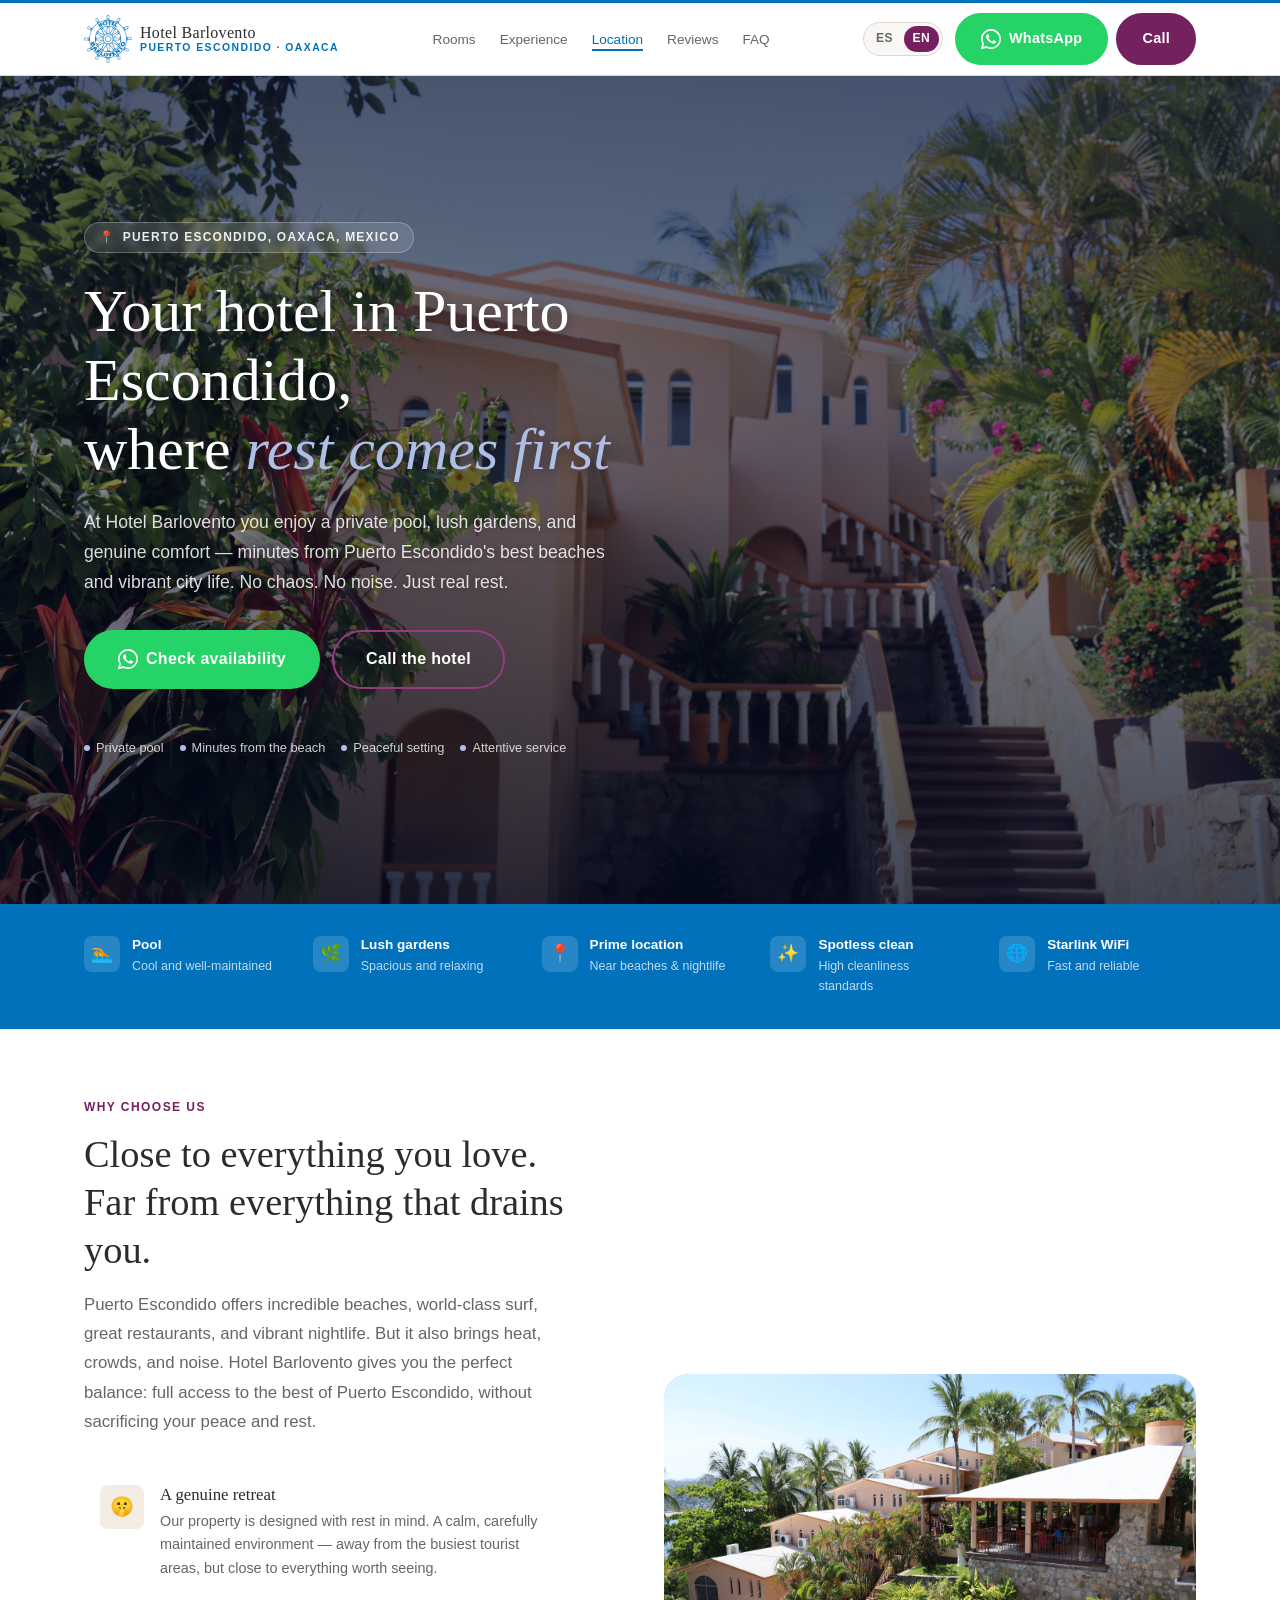
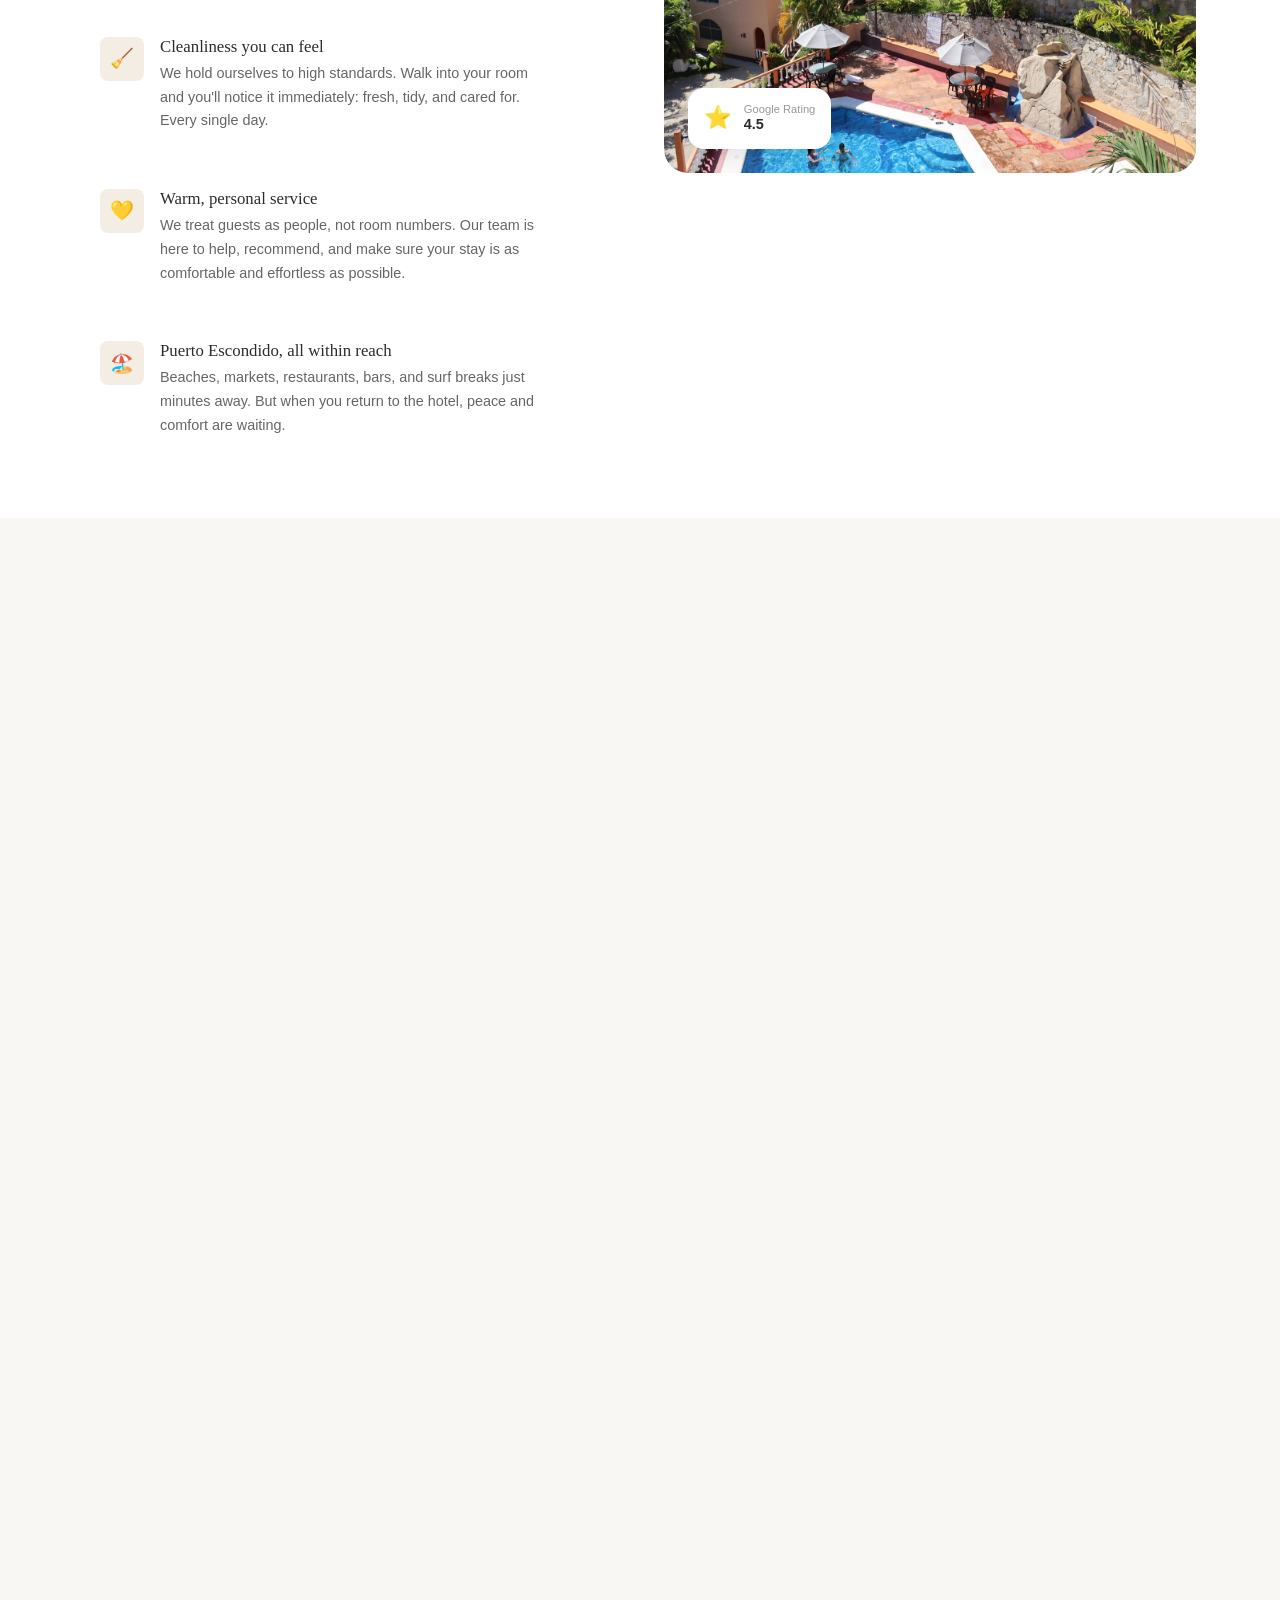
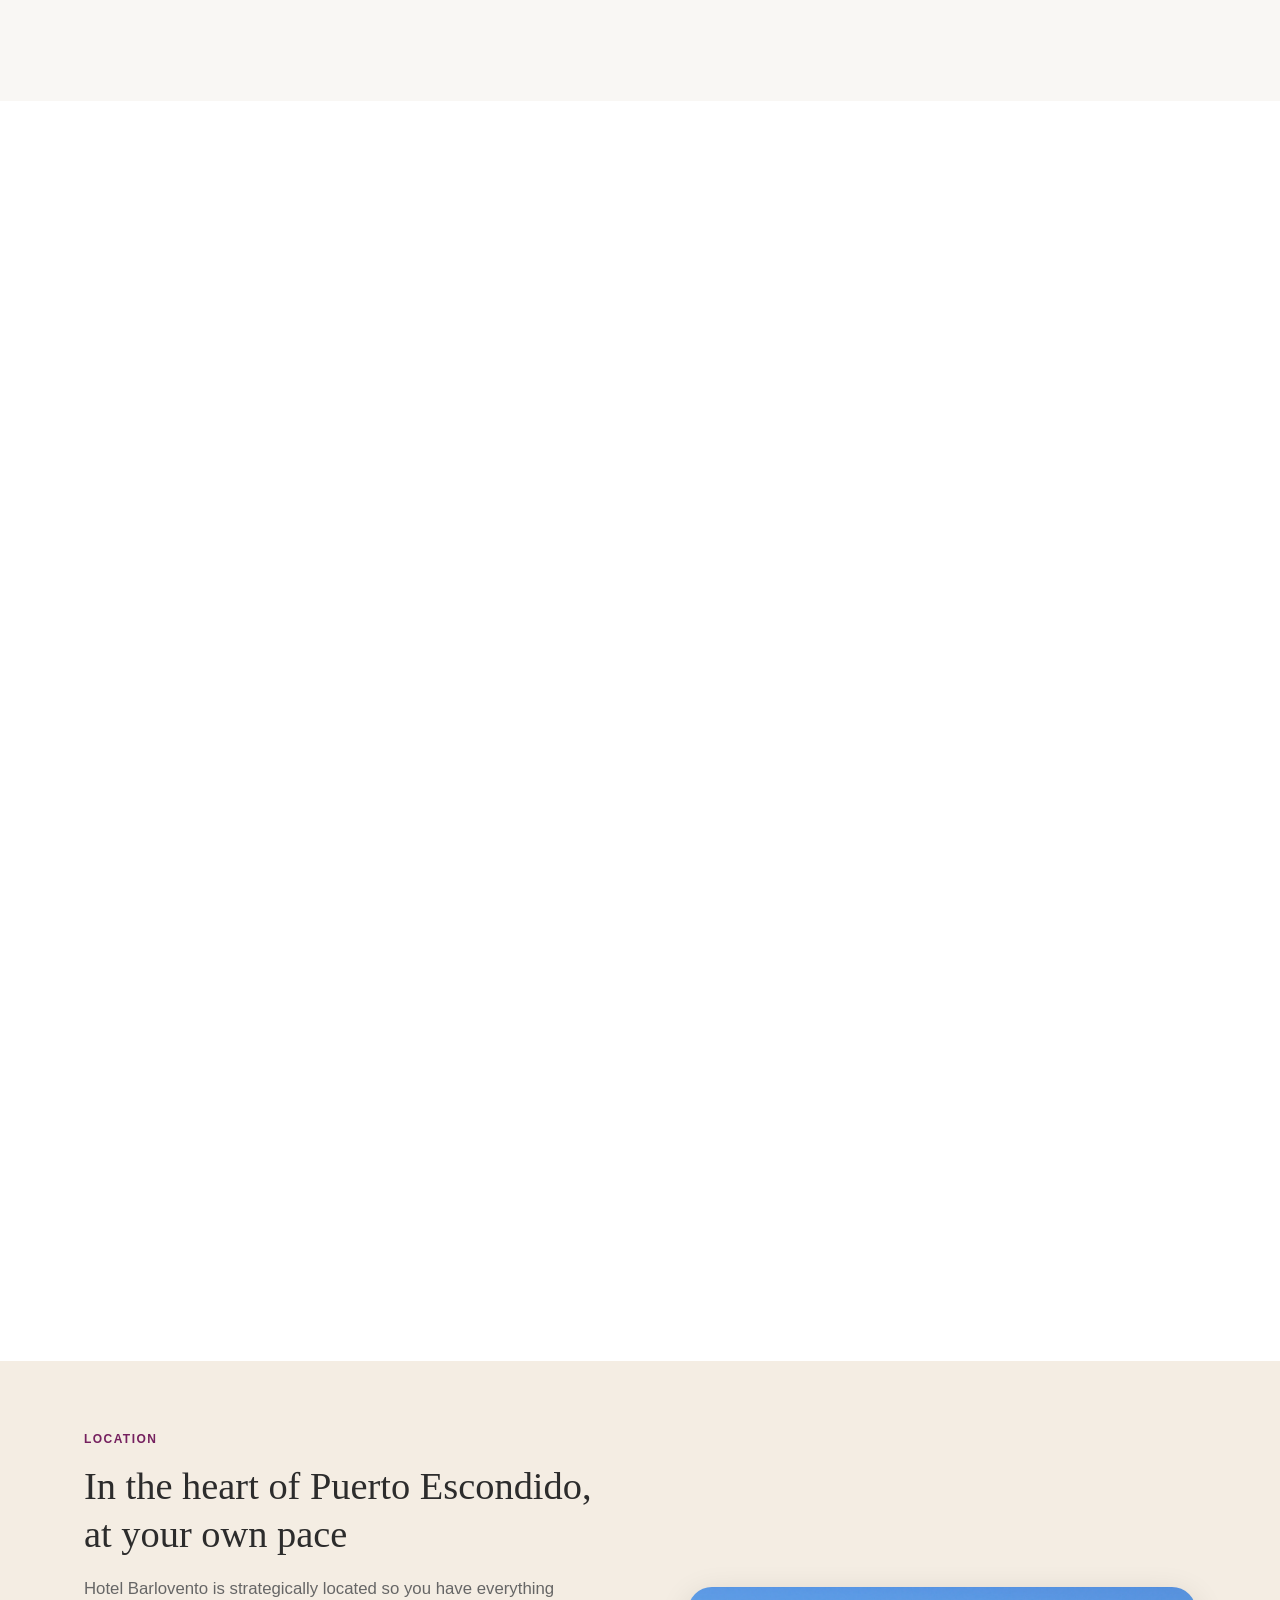
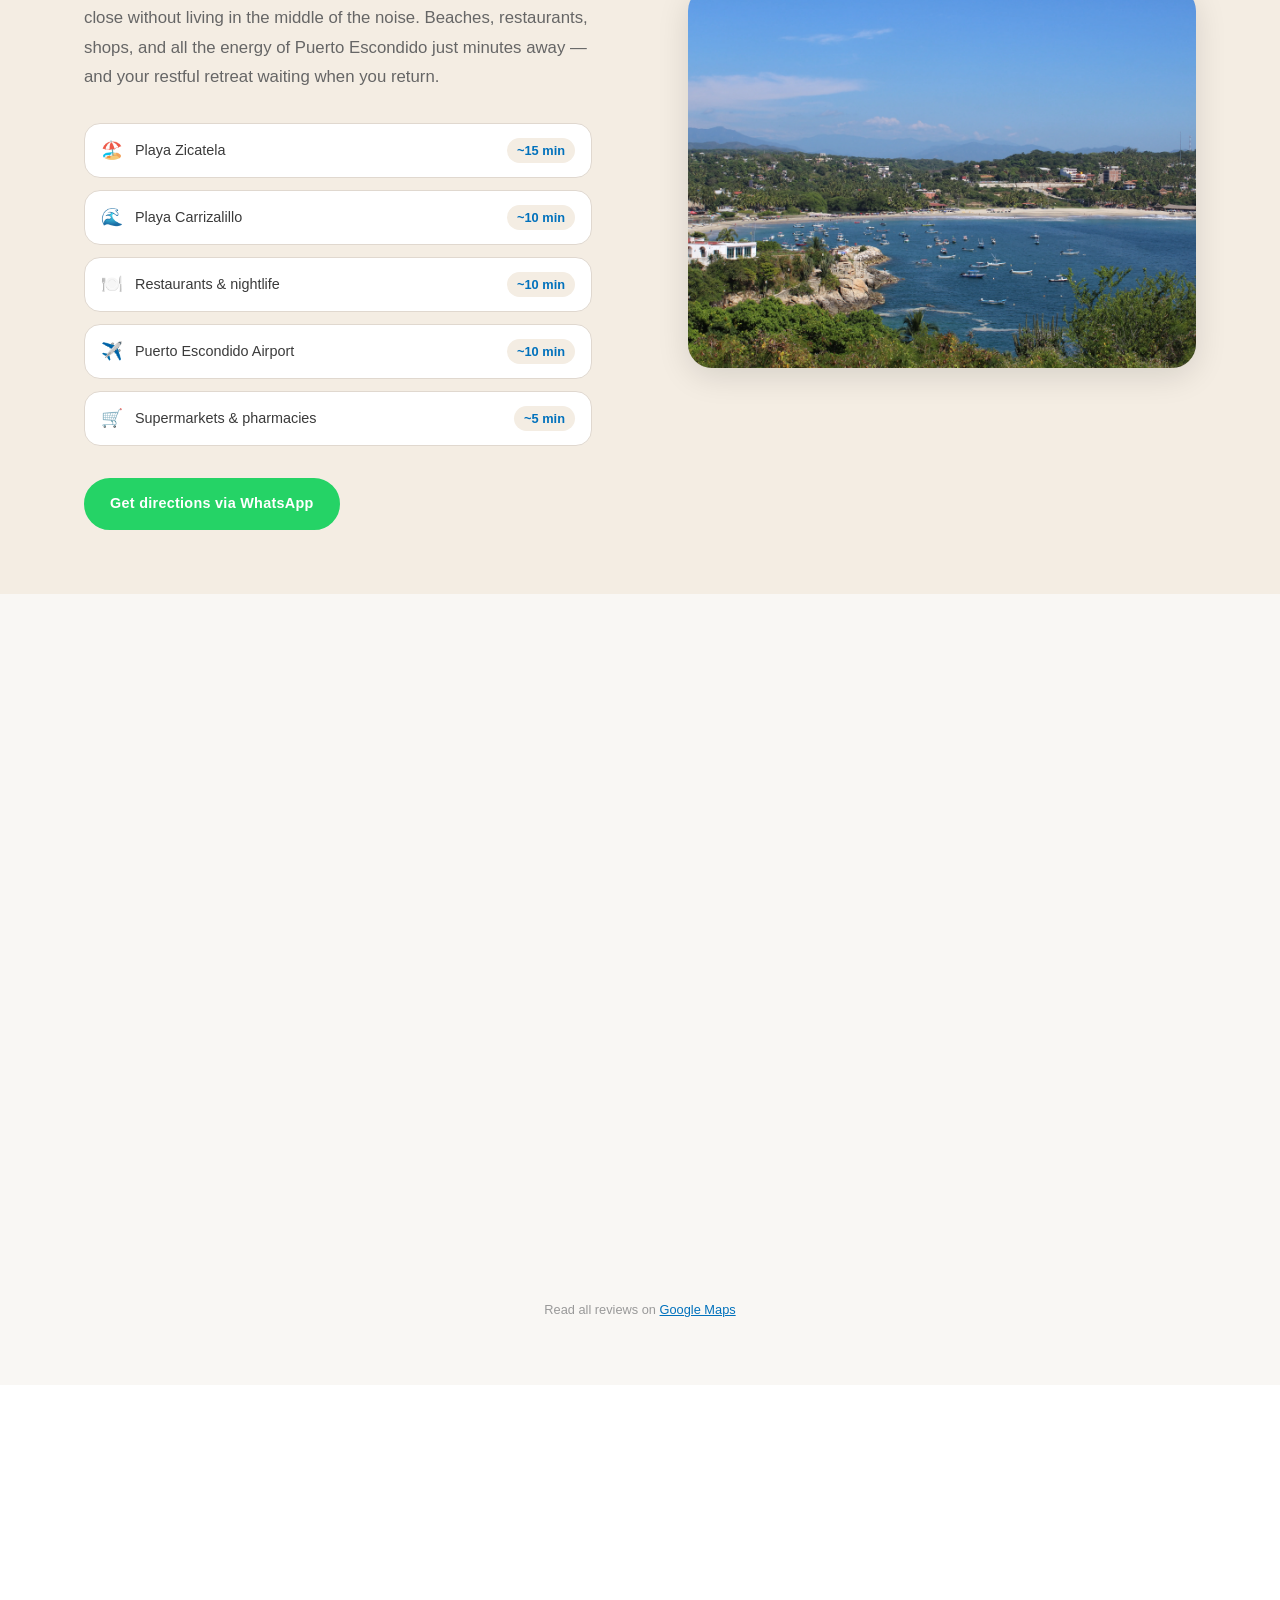
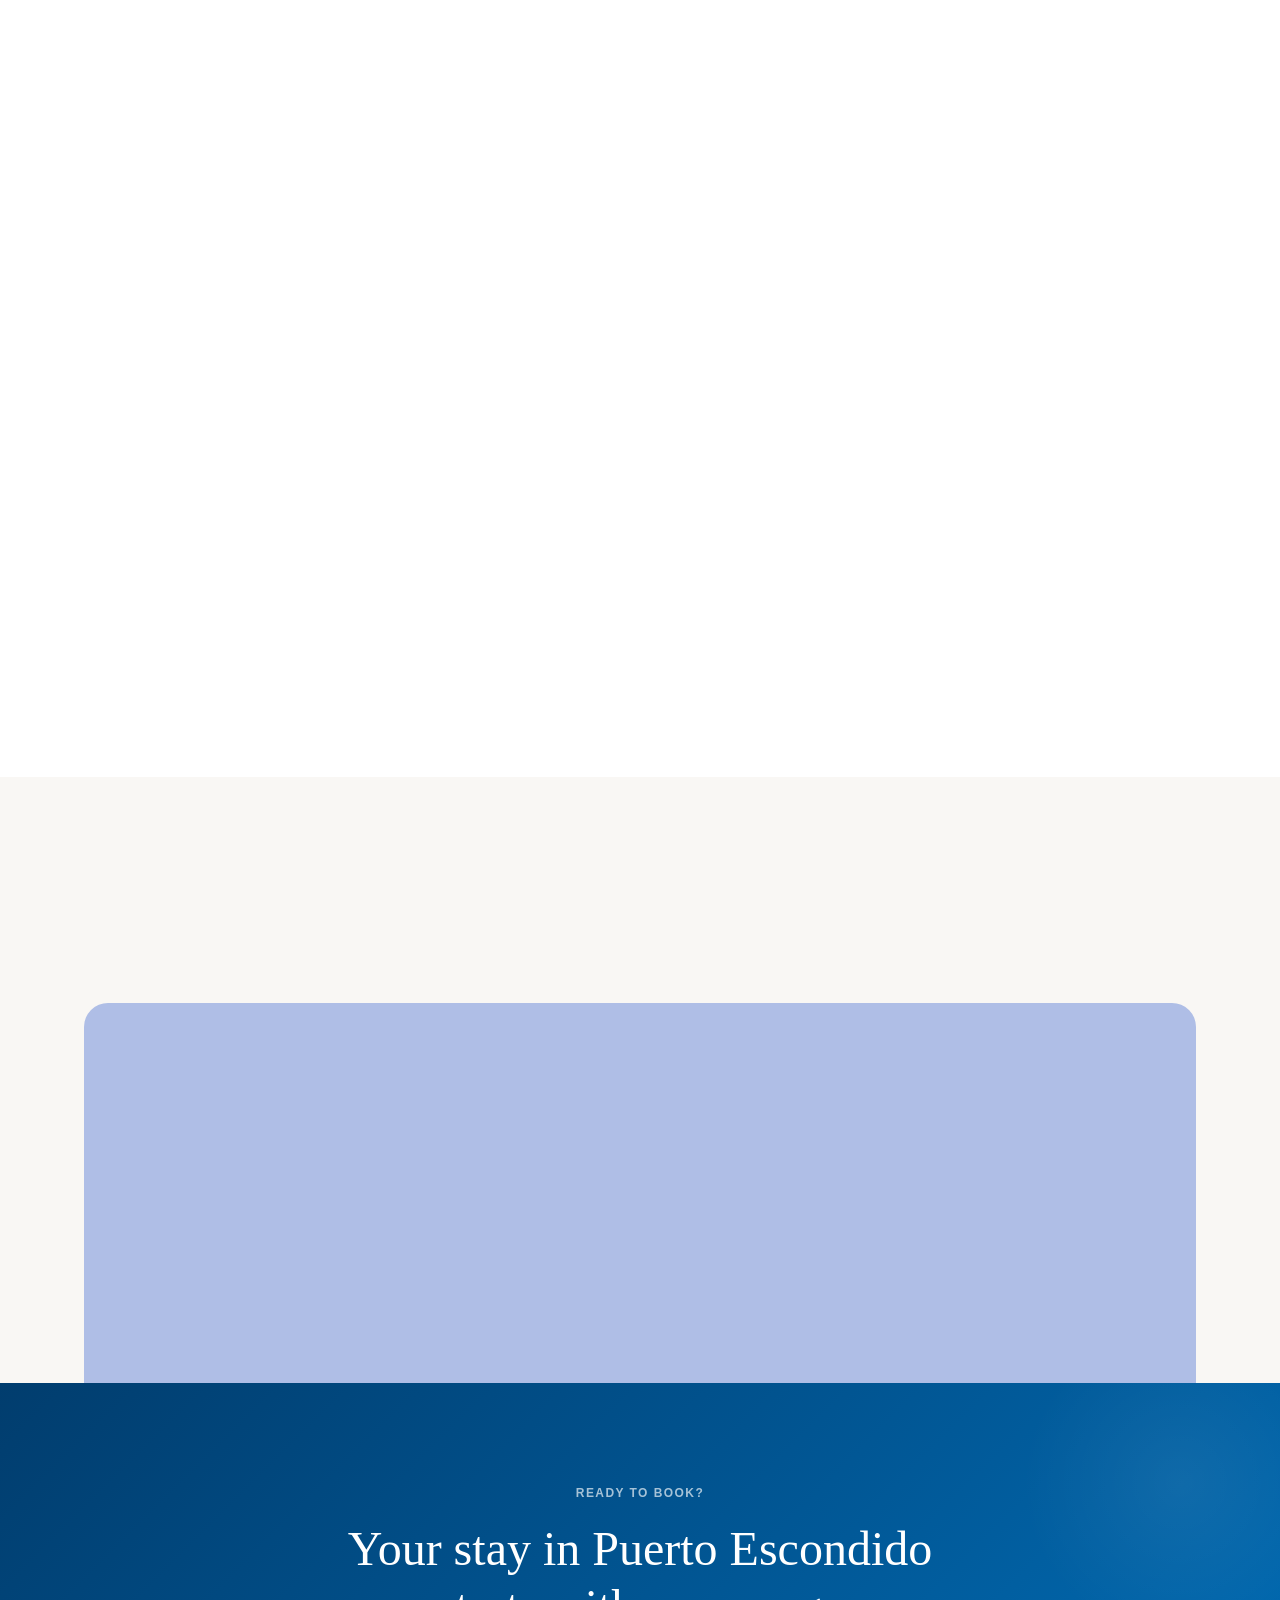
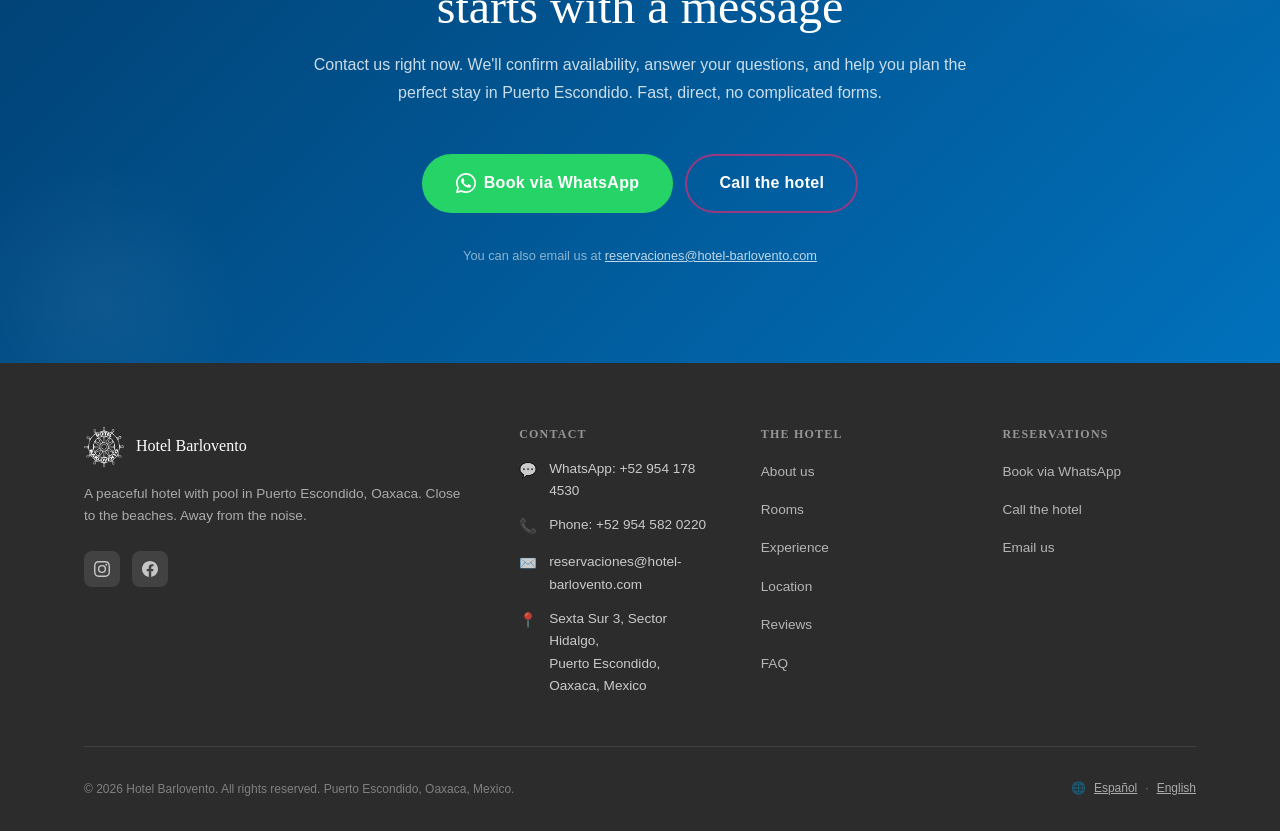
==== index-en.html @ a5491789 "correction on index" ====
<!DOCTYPE html>
<html lang="en">
<head>
  <meta charset="UTF-8" />
  <meta name="viewport" content="width=device-width, initial-scale=1.0" />

  <!--
    =========================================================
    SEO — ENGLISH VERSION
    REPLACE: Update description and keywords as needed
    =========================================================
  -->
  <title>Hotel Barlovento Puerto Escondido | Peaceful Hotel with Pool in Oaxaca, Mexico</title>
  <meta name="description"
    content="Hotel Barlovento in Puerto Escondido, Oaxaca. A quiet, comfortable hotel with pool and lush gardens — close to the beach, away from the chaos. Book via WhatsApp." />

  <!-- Canonical -->
  <link rel="canonical" href="https://www.hotel-barlovento.com/index-en.html" />
  <!-- REPLACE: update canonical URL with real domain -->

  <!-- Open Graph -->
  <meta property="og:type" content="website" />
  <meta property="og:locale" content="en_US" />
  <meta property="og:title" content="Hotel Barlovento Puerto Escondido | Peaceful Hotel with Pool" />
  <meta property="og:description"
    content="Enjoy Puerto Escondido from a peaceful, comfortable hotel with pool and gardens. Close to the beach and city life, without the noise." />
  <meta property="og:url" content="https://www.hotel-barlovento.com/index-en.html" />
  <!-- REPLACE: og:image with real hotel photo URL -->
  <meta property="og:image" content="https://www.hotel-barlovento.com/images/IMG_6527.webp" /> 

  <!-- Twitter Card -->
  <meta name="twitter:card" content="summary_large_image" />
  <meta name="twitter:title" content="Hotel Barlovento Puerto Escondido" />
  <meta name="twitter:description"
    content="Peaceful hotel with pool in Puerto Escondido, Oaxaca. Close to the beach, without the chaos." />

  <!-- Alternate language -->
  <link rel="alternate" hreflang="en" href="https://www.hotel-barlovento.com/index-en.html" />
  <link rel="alternate" hreflang="es" href="https://www.hotel-barlovento.com/index.html" />

  <!-- Favicon — REPLACE -->
  <link rel="icon" type="image/png" href="images/LOGO_Azul.png" /> 

  <!-- Stylesheet -->
  <link rel="stylesheet" href="css/styles.css" />

  <!--
    =========================================================
    SCHEMA MARKUP — LodgingBusiness / Hotel
    REPLACE: fill in with real hotel data
    =========================================================
  -->
  <script type="application/ld+json">
  {
    "@context": "https://schema.org",
    "@type": ["Hotel", "LodgingBusiness"],
    "name": "Hotel Barlovento",
    "description": "A peaceful hotel with pool and gardens in Puerto Escondido, Oaxaca. Ideal for couples, families, and travelers who want genuine rest close to the beach.",
    "url": "https://www.hotel-barlovento.com/index-en.html",
    "telephone": "+52-REPLACE-PHONE",
    "address": {
      "@type": "PostalAddress",
      "streetAddress": "Sexta Sur 3, Sector Hidalgo",
      "addressLocality": "Puerto Escondido",
      "addressRegion": "Oaxaca",
      "addressCountry": "MX"
    },
    "geo": {
      "@type": "GeoCoordinates",
      "latitude": "VW5J",
      "longitude": "6W"
    },
    "amenityFeature": [
      { "@type": "LocationFeatureSpecification", "name": "Swimming Pool", "value": true },
      { "@type": "LocationFeatureSpecification", "name": "Gardens", "value": true },
      { "@type": "LocationFeatureSpecification", "name": "Parking", "value": true },
      { "@type": "LocationFeatureSpecification", "name": "Starlink WiFi", "value": true }
    ],
    "priceRange": "$$",
    "image": "https://cdn.prod.website-files.com/681a2b2db5d5230b1bfd3bb2/6824e8f28557c09b451c763d_IMG_8824.webp",
    "sameAs": [
      "https://maps.app.goo.gl/QgcjeiB75r9VHrbLA",
      "Rhttps://www.facebook.com/hotelbarloventomx",
      "https://www.instagram.com/hotel.barlovento/"
    ]
  }
  </script>
</head>

<body>

  <!-- ============================================================
       HEADER
  ============================================================ -->
  <header class="site-header" role="banner">
    <div class="container header-inner">

      <!-- Logo — REPLACE: img src with real logo -->
      <a href="#home" class="site-logo" aria-label="Hotel Barlovento — home">
        <img class="site-logo__img" src="images/LOGO_Azul.png"/>
        <div class="site-logo__text">
          <span class="site-logo__name">Hotel Barlovento</span>
          <span class="site-logo__sub">Puerto Escondido · Oaxaca</span>
        </div>
      </a>

      <!-- Desktop navigation -->
      <nav class="main-nav" role="navigation" aria-label="Main navigation">
        <ul class="main-nav__list" role="list">
          <li><a class="main-nav__link" href="#rooms">Rooms</a></li>
          <li><a class="main-nav__link" href="#experience">Experience</a></li>
          <li><a class="main-nav__link" href="#location">Location</a></li>
          <li><a class="main-nav__link" href="#reviews">Reviews</a></li>
          <li><a class="main-nav__link" href="#faq">FAQ</a></li>
        </ul>
      </nav>

      <!-- Header right: lang switcher + CTA (desktop) + mobile toggle -->
      <div class="header-actions">

        <!-- Language switcher -->
        <div class="lang-switch" role="navigation" aria-label="Language switcher">
          <a class="lang-switch__btn" href="index-es.html" aria-label="Español">ES</a>
          <button class="lang-switch__btn active" aria-current="true" aria-label="English">EN</button>
        </div>

        <!-- Desktop CTA buttons -->
        <!-- REPLACE: WhatsApp number and phone -->
        <div class="header-cta">
          <a
            href="https://wa.me/529541784530?text=Hi%2C%20I%27d%20like%20to%20check%20availability%20at%20Hotel%20Barlovento"
            class="btn btn--whatsapp"
            target="_blank"
            rel="noopener noreferrer"
            aria-label="Contact via WhatsApp"
          >
            <svg class="btn__icon" viewBox="0 0 24 24" fill="currentColor" aria-hidden="true">
              <path d="M17.472 14.382c-.297-.149-1.758-.867-2.03-.967-.273-.099-.471-.148-.67.15-.197.297-.767.966-.94 1.164-.173.199-.347.223-.644.075-.297-.15-1.255-.463-2.39-1.475-.883-.788-1.48-1.761-1.653-2.059-.173-.297-.018-.458.13-.606.134-.133.298-.347.446-.52.149-.174.198-.298.298-.497.099-.198.05-.371-.025-.52-.075-.149-.669-1.612-.916-2.207-.242-.579-.487-.5-.669-.51-.173-.008-.371-.01-.57-.01-.198 0-.52.074-.792.372-.272.297-1.04 1.016-1.04 2.479 0 1.462 1.065 2.875 1.213 3.074.149.198 2.096 3.2 5.077 4.487.709.306 1.262.489 1.694.625.712.227 1.36.195 1.871.118.571-.085 1.758-.719 2.006-1.413.248-.694.248-1.289.173-1.413-.074-.124-.272-.198-.57-.347z"/>
              <path d="M12 0C5.373 0 0 5.373 0 12c0 2.123.554 4.117 1.526 5.845L.057 23.286a.75.75 0 00.906.906l5.441-1.469A11.942 11.942 0 0012 24c6.627 0 12-5.373 12-12S18.627 0 12 0zm0 22c-1.891 0-3.666-.494-5.204-1.358l-.373-.215-3.872 1.046 1.046-3.872-.215-.373A9.943 9.943 0 012 12C2 6.477 6.477 2 12 2s10 4.477 10 10-4.477 10-10 10z"/>
            </svg>
            WhatsApp
          </a>
          <!-- REPLACE: tel:+52XXXXXXXXXX with real number -->
          <a
            href="tel:+529545820220"
            class="btn btn--phone"
            aria-label="Call the hotel"
          >
            Call
          </a>
        </div>

        <!-- Mobile menu toggle -->
        <button
          class="menu-toggle"
          aria-label="Open navigation menu"
          aria-expanded="false"
          aria-controls="mobile-menu"
        >
          <span class="menu-toggle__bar"></span>
          <span class="menu-toggle__bar"></span>
          <span class="menu-toggle__bar"></span>
        </button>

      </div>
    </div>

    <!-- Mobile menu drawer -->
    <nav
      id="mobile-menu"
      class="mobile-menu"
      role="navigation"
      aria-label="Mobile menu"
    >
      <ul class="mobile-menu__nav" role="list">
        <li><a class="mobile-menu__link" href="#rooms">Rooms</a></li>
        <li><a class="mobile-menu__link" href="#experience">Experience</a></li>
        <li><a class="mobile-menu__link" href="#location">Location</a></li>
        <li><a class="mobile-menu__link" href="#reviews">Reviews</a></li>
        <li><a class="mobile-menu__link" href="#faq">FAQ</a></li>
        <li><a class="mobile-menu__link" href="#contact">Contact</a></li>
      </ul>
      <div class="mobile-menu__cta">
        <!-- REPLACE: real WhatsApp number -->
        <a
          href="https://wa.me/529541784530?text=Hi%2C%20I%27d%20like%20to%20book%20at%20Hotel%20Barlovento"
          class="btn btn--whatsapp btn--lg"
          target="_blank"
          rel="noopener noreferrer"
        >
          <svg class="btn__icon" viewBox="0 0 24 24" fill="currentColor" aria-hidden="true">
            <path d="M17.472 14.382c-.297-.149-1.758-.867-2.03-.967-.273-.099-.471-.148-.67.15-.197.297-.767.966-.94 1.164-.173.199-.347.223-.644.075-.297-.15-1.255-.463-2.39-1.475-.883-.788-1.48-1.761-1.653-2.059-.173-.297-.018-.458.13-.606.134-.133.298-.347.446-.52.149-.174.198-.298.298-.497.099-.198.05-.371-.025-.52-.075-.149-.669-1.612-.916-2.207-.242-.579-.487-.5-.669-.51-.173-.008-.371-.01-.57-.01-.198 0-.52.074-.792.372-.272.297-1.04 1.016-1.04 2.479 0 1.462 1.065 2.875 1.213 3.074.149.198 2.096 3.2 5.077 4.487.709.306 1.262.489 1.694.625.712.227 1.36.195 1.871.118.571-.085 1.758-.719 2.006-1.413.248-.694.248-1.289.173-1.413-.074-.124-.272-.198-.57-.347z"/>
            <path d="M12 0C5.373 0 0 5.373 0 12c0 2.123.554 4.117 1.526 5.845L.057 23.286a.75.75 0 00.906.906l5.441-1.469A11.942 11.942 0 0012 24c6.627 0 12-5.373 12-12S18.627 0 12 0zm0 22c-1.891 0-3.666-.494-5.204-1.358l-.373-.215-3.872 1.046 1.046-3.872-.215-.373A9.943 9.943 0 012 12C2 6.477 6.477 2 12 2s10 4.477 10 10-4.477 10-10 10z"/>
          </svg>
          Book via WhatsApp
        </a>
        <!-- REPLACE: real phone -->
        <a href="tel:+529545820220" class="btn btn--phone btn--lg">
          Call the hotel
        </a>
      </div>
    </nav>
  </header>


  <!-- ============================================================
       HERO
       REPLACE: Hero image — hotel pool photo
       Remove display:none from .hero__img and set src
  ============================================================ -->
  <section id="home" class="hero" aria-label="Welcome to Hotel Barlovento">

    <!-- Background gradient (visible without photo) -->
    <div class="hero__bg" aria-hidden="true"></div>

    <!-- REPLACE: when photo is ready, use this img and remove hero__bg -->
  <img
      class="hero__img"
      src="images/IMG_6971.webp"
      alt="Hotel Barlovento's pool surrounded by tropical gardens in Puerto Escondido"
      loading="eager"
      fetchpriority="high"
    /> 
    

    <!-- Contrast overlay -->
    <div class="hero__overlay" aria-hidden="true"></div>

   

    <div class="container hero__content">
      <div class="hero__inner">

        <!-- Eyebrow -->
        <div class="hero__eyebrow">
          <span>📍</span>
          Puerto Escondido, Oaxaca, Mexico
        </div>

        <!-- Main headline — H1 with primary keyword -->
        <h1 class="hero__title">
          Your hotel in Puerto Escondido,<br>
          where <em>rest comes first</em>
        </h1>

        <!-- Subtitle / value proposition -->
        <p class="hero__subtitle">
          At Hotel Barlovento you enjoy a private pool, lush gardens, and genuine comfort —
          minutes from Puerto Escondido's best beaches and vibrant city life.
          No chaos. No noise. Just real rest.
        </p>

        <!-- Primary CTAs -->
        <div class="hero__cta">
          <div class="cta-group">
            <!-- REPLACE: real WhatsApp number -->
            <a
              href="https://wa.me/529541784530?text=Hi%2C%20I%27d%20like%20to%20check%20availability%20at%20Hotel%20Barlovento"
              class="btn btn--whatsapp btn--lg"
              target="_blank"
              rel="noopener noreferrer"
              aria-label="Check availability via WhatsApp"
            >
              <svg class="btn__icon" viewBox="0 0 24 24" fill="currentColor" aria-hidden="true">
                <path d="M17.472 14.382c-.297-.149-1.758-.867-2.03-.967-.273-.099-.471-.148-.67.15-.197.297-.767.966-.94 1.164-.173.199-.347.223-.644.075-.297-.15-1.255-.463-2.39-1.475-.883-.788-1.48-1.761-1.653-2.059-.173-.297-.018-.458.13-.606.134-.133.298-.347.446-.52.149-.174.198-.298.298-.497.099-.198.05-.371-.025-.52-.075-.149-.669-1.612-.916-2.207-.242-.579-.487-.5-.669-.51-.173-.008-.371-.01-.57-.01-.198 0-.52.074-.792.372-.272.297-1.04 1.016-1.04 2.479 0 1.462 1.065 2.875 1.213 3.074.149.198 2.096 3.2 5.077 4.487.709.306 1.262.489 1.694.625.712.227 1.36.195 1.871.118.571-.085 1.758-.719 2.006-1.413.248-.694.248-1.289.173-1.413-.074-.124-.272-.198-.57-.347z"/>
                <path d="M12 0C5.373 0 0 5.373 0 12c0 2.123.554 4.117 1.526 5.845L.057 23.286a.75.75 0 00.906.906l5.441-1.469A11.942 11.942 0 0012 24c6.627 0 12-5.373 12-12S18.627 0 12 0zm0 22c-1.891 0-3.666-.494-5.204-1.358l-.373-.215-3.872 1.046 1.046-3.872-.215-.373A9.943 9.943 0 012 12C2 6.477 6.477 2 12 2s10 4.477 10 10-4.477 10-10 10z"/>
              </svg>
              Check availability
            </a>
            <!-- REPLACE: real phone -->
            <a
              href="tel:+529545820220"
              class="btn btn--outline-white btn--lg"
              aria-label="Call the hotel"
            >
              Call the hotel
            </a>
          </div>
        </div>

        <!-- Trust signals below CTAs -->
        <div class="hero__trust" aria-label="Key highlights">
          <div class="hero__trust-item">
            <span class="hero__trust-dot" aria-hidden="true"></span>
            Private pool
          </div>
          <div class="hero__trust-item">
            <span class="hero__trust-dot" aria-hidden="true"></span>
            Minutes from the beach
          </div>
          <div class="hero__trust-item">
            <span class="hero__trust-dot" aria-hidden="true"></span>
            Peaceful setting
          </div>
          <div class="hero__trust-item">
            <span class="hero__trust-dot" aria-hidden="true"></span>
            Attentive service
          </div>
        </div>

      </div>
    </div>
  </section>


  <!-- ============================================================
       TRUST STRIP — 5 quick benefits
  ============================================================ -->
  <section class="trust-strip" aria-label="What makes us different">
    <div class="container">
      <ul class="trust-strip__list stagger" role="list">

        <li class="trust-item">
          <div class="trust-item__icon" aria-hidden="true">🏊</div>
          <div class="trust-item__text">
            <span class="trust-item__title">Pool</span>
            <span class="trust-item__desc">Cool and well-maintained</span>
          </div>
        </li>

        <li class="trust-item">
          <div class="trust-item__icon" aria-hidden="true">🌿</div>
          <div class="trust-item__text">
            <span class="trust-item__title">Lush gardens</span>
            <span class="trust-item__desc">Spacious and relaxing</span>
          </div>
        </li>

        <li class="trust-item">
          <div class="trust-item__icon" aria-hidden="true">📍</div>
          <div class="trust-item__text">
            <span class="trust-item__title">Prime location</span>
            <span class="trust-item__desc">Near beaches &amp; nightlife</span>
          </div>
        </li>

        <li class="trust-item">
          <div class="trust-item__icon" aria-hidden="true">✨</div>
          <div class="trust-item__text">
            <span class="trust-item__title">Spotless clean</span>
            <span class="trust-item__desc">High cleanliness standards</span>
          </div>
        </li>

        <li class="trust-item">
          <div class="trust-item__icon" aria-hidden="true">🌐</div>
          <div class="trust-item__text">
            <span class="trust-item__title">Starlink WiFi</span>
            <span class="trust-item__desc">Fast and reliable</span>
          </div>
        </li>

      </ul>
    </div>
  </section>


  <!-- ============================================================
       WHY STAY HERE
  ============================================================ -->
  <section id="about" class="section why-section">
    <div class="container">
      <div class="why-grid">

        <!-- Content column -->
        <div class="why-content reveal">
          <span class="section-label">Why choose us</span>
          <h2 class="section-title">
            Close to everything you love.<br>
            Far from everything that drains you.
          </h2>
          <p class="section-intro">
            Puerto Escondido offers incredible beaches, world-class surf, great restaurants, and vibrant nightlife.
            But it also brings heat, crowds, and noise. Hotel Barlovento gives you the perfect balance:
            full access to the best of Puerto Escondido, without sacrificing your peace and rest.
          </p>

          <ul class="why-list" role="list">

            <li class="why-item">
              <div class="why-item__icon" aria-hidden="true">🤫</div>
              <div class="why-item__body">
                <h3 class="why-item__title">A genuine retreat</h3>
                <p class="why-item__text">
                  Our property is designed with rest in mind. A calm, carefully maintained environment —
                  away from the busiest tourist areas, but close to everything worth seeing.
                </p>
              </div>
            </li>

            <li class="why-item">
              <div class="why-item__icon" aria-hidden="true">🧹</div>
              <div class="why-item__body">
                <h3 class="why-item__title">Cleanliness you can feel</h3>
                <p class="why-item__text">
                  We hold ourselves to high standards. Walk into your room and you'll notice it immediately:
                  fresh, tidy, and cared for. Every single day.
                </p>
              </div>
            </li>

            <li class="why-item">
              <div class="why-item__icon" aria-hidden="true">💛</div>
              <div class="why-item__body">
                <h3 class="why-item__title">Warm, personal service</h3>
                <p class="why-item__text">
                  We treat guests as people, not room numbers. Our team is here to help, recommend,
                  and make sure your stay is as comfortable and effortless as possible.
                </p>
              </div>
            </li>

            <li class="why-item">
              <div class="why-item__icon" aria-hidden="true">🏖️</div>
              <div class="why-item__body">
                <h3 class="why-item__title">Puerto Escondido, all within reach</h3>
                <p class="why-item__text">
                  Beaches, markets, restaurants, bars, and surf breaks just minutes away.
                  But when you return to the hotel, peace and comfort are waiting.
                </p>
              </div>
            </li>

          </ul>
        </div>

        <!-- Image column -->
        <!-- REPLACE: garden / pool photo -->
        <div class="why-image reveal reveal--delay-2">
          <div
            class="why-image__main"
            role="img"
            aria-label="Hotel Barlovento gardens and pool"
          >
          <img
            class="why-image__main"
            src="images/IMG_7037.webp"
            alt="Hotel Barlovento gardens and pool"
          />
          </div>
          <div class="why-image__badge">
            <div class="why-image__badge-icon">⭐</div>
            <div class="why-image__badge-text">
              <span class="why-image__badge-label">Google Rating</span>
              <!-- REPLACE with real rating -->
              <span class="why-image__badge-value">4.5</span>
            </div>
          </div>
        </div>

      </div>
    </div>
  </section> 


  <!-- ============================================================
       ROOMS
       REPLACE: images for each room in the room-card__image areas
  ============================================================ -->
  <section id="rooms" class="section rooms-section">
    <div class="container">

      <div class="section-header section-header--center reveal">
        <span class="section-label">Accommodations</span>
        <h2 class="section-title">Rooms designed for real rest</h2>
        <p class="section-intro">
          Every room is prepared with care so you feel comfortable from the moment you walk in.
          Cleanliness, comfort, and tranquility are our priorities.
        </p>
      </div>

      <div class="rooms-grid stagger">

        <!-- Standard Room -->
        <article class="room-card">
          <!-- REPLACE: standard room photo -->
          <div
            class="room-card__image"
            role="img"
            aria-label="Standard Room at Hotel Barlovento"
          >
            <span class="room-card__tag">Standard</span>
            <img src="images/IMG_8899.webp" alt="Standard Room with double bed and private bathroom at Hotel Barlovento Puerto Escondido" loading="lazy" /> 
          </div>
          <div class="room-card__body">
            <h3 class="room-card__title">Standard Room</h3>
            <p class="room-card__desc">
              Comfortable and functional, with everything you need for a restful stay.
              Double bed, private bathroom, air conditioning, and access to all hotel areas.
            </p>
            <ul class="room-card__features" role="list" aria-label="Room features">
              <li class="room-card__feature">🛏️ Double bed</li>
              <li class="room-card__feature">🚿 Private bathroom</li>
              <li class="room-card__feature">❄️ Air conditioning</li>
              <li class="room-card__feature">📺 TV</li>
              <li class="room-card__feature">🌐 Starlink WiFi</li>
            </ul>
            <div class="room-card__cta">
              <p class="room-card__ideal">
                Ideal for <strong>couples or solo travelers</strong>
              </p>
              <!-- REPLACE: real WhatsApp number -->
              <a
                href="https://wa.me/529541784530?text=Hi%2C%20I%27m%20interested%20in%20the%20Standard%20Room"
                class="btn btn--whatsapp"
                target="_blank"
                rel="noopener noreferrer"
                aria-label="Inquire about Standard Room via WhatsApp"
              >
                Inquire
              </a>
            </div>
          </div>
        </article>

        <!-- Double Room -->
        <article class="room-card">
          <!-- REPLACE: double room photo -->
          <div
            class="room-card__image"
            role="img"
            aria-label="Double Room at Hotel Barlovento"
          >
            <span class="room-card__tag">Double</span>
            <img src="images/IMG_6893.webp" alt="Double Room with two beds at Hotel Barlovento Puerto Escondido" loading="lazy" />
          </div>
          <div class="room-card__body">
            <h3 class="room-card__title">Double Room</h3>
            <p class="room-card__desc">
              Two beds in a comfortable, well-arranged space. Perfect for friends, siblings,
              or anyone who simply prefers a bit more personal space during their stay.
            </p>
            <ul class="room-card__features" role="list" aria-label="Room features">
              <li class="room-card__feature">🛏️🛏️ Two beds</li>
              <li class="room-card__feature">🚿 Private bathroom</li>
              <li class="room-card__feature">❄️ Air conditioning</li>
              <li class="room-card__feature">📺 TV</li>
              <li class="room-card__feature">🌐 Starlink WiFi</li>
            </ul>
            <div class="room-card__cta">
              <p class="room-card__ideal">
                Ideal for <strong>friends or travel companions</strong>
              </p>
              <!-- REPLACE: real WhatsApp number -->
              <a
                href="https://wa.me/529541784530?text=Hi%2C%20I%27m%20interested%20in%20the%20Double%20Room"
                class="btn btn--whatsapp"
                target="_blank"
                rel="noopener noreferrer"
                aria-label="Inquire about Double Room via WhatsApp"
              >
                Inquire
              </a>
            </div>
          </div>
        </article>

        <!-- Family Room -->
        <article class="room-card">
          <!-- REPLACE: family room photo -->
          <div
            class="room-card__image"
            role="img"
            aria-label="Family Room at Hotel Barlovento"
          >
            <span class="room-card__tag">Family</span>
            <img src="images/IMG_6937.webp" alt="Spacious Family Room at Hotel Barlovento Puerto Escondido" loading="lazy" /> 
          </div>
          <div class="room-card__body">
            <h3 class="room-card__title">Family Room</h3>
            <p class="room-card__desc">
              More space so the whole family can enjoy without feeling cramped. Additional beds,
              a spacious private bathroom, and everything needed so kids and adults all sleep well.
            </p>
            <ul class="room-card__features" role="list" aria-label="Room features">
              <li class="room-card__feature">🛏️ Additional beds</li>
              <li class="room-card__feature">🚿 Spacious bathroom</li>
              <li class="room-card__feature">❄️ Air conditioning</li>
              <li class="room-card__feature">📺 TV</li>
              <li class="room-card__feature">🌐 Starlink WiFi</li>
              <li class="room-card__feature">🧒 Family-friendly</li>
            </ul>
            <div class="room-card__cta">
              <p class="room-card__ideal">
                Ideal for <strong>families and small groups</strong>
              </p>
              <!-- REPLACE: real WhatsApp number -->
              <a
                href="https://wa.me/529541784530?text=Hi%2C%20I%27m%20interested%20in%20the%20Family%20Room"
                class="btn btn--whatsapp"
                target="_blank"
                rel="noopener noreferrer"
                aria-label="Inquire about Family Room via WhatsApp"
              >
                Inquire
              </a>
            </div>
          </div>
        </article>

      </div>

      <!-- Rooms bottom CTA -->
      <div class="rooms-cta reveal">
        <p class="rooms-cta__text">
          Not sure which room is right for you? Send us a message and we'll help you choose.
        </p>
        <div class="cta-group" style="justify-content: center;">
          <!-- REPLACE: real WhatsApp number -->
          <a
            href="https://wa.me/529541784530?text=Hi%2C%20I%20need%20help%20choosing%20the%20right%20room"
            class="btn btn--whatsapp"
            target="_blank"
            rel="noopener noreferrer"
          >
            Ask us on WhatsApp
          </a>
          <!-- REPLACE: real phone -->
          <a href="tel:+529545820220" class="btn btn--outline">
            Call the hotel
          </a>
        </div>
      </div>

    </div>
  </section>


  <!-- ============================================================
       AMENITIES — Hotel experience
       REPLACE: wide pool panoramic photo
  ============================================================ -->
  <section id="experience" class="section amenities-section">
    <div class="container">

      <div class="section-header reveal">
        <span class="section-label">The Barlovento experience</span>
        <h2 class="section-title">Every detail designed for your comfort</h2>
        <p class="section-intro">
          More than a place to sleep — Hotel Barlovento is a space where you enjoy every moment of your stay.
        </p>
      </div>

      <!-- Amenities hero image — REPLACE with wide pool photo -->
      <div
        class="amenities-hero reveal"
        role="img"
        aria-label="Hotel Barlovento pool in Puerto Escondido"
      >
        <img src="images/IMG_6539.webp" alt="Hotel Barlovento pool with tropical gardens in Puerto Escondido, Oaxaca" loading="lazy" /> 
        <span class="amenities-hero__label">📷 REPLACE: wide pool panoramic photo</span>
      </div>

      <!-- Amenities grid -->
      <div class="amenities-grid stagger">

        <div class="amenity-card">
          <div class="amenity-card__icon" aria-hidden="true">🏊</div>
          <h3 class="amenity-card__title">Swimming Pool</h3>
          <p class="amenity-card__text">
            Clean and refreshing. The perfect spot to unwind under the Puerto Escondido sun.
          </p>
        </div>

        <div class="amenity-card">
          <div class="amenity-card__icon" aria-hidden="true">🌿</div>
          <h3 class="amenity-card__title">Gardens</h3>
          <p class="amenity-card__text">
            Spacious tropical gardens where you can breathe fresh air and enjoy true calm.
          </p>
        </div>

        <div class="amenity-card">
          <div class="amenity-card__icon" aria-hidden="true">🌐</div>
          <h3 class="amenity-card__title">Starlink WiFi</h3>
          <p class="amenity-card__text">
            Fast, reliable internet for those who need to work or stay connected while traveling.
          </p>
        </div>

        <div class="amenity-card">
          <div class="amenity-card__icon" aria-hidden="true">🚗</div>
          <h3 class="amenity-card__title">Parking</h3>
          <p class="amenity-card__text">
            Parking available for guests. Your vehicle safe and ready throughout your stay.
          </p>
        </div>

        <div class="amenity-card">
          <div class="amenity-card__icon" aria-hidden="true">❄️</div>
          <h3 class="amenity-card__title">Air Conditioning</h3>
          <p class="amenity-card__text">
            All rooms are air-conditioned to keep you comfortable in the tropical heat.
          </p>
        </div>

        <div class="amenity-card">
          <div class="amenity-card__icon" aria-hidden="true">✨</div>
          <h3 class="amenity-card__title">Daily Housekeeping</h3>
          <p class="amenity-card__text">
            Daily cleaning service so your space is always fresh and tidy.
          </p>
        </div>

        <div class="amenity-card">
          <div class="amenity-card__icon" aria-hidden="true">💛</div>
          <h3 class="amenity-card__title">Personal Attention</h3>
          <p class="amenity-card__text">
            Our team is always available to assist, advise, and make your stay smoother.
          </p>
        </div>

        <div class="amenity-card">
          <div class="amenity-card__icon" aria-hidden="true">🔒</div>
          <h3 class="amenity-card__title">Safe Environment</h3>
          <p class="amenity-card__text">
            A private, calm setting where you and your family can feel completely secure.
          </p>
        </div>

      </div>

    </div>
  </section>


  <!-- ============================================================
       LOCATION
  ============================================================ -->
  <section id="location" class="section location-section">
    <div class="container">
      <div class="location-grid">

        <!-- Location content -->
        <div class="location-content reveal">
          <span class="section-label">Location</span>
          <h2 class="section-title">
            In the heart of Puerto Escondido,<br>
            at your own pace
          </h2>
          <p class="section-intro">
            Hotel Barlovento is strategically located so you have everything close without living in the middle of the noise.
            Beaches, restaurants, shops, and all the energy of Puerto Escondido just minutes away —
            and your restful retreat waiting when you return.
          </p>

          <!-- Key distances — REPLACE with real times -->
          <div class="location-distances" role="list" aria-label="Distances to key points of interest">

            <div class="location-distance" role="listitem">
              <span class="location-distance__place">
                <span aria-hidden="true">🏖️</span>
                Playa Zicatela
              </span>
              <span class="location-distance__time">~15 min</span>
            </div>

            <div class="location-distance" role="listitem">
              <span class="location-distance__place">
                <span aria-hidden="true">🌊</span>
                Playa Carrizalillo
              </span>
              <span class="location-distance__time">~10 min</span>
            </div>

            <div class="location-distance" role="listitem">
              <span class="location-distance__place">
                <span aria-hidden="true">🍽️</span>
                Restaurants &amp; nightlife
              </span>
              <span class="location-distance__time">~10 min</span>
            </div>

            <div class="location-distance" role="listitem">
              <span class="location-distance__place">
                <span aria-hidden="true">✈️</span>
                Puerto Escondido Airport
              </span>
              <span class="location-distance__time">~10 min</span>
            </div>

            <div class="location-distance" role="listitem">
              <span class="location-distance__place">
                <span aria-hidden="true">🛒</span>
                Supermarkets &amp; pharmacies
              </span>
              <span class="location-distance__time">~5 min</span>
            </div>

          </div>

          <div class="cta-group">
            <!-- REPLACE: real WhatsApp number -->
            <a
              href="https://wa.me/529541784530?text=Hi%2C%20could%20you%20tell%20me%20how%20to%20get%20to%20the%20hotel%3F"
              class="btn btn--whatsapp"
              target="_blank"
              rel="noopener noreferrer"
            >
              Get directions via WhatsApp
            </a>
          </div>
        </div>

        <!-- Location image — REPLACE with area / aerial photo -->
        <div
          class="location-visual reveal reveal--delay-2"
          role="img"
          aria-label="Surroundings of Hotel Barlovento in Puerto Escondido, Oaxaca"
        >
          
         <!-- <img src="images/IMG_0888.webp" alt="View of the surroundings of Hotel Barlovento in Puerto Escondido, Oaxaca" loading="lazy" /> -->
        </div>

      </div>
    </div>
  </section>


  <!-- ============================================================
       REVIEWS
       REPLACE: with real Google Maps reviews
  ============================================================ -->
  <section id="reviews" class="section reviews-section">
    <div class="container">

      <div class="section-header reveal">
        <span class="section-label">What our guests say</span>
        <h2 class="section-title">Real experiences. Honest opinions.</h2>

        <!-- REPLACE: real rating and count from Google -->
        <div class="reviews-meta">
          <div class="reviews-meta__score" aria-label="Rating">4.8</div>
          <div class="reviews-meta__info">
            <div class="stars" aria-label="5 stars">
              <span aria-hidden="true">★★★★★</span>
            </div>
            <!-- REPLACE: real review count -->
            <span class="reviews-meta__count">Based on verified reviews</span>
          </div>
          <span class="reviews-meta__source">Google Maps</span>
        </div>
        <!-- NOTE: replace score, stars and count with real Google Maps data -->
      </div>

      <!-- REPLACE: with real reviews from Google Maps -->
      <div class="reviews-grid stagger">

        <!-- Review 1 — REPLACE with real review -->
        <article class="review-card">
          <div class="review-card__stars" aria-label="5 stars">★★★★★</div>
          <blockquote class="review-card__text">
            What a wonderful experience this hotel was! My review is from a while ago, but I found a photo and remembered it. The beds were some of the most comfortable I've ever found; I liked them so much that I bought a matching mattress. The pool was very nice, and the place was beautiful.
          </blockquote>
          <div class="review-card__author">
            <div class="review-card__avatar" aria-hidden="true">A</div>
            <div>
              <!-- REPLACE: real guest name -->
              <p class="review-card__name">Avi Za</p>
              <!-- REPLACE: real date -->
              <p class="review-card__date">8 months ago</p>
            </div>
          </div>
        </article>

        <!-- Review 2 — REPLACE with real review -->
        <article class="review-card">
          <div class="review-card__stars" aria-label="5 stars">★★★★★</div>
          <blockquote class="review-card__text">
            I would recommend it. Price: 2,000 per room for two people. Clean, very pleasant atmosphere, and a place with lots of gardens. A clean, medium-sized pool and wading pool.
          </blockquote>
          <div class="review-card__author">
            <div class="review-card__avatar" aria-hidden="true">A</div>
            <div>
              <p class="review-card__name">América de Breñalvírez</p>
              <p class="review-card__date">1 month ago</p>
            </div>
          </div>
        </article>

        <!-- Review 3 — REPLACE with real review -->
        <article class="review-card">
          <div class="review-card__stars" aria-label="5 stars">★★★★★</div>
          <blockquote class="review-card__text">
            Excellent hotel, great value for money! Comfortable and spacious rooms, with everything you need for a pleasant stay. Delicious breakfasts, flavorful food, and generous portions. The staff was very attentive and always resolved any issues. The location is good; we were a 20-minute walk from Carrizalillo Beach (which didn't feel so long since there are several restaurants to visit along the way).
          </blockquote>
          <div class="review-card__author">
            <div class="review-card__avatar" aria-hidden="true">K</div>
            <div>
              <p class="review-card__name">Karina Espinosa</p>
              <p class="review-card__date">11 months ago</p>
            </div>
          </div>
        </article>

      </div>

      <!-- REPLACE: link to real Google Maps profile -->
      <p class="reviews-note">
        Read all reviews on
        <a href="https://maps.app.goo.gl/FHH6P1wBrnjwgXVx8" target="_blank" rel="noopener noreferrer">
          Google Maps
        </a>
      </p>

    </div>
  </section>


  <!-- ============================================================
       FAQ
  ============================================================ -->
  <section id="faq" class="section faq-section">
    <div class="container">

      <div class="section-header section-header--center reveal">
        <span class="section-label">Frequently asked questions</span>
        <h2 class="section-title">Everything you need to know</h2>
        <p class="section-intro">
          We answer the most common questions so your booking is easy and hassle-free.
        </p>
      </div>

      <div class="faq-list reveal" role="list">

        <div class="faq-item" role="listitem">
          <button class="faq-item__trigger" aria-expanded="false">
            <span class="faq-item__question">How do I make a reservation?</span>
            <span class="faq-item__icon" aria-hidden="true">+</span>
          </button>
          <div class="faq-item__body" role="region">
            <p class="faq-item__answer">
              The easiest and fastest way is via WhatsApp or phone call.
              Send us your check-in and check-out dates, the number of guests, and the room type you prefer 
              and we'll confirm availability and walk you through the process.
            </p>
          </div>
        </div>

        <div class="faq-item" role="listitem">
          <button class="faq-item__trigger" aria-expanded="false">
            <span class="faq-item__question">How do I check availability for my dates?</span>
            <span class="faq-item__icon" aria-hidden="true">+</span>
          </button>
          <div class="faq-item__body" role="region">
            <p class="faq-item__answer">
              Simply contact us via WhatsApp or by phone with the dates you're interested in.
              We check availability in real time and get back to you quickly.
            </p>
          </div>
        </div>

        <div class="faq-item" role="listitem">
          <button class="faq-item__trigger" aria-expanded="false">
            <span class="faq-item__question">Is a deposit required to confirm a reservation?</span>
            <span class="faq-item__icon" aria-hidden="true">+</span>
          </button>
          <div class="faq-item__body" role="region">
            <!-- REPLACE: real deposit policy -->
            <p class="faq-item__answer">
              A 50% deposit is required to confirm your reservation.
              Contact us to learn about the available payment options.
            </p>
          </div>
        </div>

        <div class="faq-item" role="listitem">
          <button class="faq-item__trigger" aria-expanded="false">
            <span class="faq-item__question">Does the hotel serve breakfast or have a restaurant?</span>
            <span class="faq-item__icon" aria-hidden="true">+</span>
          </button>
          <div class="faq-item__body" role="region">
            <!-- REPLACE: real food policy -->
            <p class="faq-item__answer">
              Yes, we have a restaurant with excellent dining options inside the hotel.
            </p>
          </div>
        </div>

        <div class="faq-item" role="listitem">
          <button class="faq-item__trigger" aria-expanded="false">
            <span class="faq-item__question">Are pets allowed?</span>
            <span class="faq-item__icon" aria-hidden="true">+</span>
          </button>
          <div class="faq-item__body" role="region">
            <!-- REPLACE: real pet policy -->
            <p class="faq-item__answer">
              Unfortunately we do not allow pets in the hotel to ensure guest comfort.
            </p>
          </div>
        </div>

        <div class="faq-item" role="listitem">
          <button class="faq-item__trigger" aria-expanded="false">
            <span class="faq-item__question">Is the WiFi good enough for remote work?</span>
            <span class="faq-item__icon" aria-hidden="true">+</span>
          </button>
          <div class="faq-item__body" role="region">
            <p class="faq-item__answer">
              Yes. We use Starlink internet, which provides fast, stable connectivity,
              reliable enough for video calls and remote work.
              Significantly better than the standard WiFi available at most hotels in the area.
            </p>
          </div>
        </div>

        <div class="faq-item" role="listitem">
          <button class="faq-item__trigger" aria-expanded="false">
            <span class="faq-item__question">Which room do you recommend for my group?</span>
            <span class="faq-item__icon" aria-hidden="true">+</span>
          </button>
          <div class="faq-item__body" role="region">
            <p class="faq-item__answer">
              Send us a message and we'll be happy to help.
              Tell us how many guests are traveling and what your needs are, and we'll guide you.
              The Standard Room is great for couples or solo travelers; the Double for friends or companions;
              and the Family Room for families or small groups.
            </p>
          </div>
        </div>

        <div class="faq-item" role="listitem">
          <button class="faq-item__trigger" aria-expanded="false">
            <span class="faq-item__question">Is parking available?</span>
            <span class="faq-item__icon" aria-hidden="true">+</span>
          </button>
          <div class="faq-item__body" role="region">
            <!-- REPLACE: confirm availability and any costs -->
            <p class="faq-item__answer">
              Yes, parking is available and free of cost for all our guests.
            </p>
          </div>
        </div>

      </div>

    </div>
  </section>


  <!-- ============================================================
       MAP
       REPLACE: iframe with real Google Maps embed
  ============================================================ -->
  <section id="map" class="section map-section">
    <div class="container">

      <div class="map-header reveal">
        <span class="section-label">How to find us</span>
        <h2 class="section-title">Hotel Barlovento, Puerto Escondido</h2>
        <!-- REPLACE: real hotel address -->
        <p class="section-intro">
          REPLACE: Street, number, neighborhood — Puerto Escondido, Oaxaca, Mexico
        </p>
      </div>

      <div class="map-embed">
        <iframe src="https://www.google.com/maps/embed?pb=!1m14!1m8!1m3!1d3837.973206723616!2d-97.06762691877475!3d15.858005476334126!3m2!1i1024!2i768!4f13.1!3m3!1m2!1s0x85b8f78badad7bc1%3A0x17a9ea96a6d81dec!2sHotel%20Barlovento!5e0!3m2!1ses-419!2smx!4v1773415697711!5m2!1ses-419!2smx" width="600" height="450" style="border:0;" allowfullscreen="" loading="lazy" referrerpolicy="no-referrer-when-downgrade"></iframe>
      </div>

    </div>
  </section>


  <!-- ============================================================
       FINAL CTA
  ============================================================ -->
  <section id="book" class="final-cta" aria-labelledby="cta-title-en">
    <div class="container">
      <div class="final-cta__inner">

        <span class="final-cta__label">Ready to book?</span>

        <h2 class="final-cta__title" id="cta-title-en">
          Your stay in Puerto Escondido<br>
          starts with a message
        </h2>

        <p class="final-cta__subtitle">
          Contact us right now. We'll confirm availability, answer your questions,
          and help you plan the perfect stay in Puerto Escondido.
          Fast, direct, no complicated forms.
        </p>

        <div class="cta-group">
          <!-- REPLACE: real WhatsApp number -->
          <a
            href="https://wa.me/529541784530?text=Hi%2C%20I%27d%20like%20to%20book%20at%20Hotel%20Barlovento.%20Do%20you%20have%20availability%3F"
            class="btn btn--whatsapp btn--lg"
            target="_blank"
            rel="noopener noreferrer"
            aria-label="Book via WhatsApp"
          >
            <svg class="btn__icon" viewBox="0 0 24 24" fill="currentColor" aria-hidden="true">
              <path d="M17.472 14.382c-.297-.149-1.758-.867-2.03-.967-.273-.099-.471-.148-.67.15-.197.297-.767.966-.94 1.164-.173.199-.347.223-.644.075-.297-.15-1.255-.463-2.39-1.475-.883-.788-1.48-1.761-1.653-2.059-.173-.297-.018-.458.13-.606.134-.133.298-.347.446-.52.149-.174.198-.298.298-.497.099-.198.05-.371-.025-.52-.075-.149-.669-1.612-.916-2.207-.242-.579-.487-.5-.669-.51-.173-.008-.371-.01-.57-.01-.198 0-.52.074-.792.372-.272.297-1.04 1.016-1.04 2.479 0 1.462 1.065 2.875 1.213 3.074.149.198 2.096 3.2 5.077 4.487.709.306 1.262.489 1.694.625.712.227 1.36.195 1.871.118.571-.085 1.758-.719 2.006-1.413.248-.694.248-1.289.173-1.413-.074-.124-.272-.198-.57-.347z"/>
              <path d="M12 0C5.373 0 0 5.373 0 12c0 2.123.554 4.117 1.526 5.845L.057 23.286a.75.75 0 00.906.906l5.441-1.469A11.942 11.942 0 0012 24c6.627 0 12-5.373 12-12S18.627 0 12 0zm0 22c-1.891 0-3.666-.494-5.204-1.358l-.373-.215-3.872 1.046 1.046-3.872-.215-.373A9.943 9.943 0 012 12C2 6.477 6.477 2 12 2s10 4.477 10 10-4.477 10-10 10z"/>
            </svg>
            Book via WhatsApp
          </a>
          <!-- REPLACE: real phone -->
          <a
            href="tel:+529545820220"
            class="btn btn--outline-white btn--lg"
            aria-label="Call the hotel to book"
          >
            Call the hotel
          </a>
        </div>

        <!-- REPLACE: real email -->
        <p class="final-cta__note">
          You can also email us at
          <a href="mailto:reservaciones@hotel-barlovento.com">reservaciones@hotel-barlovento.com</a>
        </p>

      </div>
    </div>
  </section>


  <!-- ============================================================
       FOOTER
  ============================================================ -->
  <footer id="contact" class="site-footer" role="contentinfo">
    <div class="container">
      <div class="footer-grid">

        <!-- Brand and description -->
        <div class="footer-brand">
          <div class="footer-logo" aria-hidden="true">
            <!-- REPLACE: light version logo -->
            <img class="footer-logo__img" src="images/LOGO_Blanco.png"/>
            <span class="footer-logo__name">Hotel Barlovento</span>
          </div>
          <p class="footer-tagline">
            A peaceful hotel with pool in Puerto Escondido, Oaxaca.
            Close to the beaches. Away from the noise.
          </p>
          <!-- REPLACE: real social media URLs -->
          <div class="footer-social" aria-label="Social media">
            <a class="footer-social__link" href="https://www.instagram.com/hotel.barlovento" target="_blank" rel="noopener noreferrer" aria-label="Instagram">
              <svg width="16" height="16" viewBox="0 0 24 24" fill="currentColor" aria-hidden="true"><path d="M12 2.163c3.204 0 3.584.012 4.85.07 3.252.148 4.771 1.691 4.919 4.919.058 1.265.069 1.645.069 4.849 0 3.205-.012 3.584-.069 4.849-.149 3.225-1.664 4.771-4.919 4.919-1.266.058-1.644.07-4.85.07-3.204 0-3.584-.012-4.849-.07-3.26-.149-4.771-1.699-4.919-4.92-.058-1.265-.07-1.644-.07-4.849 0-3.204.013-3.583.07-4.849.149-3.227 1.664-4.771 4.919-4.919 1.266-.057 1.645-.069 4.849-.069zM12 0C8.741 0 8.333.014 7.053.072 2.695.272.273 2.69.073 7.052.014 8.333 0 8.741 0 12c0 3.259.014 3.668.072 4.948.2 4.358 2.618 6.78 6.98 6.98C8.333 23.986 8.741 24 12 24c3.259 0 3.668-.014 4.948-.072 4.354-.2 6.782-2.618 6.979-6.98.059-1.28.073-1.689.073-4.948 0-3.259-.014-3.667-.072-4.947-.196-4.354-2.617-6.78-6.979-6.98C15.668.014 15.259 0 12 0zm0 5.838a6.162 6.162 0 100 12.324 6.162 6.162 0 000-12.324zM12 16a4 4 0 110-8 4 4 0 010 8zm6.406-11.845a1.44 1.44 0 100 2.881 1.44 1.44 0 000-2.881z"/></svg>
            </a>
            <a class="footer-social__link" href="https://www.facebook.com/share/1G1a6fwPRD/?mibextid=wwXIfr" target="_blank" rel="noopener noreferrer" aria-label="Facebook">
              <svg width="16" height="16" viewBox="0 0 24 24" fill="currentColor" aria-hidden="true"><path d="M24 12.073c0-6.627-5.373-12-12-12s-12 5.373-12 12c0 5.99 4.388 10.954 10.125 11.854v-8.385H7.078v-3.47h3.047V9.43c0-3.007 1.792-4.669 4.533-4.669 1.312 0 2.686.235 2.686.235v2.953H15.83c-1.491 0-1.956.925-1.956 1.874v2.25h3.328l-.532 3.47h-2.796v8.385C19.612 23.027 24 18.062 24 12.073z"/></svg>
            </a>
          </div>
        </div>

        <!-- Contact -->
        <div class="footer-col">
          <h3 class="footer-col__title">Contact</h3>
          <ul class="footer-contact-list" role="list">
            <!-- REPLACE: real WhatsApp number -->
            <li>
              <a
                class="footer-contact-item"
                href="https://wa.me/529541784530"
                target="_blank"
                rel="noopener noreferrer"
                aria-label="Contact via WhatsApp"
              >
                <span class="footer-contact-item__icon" aria-hidden="true">💬</span>
                WhatsApp: +52 954 178 4530
              </a>
            </li>
            <!-- REPLACE: real phone -->
            <li>
              <a
                class="footer-contact-item"
                href="tel:+529545820220"
                aria-label="Call the hotel"
              >
                <span class="footer-contact-item__icon" aria-hidden="true">📞</span>
                Phone: +52 954 582 0220
              </a>
            </li>
            <!-- REPLACE: real email -->
            <li>
              <a
                class="footer-contact-item"
                href="mailto:reservaciones@hotel-barlovento.com"
                aria-label="Send email"
              >
                <span class="footer-contact-item__icon" aria-hidden="true">✉️</span>
                reservaciones@hotel-barlovento.com
              </a>
            </li>
            <!-- REPLACE: real address -->
            <li>
              <span class="footer-contact-item">
                <span class="footer-contact-item__icon" aria-hidden="true">📍</span>
                Sexta Sur 3, Sector Hidalgo,<br>Puerto Escondido, Oaxaca, Mexico
              </span>
            </li>
          </ul>
        </div>

        <!-- Navigation -->
        <div class="footer-col">
          <h3 class="footer-col__title">The hotel</h3>
          <nav aria-label="Footer navigation">
            <ul class="footer-nav-list" role="list">
              <li><a class="footer-nav-item" href="#about">About us</a></li>
              <li><a class="footer-nav-item" href="#rooms">Rooms</a></li>
              <li><a class="footer-nav-item" href="#experience">Experience</a></li>
              <li><a class="footer-nav-item" href="#location">Location</a></li>
              <li><a class="footer-nav-item" href="#reviews">Reviews</a></li>
              <li><a class="footer-nav-item" href="#faq">FAQ</a></li>
            </ul>
          </nav>
        </div>

        <!-- Reservations -->
        <div class="footer-col">
          <h3 class="footer-col__title">Reservations</h3>
          <nav aria-label="Reservations">
            <ul class="footer-nav-list" role="list">
              <li>
                <!-- REPLACE: real number -->
                <a
                  class="footer-nav-item"
                  href="https://wa.me/529541784530?text=Hi%2C%20I%27d%20like%20to%20book"
                  target="_blank"
                  rel="noopener noreferrer"
                >
                  Book via WhatsApp
                </a>
              </li>
              <!-- REPLACE: real phone -->
              <li><a class="footer-nav-item" href="tel:+529545820220">Call the hotel</a></li>
              <!-- REPLACE: real email -->
              <li><a class="footer-nav-item" href="mailto:reservaciones@hotel-barlovento.com">Email us</a></li>
            </ul>
          </nav>
        </div>

      </div>

      <!-- Footer bottom bar -->
      <div class="footer-bottom">
        <p class="footer-bottom__copy">
          &copy; <span id="footer-year-en"></span> Hotel Barlovento. All rights reserved.
          Puerto Escondido, Oaxaca, Mexico.
        </p>
        <div class="footer-bottom__lang" aria-label="Language versions">
          <span>🌐</span>
          <a href="index.html">Español</a>
          <span>·</span>
          <a href="index-en.html" aria-current="page">English</a>
        </div>
      </div>

    </div>
  </footer>

  <!-- JS -->
  <script src="js/main.js"></script>

  <!-- Inline: dynamic year in footer -->
  <script>
    const yearElEn = document.getElementById('footer-year-en');
    if (yearElEn) yearElEn.textContent = new Date().getFullYear();
  </script>

</body>
</html>
---- css/styles.css ----
/* ==========================================================================
   Hotel Barlovento — Main Stylesheet
   Mobile-first, no frameworks, clean semantic CSS

   TABLE OF CONTENTS
   1.  CSS Custom Properties (Design Tokens)
   2.  Reset & Base
   3.  Typography
   4.  Layout Utilities
   5.  Buttons & CTAs
   6.  Header & Navigation
   7.  Hero Section
   8.  Trust Strip
   9.  Why Stay Here
   10. Rooms Section
   11. Amenities Section
   12. Location Section
   13. Reviews / Social Proof
   14. FAQ Section
   15. Map Section
   16. Final CTA
   17. Footer
   18. Animations & Transitions
   19. Media Queries
   ========================================================================== */


/* ==========================================================================
   1. CSS CUSTOM PROPERTIES (Design Tokens)
   ========================================================================== */

:root {
  /* Colors */
  --color-white:       #ffffff;
  --color-off-white:   #f9f7f4;
  --color-sand:        #f4ede3;
  --color-sand-mid:    #e8d9c8;
  --color-sand-dark:   #c4a882;
  --color-sage:        #8a9e8c;
  --color-sage-light:  #afbee6;
  --color-teal:        #0171BC;
  --color-teal-dark:   #015493;
  --color-teal-light:  #3395d4;
  --color-secondary:       #75205F;
  --color-secondary-dark:  #5a1848;
  --color-secondary-light: #9a3880;
  --color-charcoal:    #2c2c2c;
  --color-text:        #3a3a3a;
  --color-text-mid:    #666666;
  --color-text-light:  #999999;
  --color-border:      #e0d8cf;
  --color-whatsapp:    #25D366;
  --color-whatsapp-hv: #1ebe59;

  /* Typography */
  --font-primary:  'Georgia', 'Times New Roman', serif;
  --font-body:     'Helvetica Neue', 'Arial', sans-serif;

  /* Spacing scale */
  --space-xs:   0.5rem;   /*  8px */
  --space-sm:   0.75rem;  /* 12px */
  --space-md:   1rem;     /* 16px */
  --space-lg:   1.5rem;   /* 24px */
  --space-xl:   2rem;     /* 32px */
  --space-2xl:  3rem;     /* 48px */
  --space-3xl:  4rem;     /* 64px */
  --space-4xl:  6rem;     /* 96px */

  /* Border radius */
  --radius-sm:  4px;
  --radius-md:  8px;
  --radius-lg:  16px;
  --radius-xl:  24px;
  --radius-full: 9999px;

  /* Shadows */
  --shadow-sm:  0 1px 4px rgba(0,0,0,0.08);
  --shadow-md:  0 4px 16px rgba(0,0,0,0.10);
  --shadow-lg:  0 8px 32px rgba(0,0,0,0.12);
  --shadow-xl:  0 16px 48px rgba(0,0,0,0.14);

  /* Transitions */
  --transition-fast:   0.15s ease;
  --transition-base:   0.25s ease;
  --transition-slow:   0.4s ease;

  /* Layout */
  --container-max:    1160px;
  --container-narrow: 760px;
  --header-height:    72px;
}


/* ==========================================================================
   2. RESET & BASE
   ========================================================================== */

*, *::before, *::after {
  box-sizing: border-box;
  margin: 0;
  padding: 0;
}

html {
  font-size: 16px;
  scroll-behavior: smooth;
  -webkit-text-size-adjust: 100%;
}

body {
  font-family: var(--font-body);
  font-size: 1rem;
  line-height: 1.65;
  color: var(--color-text);
  background-color: var(--color-white);
  -webkit-font-smoothing: antialiased;
  -moz-osx-font-smoothing: grayscale;
}

img {
  display: block;
  max-width: 100%;
  height: auto;
}

a {
  color: inherit;
  text-decoration: none;
}

ul, ol {
  list-style: none;
}

button {
  cursor: pointer;
  border: none;
  background: none;
  font: inherit;
}

/* Focus ring for accessibility */
:focus-visible {
  outline: 2px solid var(--color-teal);
  outline-offset: 3px;
  border-radius: var(--radius-sm);
}


/* ==========================================================================
   3. TYPOGRAPHY
   ========================================================================== */

h1, h2, h3, h4, h5 {
  font-family: var(--font-primary);
  font-weight: 400;
  line-height: 1.25;
  color: var(--color-charcoal);
}

h1 { font-size: clamp(2rem, 5vw, 3.25rem); }
h2 { font-size: clamp(1.6rem, 3.5vw, 2.4rem); }
h3 { font-size: clamp(1.2rem, 2.5vw, 1.6rem); }
h4 { font-size: 1.1rem; }
h5 { font-size: 1rem; }

p {
  font-size: 1rem;
  color: var(--color-text-mid);
  line-height: 1.7;
}

.lead {
  font-size: 1.1rem;
  line-height: 1.75;
  color: var(--color-text-mid);
}

.section-label {
  display: inline-block;
  font-family: var(--font-body);
  font-size: 0.75rem;
  font-weight: 600;
  letter-spacing: 0.12em;
  text-transform: uppercase;
  color: var(--color-secondary);
  margin-bottom: var(--space-sm);
}

.section-title {
  color: var(--color-charcoal);
  margin-bottom: var(--space-md);
}

.section-intro {
  font-size: 1.05rem;
  color: var(--color-text-mid);
  max-width: 600px;
  line-height: 1.75;
}


/* ==========================================================================
   4. LAYOUT UTILITIES
   ========================================================================== */

.container {
  width: 100%;
  max-width: var(--container-max);
  margin-inline: auto;
  padding-inline: var(--space-lg);
}

.container--narrow {
  max-width: var(--container-narrow);
}

.section {
  padding-block: var(--space-3xl);
}

.section--light {
  background-color: var(--color-off-white);
}

.section--sand {
  background-color: var(--color-sand);
}

.section-header {
  margin-bottom: var(--space-2xl);
}

.section-header--center {
  text-align: center;
}

.section-header--center .section-intro {
  margin-inline: auto;
}

.grid-2 {
  display: grid;
  grid-template-columns: 1fr;
  gap: var(--space-xl);
}

.grid-3 {
  display: grid;
  grid-template-columns: 1fr;
  gap: var(--space-xl);
}

.flex-center {
  display: flex;
  align-items: center;
  justify-content: center;
}

.flex-between {
  display: flex;
  align-items: center;
  justify-content: space-between;
}

/* Image placeholder blocks */
.img-placeholder {
  background-color: var(--color-sand-mid);
  background-image: linear-gradient(135deg, var(--color-sand) 25%, var(--color-sand-mid) 100%);
  display: flex;
  align-items: center;
  justify-content: center;
  text-align: center;
  padding: var(--space-md);
  border-radius: var(--radius-md);
  overflow: hidden;
  position: relative;
  color: var(--color-text-light);
  font-size: 0.8rem;
}

.img-placeholder::after {
  content: attr(data-label);
  display: block;
  font-size: 0.75rem;
  color: var(--color-sand-dark);
  font-weight: 600;
  letter-spacing: 0.05em;
}


/* ==========================================================================
   5. BUTTONS & CTAs
   ========================================================================== */

.btn {
  display: inline-flex;
  align-items: center;
  justify-content: center;
  gap: var(--space-xs);
  padding: 0.75rem 1.5rem;
  font-family: var(--font-body);
  font-size: 0.9rem;
  font-weight: 600;
  letter-spacing: 0.02em;
  border-radius: var(--radius-full);
  transition: background-color var(--transition-base),
              color var(--transition-base),
              box-shadow var(--transition-base),
              transform var(--transition-fast);
  white-space: nowrap;
  border: 2px solid transparent;
  text-decoration: none;
}

.btn:active {
  transform: scale(0.97);
}

/* WhatsApp primary button */
.btn--whatsapp {
  background-color: var(--color-whatsapp);
  color: var(--color-white);
  border-color: var(--color-whatsapp);
}

.btn--whatsapp:hover {
  background-color: var(--color-whatsapp-hv);
  border-color: var(--color-whatsapp-hv);
  box-shadow: 0 4px 16px rgba(37, 211, 102, 0.35);
}

/* Phone primary button */
.btn--phone {
  background-color: var(--color-secondary);
  color: var(--color-white);
  border-color: var(--color-secondary);
}

.btn--phone:hover {
  background-color: var(--color-secondary-dark);
  border-color: var(--color-secondary-dark);
  box-shadow: 0 4px 16px rgba(117, 32, 95, 0.35);
}

/* Outline (secondary) */
.btn--outline {
  background-color: transparent;
  color: var(--color-secondary);
  border-color: var(--color-secondary);
}

.btn--outline:hover {
  background-color: var(--color-secondary);
  color: var(--color-white);
}

/* Outline on dark backgrounds */
.btn--outline-white {
  background-color: transparent;
  color: var(--color-white);
  border-color: var(--color-secondary-light);
}

.btn--outline-white:hover {
  background-color: var(--color-secondary);
  border-color: var(--color-secondary);
  color: var(--color-white);
}

/* Large button modifier */
.btn--lg {
  padding: 0.9rem 2rem;
  font-size: 1rem;
}

/* Icon inside button */
.btn__icon {
  width: 20px;
  height: 20px;
  flex-shrink: 0;
}

/* CTA group (side-by-side buttons) */
.cta-group {
  display: flex;
  flex-wrap: wrap;
  gap: var(--space-sm);
  align-items: center;
}


/* ==========================================================================
   6. HEADER & NAVIGATION
   ========================================================================== */

.site-header {
  position: sticky;
  top: 0;
  z-index: 1000;
  height: var(--header-height);
  background-color: rgba(255, 255, 255, 0.97);
  backdrop-filter: blur(8px);
  -webkit-backdrop-filter: blur(8px);
  border-top: 3px solid var(--color-teal);
  border-bottom: 1px solid var(--color-border);
  transition: box-shadow var(--transition-base);
}

.site-header.scrolled {
  box-shadow: var(--shadow-md);
}

.header-inner {
  height: 100%;
  display: flex;
  align-items: center;
  justify-content: space-between;
  gap: var(--space-lg);
}

/* Logo */
.site-logo {
  display: flex;
  align-items: center;
  gap: var(--space-xs);
  text-decoration: none;
  flex-shrink: 0;
}

.site-logo__img {
  /* REPLACE: swap for actual logo */
  width: 48px;
  height: 48px;

  border-radius: var(--radius-md);
  display: flex;
  align-items: center;
  justify-content: center;
  color: white;
  font-size: 1.2rem;
  font-weight: bold;
  font-family: var(--font-primary);
}

.site-logo__text {
  display: none; /* hidden on mobile & tablet — revealed at desktop 1100px+ */
  flex-direction: column;
  line-height: 1.1;
}

.site-logo__name {
  font-family: var(--font-primary);
  font-size: 1rem;
  font-weight: 400;
  color: var(--color-charcoal);
  letter-spacing: 0.02em;
}

.site-logo__sub {
  font-size: 0.65rem;
  font-weight: 600;
  letter-spacing: 0.14em;
  text-transform: uppercase;
  color: var(--color-teal);
}

/* Main nav */
.main-nav {
  display: none;
}

.main-nav__list {
  display: flex;
  align-items: center;
  gap: var(--space-lg);
}

.main-nav__link {
  font-size: 0.85rem;
  font-weight: 500;
  color: var(--color-text-mid);
  text-decoration: none;
  transition: color var(--transition-fast);
  position: relative;
  padding-bottom: 2px;
}

.main-nav__link::after {
  content: '';
  position: absolute;
  bottom: -2px;
  left: 0;
  width: 0;
  height: 1.5px;
  background-color: var(--color-teal);
  transition: width var(--transition-base);
}

.main-nav__link:hover {
  color: var(--color-teal);
}

.main-nav__link:hover::after {
  width: 100%;
}

/* Header actions */
.header-actions {
  display: flex;
  align-items: center;
  gap: var(--space-sm);
  flex-shrink: 0;
}

/* Language switcher */
.lang-switch {
  display: flex;
  align-items: center;
  gap: 2px;
  background-color: var(--color-off-white);
  border-radius: var(--radius-full);
  padding: 3px;
  border: 1px solid var(--color-border);
}

.lang-switch__btn {
  font-size: 0.75rem;
  font-weight: 600;
  letter-spacing: 0.04em;
  padding: 0.2rem 0.55rem;
  border-radius: var(--radius-full);
  color: var(--color-text-mid);
  transition: background-color var(--transition-fast), color var(--transition-fast);
  cursor: pointer;
  border: none;
  background: none;
}

.lang-switch__btn.active,
.lang-switch__btn:hover {
  background-color: var(--color-secondary);
  color: var(--color-white);
}

/* Header CTA buttons (desktop only) */
.header-cta {
  display: none;
}

/* Mobile menu toggle */
.menu-toggle {
  display: flex;
  flex-direction: column;
  justify-content: center;
  align-items: center;
  width: 40px;
  height: 40px;
  gap: 5px;
  border-radius: var(--radius-sm);
  transition: background-color var(--transition-fast);
}

.menu-toggle:hover {
  background-color: var(--color-off-white);
}

.menu-toggle__bar {
  width: 22px;
  height: 2px;
  background-color: var(--color-charcoal);
  border-radius: 2px;
  transition: transform var(--transition-base), opacity var(--transition-base);
  display: block;
}

.menu-toggle.open .menu-toggle__bar:nth-child(1) {
  transform: translateY(7px) rotate(45deg);
}
.menu-toggle.open .menu-toggle__bar:nth-child(2) {
  opacity: 0;
}
.menu-toggle.open .menu-toggle__bar:nth-child(3) {
  transform: translateY(-7px) rotate(-45deg);
}

/* Mobile menu drawer */
.mobile-menu {
  position: fixed;
  top: var(--header-height);
  left: 0;
  right: 0;
  background-color: var(--color-white);
  border-bottom: 1px solid var(--color-border);
  padding: var(--space-lg);
  display: flex;
  flex-direction: column;
  gap: var(--space-lg);
  transform: translateY(-120%);
  transition: transform var(--transition-base);
  z-index: 999;
  box-shadow: var(--shadow-lg);
}

.mobile-menu.open {
  transform: translateY(0);
}

.mobile-menu__nav {
  display: flex;
  flex-direction: column;
  gap: var(--space-sm);
}

.mobile-menu__link {
  font-size: 1rem;
  font-weight: 500;
  color: var(--color-text);
  padding: var(--space-xs) 0;
  border-bottom: 1px solid var(--color-border);
  display: block;
}

.mobile-menu__link:last-child {
  border-bottom: none;
}

.mobile-menu__cta {
  display: flex;
  flex-direction: column;
  gap: var(--space-sm);
}

.mobile-menu__cta .btn {
  width: 100%;
  justify-content: center;
  padding: 0.85rem;
}


/* ==========================================================================
   7. HERO SECTION
   ========================================================================== */

.hero {
  position: relative;
  overflow: hidden;
  background-color: var(--color-charcoal);
  min-height: 92vh;
  display: flex;
  align-items: center;
}

/* REPLACE: set this as background-image: url('../images/hero-pool.jpg') */
.hero__bg {
  position: absolute;
  inset: 0;
  background-color: #013d6e;
  background-image: linear-gradient(180deg, #013d6e 0%, #0171BC 60%, #3395d4 100%);
  /* Placeholder pattern to suggest imagery */
  background-image:
    linear-gradient(180deg, rgba(0, 0, 0, 0.75) 0%, rgba(0,0,0,0.45) 50%, rgba(0,0,0,0.6) 100%),
    linear-gradient(180deg, #013d6e 0%, #0171BC 60%, #3395d4 100%);
  z-index: 0;
}

/* Actual hero image — uncomment and set src when photos available */
.hero__img {
  position: absolute;
  inset: 0;
  width: 100%;
  height: 100%;
  object-fit: cover;
  object-position: center;
  z-index: 0;
  /* display: none; -- Remove this when real photo is added */

}

/* Overlay for text legibility over photo */
.hero__overlay {
  position: absolute;
  inset: 0;
  background: linear-gradient(
    to bottom,
    rgba(1, 2, 32, 0.65) 0%,
    rgba(1, 4, 29, 0.5) 50%,
    rgba(1, 6, 27, 0.75) 100%
  );
  z-index: 1;
}

.hero__content {
  position: relative;
  z-index: 2;
  padding-block: var(--space-4xl);
  width: 100%;
}

.hero__inner {
  max-width: 680px;
}

.hero__eyebrow {
  display: inline-flex;
  align-items: center;
  gap: var(--space-xs);
  background-color: rgba(255,255,255,0.12);
  border: 1px solid rgba(255,255,255,0.25);
  color: rgba(255,255,255,0.9);
  font-size: 0.75rem;
  font-weight: 600;
  letter-spacing: 0.1em;
  text-transform: uppercase;
  padding: 0.3rem 0.85rem;
  border-radius: var(--radius-full);
  margin-bottom: var(--space-lg);
  backdrop-filter: blur(4px);
}

.hero__title {
  font-size: clamp(2.2rem, 6vw, 3.75rem);
  color: var(--color-white);
  line-height: 1.15;
  margin-bottom: var(--space-lg);
  font-weight: 400;
  text-shadow: 0 2px 12px rgba(0,0,0,0.3);
}

.hero__title em {
  font-style: italic;
  color: var(--color-sage-light);
}

.hero__subtitle {
  font-size: 1.1rem;
  color: rgba(255,255,255,0.85);
  line-height: 1.7;
  margin-bottom: var(--space-xl);
  max-width: 540px;
  text-shadow: 0 1px 6px rgba(0,0,0,0.25);
}

.hero__cta {
  margin-bottom: var(--space-2xl);
}

.hero__trust {
  display: flex;
  align-items: center;
  gap: var(--space-md);
  flex-wrap: wrap;
}

.hero__trust-item {
  display: flex;
  align-items: center;
  gap: 6px;
  color: rgba(255,255,255,0.8);
  font-size: 0.8rem;
  font-weight: 500;
}

.hero__trust-dot {
  width: 6px;
  height: 6px;
  border-radius: 50%;
  background-color: var(--color-sage-light);
  flex-shrink: 0;
}

/* Hero image placeholder label */
.hero__img-note {
  position: absolute;
  bottom: var(--space-md);
  right: var(--space-md);
  z-index: 3;
  background: rgba(0,0,0,0.5);
  color: rgba(255,255,255,0.7);
  font-size: 0.65rem;
  padding: 4px 10px;
  border-radius: var(--radius-full);
  pointer-events: none;
}


/* ==========================================================================
   8. TRUST STRIP
   ========================================================================== */

.trust-strip {
  background-color: var(--color-teal);
  padding-block: var(--space-xl);
}

.trust-strip__list {
  display: grid;
  grid-template-columns: repeat(2, 1fr);
  gap: var(--space-lg) var(--space-xl);
}

.trust-item {
  display: flex;
  align-items: flex-start;
  gap: var(--space-sm);
}

.trust-item__icon {
  width: 36px;
  height: 36px;
  background-color: rgba(255,255,255,0.15);
  border-radius: var(--radius-md);
  display: flex;
  align-items: center;
  justify-content: center;
  flex-shrink: 0;
  font-size: 1.1rem;
}

.trust-item__text {
  display: flex;
  flex-direction: column;
}

.trust-item__title {
  font-size: 0.85rem;
  font-weight: 700;
  color: var(--color-white);
  line-height: 1.3;
}

.trust-item__desc {
  font-size: 0.78rem;
  color: rgba(255,255,255,0.75);
  margin-top: 2px;
}


/* ==========================================================================
   9. WHY STAY HERE
   ========================================================================== */

.why-section {
  background-color: var(--color-white);
}

.why-grid {
  display: grid;
  grid-template-columns: 1fr;
  gap: var(--space-3xl);
  align-items: center;
}

.why-content {}

.why-list {
  display: flex;
  flex-direction: column;
  gap: var(--space-lg);
  margin-top: var(--space-xl);
}

.why-item {
  display: flex;
  gap: var(--space-md);
  align-items: flex-start;
  padding: var(--space-md);
  border-radius: var(--radius-lg);
  transition: background-color var(--transition-base);
}

.why-item:hover {
  background-color: var(--color-off-white);
}

.why-item__icon {
  width: 44px;
  height: 44px;
  background-color: var(--color-sand);
  border-radius: var(--radius-md);
  display: flex;
  align-items: center;
  justify-content: center;
  font-size: 1.2rem;
  flex-shrink: 0;
}

.why-item__body {}

.why-item__title {
  font-family: var(--font-primary);
  font-size: 1.05rem;
  font-weight: 400;
  color: var(--color-charcoal);
  margin-bottom: 4px;
}

.why-item__text {
  font-size: 0.9rem;
  color: var(--color-text-mid);
  line-height: 1.65;
}

.why-image {
  position: relative;
  border-radius: var(--radius-xl);
  overflow: hidden;
}

.why-image__main {
  width: 100%;
  aspect-ratio: 4/3;
  /* REPLACE: background-image: url('../images/garden-pool.jpg') */
  background-color: var(--color-sand-mid);
  background-image: linear-gradient(135deg, var(--color-sage-light) 0%, var(--color-sand-mid) 100%);
  display: flex;
  align-items: center;
  justify-content: center;
  font-size: 0.75rem;
  color: var(--color-text-light);
  border-radius: var(--radius-xl);
  letter-spacing: 0.04em;
}

.why-image__badge {
  position: absolute;
  bottom: var(--space-lg);
  left: var(--space-lg);
  background-color: var(--color-white);
  border-radius: var(--radius-lg);
  padding: var(--space-sm) var(--space-md);
  box-shadow: var(--shadow-lg);
  display: flex;
  align-items: center;
  gap: var(--space-sm);
}

.why-image__badge-icon {
  font-size: 1.4rem;
}

.why-image__badge-text {
  display: flex;
  flex-direction: column;
  line-height: 1.2;
}

.why-image__badge-label {
  font-size: 0.7rem;
  color: var(--color-text-light);
  font-weight: 500;
}

.why-image__badge-value {
  font-size: 0.9rem;
  font-weight: 700;
  color: var(--color-charcoal);
}


/* ==========================================================================
   10. ROOMS SECTION
   ========================================================================== */

.rooms-section {
  background-color: var(--color-off-white);
}

.rooms-grid {
  display: grid;
  grid-template-columns: 1fr;
  gap: var(--space-xl);
}

.room-card {
  background-color: var(--color-white);
  border-radius: var(--radius-xl);
  overflow: hidden;
  box-shadow: var(--shadow-sm);
  transition: box-shadow var(--transition-base), transform var(--transition-base);
  display: flex;
  flex-direction: column;
}

.room-card:hover {
  box-shadow: var(--shadow-lg);
  transform: translateY(-4px);
}

.room-card__image {
  width: 100%;
  aspect-ratio: 16/10;
  /* REPLACE: background-image: url('../images/room-[name].jpg') */
  background-color: var(--color-sand-mid);
  position: relative;
  overflow: hidden;
  display: flex;
  align-items: center;
  justify-content: center;
  font-size: 0.7rem;
  color: var(--color-text-light);
  letter-spacing: 0.04em;
}

.room-card__image img {
  width: 100%;
  height: 100%;
  object-fit: cover;
  /* display: none; — Remove when real photo added */
  
}

.room-card__tag {
  position: absolute;
  top: var(--space-md);
  left: var(--space-md);
  background-color: var(--color-white);
  color: var(--color-teal);
  font-size: 0.7rem;
  font-weight: 700;
  letter-spacing: 0.08em;
  text-transform: uppercase;
  padding: 4px 10px;
  border-radius: var(--radius-full);
}

.room-card__body {
  padding: var(--space-lg) var(--space-xl);
  flex: 1;
  display: flex;
  flex-direction: column;
}

.room-card__title {
  font-family: var(--font-primary);
  font-size: 1.3rem;
  color: var(--color-charcoal);
  margin-bottom: var(--space-xs);
}

.room-card__desc {
  font-size: 0.9rem;
  color: var(--color-text-mid);
  line-height: 1.65;
  margin-bottom: var(--space-md);
  flex: 1;
}

.room-card__features {
  display: flex;
  flex-wrap: wrap;
  gap: var(--space-xs);
  margin-bottom: var(--space-lg);
}

.room-card__feature {
  display: inline-flex;
  align-items: center;
  gap: 5px;
  font-size: 0.78rem;
  color: var(--color-text-mid);
  background-color: var(--color-off-white);
  padding: 4px 10px;
  border-radius: var(--radius-full);
}

.room-card__cta {
  display: flex;
  align-items: center;
  justify-content: space-between;
  gap: var(--space-sm);
  flex-wrap: wrap;
  padding-top: var(--space-md);
  border-top: 1px solid var(--color-border);
}

.room-card__ideal {
  font-size: 0.78rem;
  color: var(--color-text-light);
}

.room-card__ideal strong {
  color: var(--color-text-mid);
}

/* Rooms section CTA */
.rooms-cta {
  text-align: center;
  margin-top: var(--space-2xl);
  padding: var(--space-xl);
  background-color: var(--color-white);
  border-radius: var(--radius-xl);
  border: 1px solid var(--color-border);
}

.rooms-cta__text {
  font-size: 1rem;
  color: var(--color-text-mid);
  margin-bottom: var(--space-md);
}


/* ==========================================================================
   11. AMENITIES SECTION
   ========================================================================== */

.amenities-section {
  background-color: var(--color-white);
}

.amenities-hero {
  position: relative;
  border-radius: var(--radius-xl);
  overflow: hidden;
  margin-bottom: var(--space-2xl);
  width: 100%;
  aspect-ratio: 21/9;
  min-height: 220px;
  /* REPLACE: background-image: url('../images/pool-wide.jpg') */
  background-color: var(--color-teal-dark);
  background-image: linear-gradient(135deg, #015493 0%, #0171BC 60%, #3395d4 100%);
  display: flex;
  align-items: flex-end;
  justify-content: flex-start;
}

.amenities-hero__label {
  background: rgba(255,255,255,0.95);
  margin: var(--space-lg);
  padding: var(--space-sm) var(--space-md);
  border-radius: var(--radius-lg);
  font-size: 0.75rem;
  color: var(--color-text-light);
  letter-spacing: 0.04em;
}

.amenities-grid {
  display: grid;
  grid-template-columns: repeat(2, 1fr);
  gap: var(--space-md);
}

.amenity-card {
  background-color: var(--color-off-white);
  border-radius: var(--radius-lg);
  padding: var(--space-lg);
  display: flex;
  flex-direction: column;
  gap: var(--space-xs);
  transition: background-color var(--transition-base);
}

.amenity-card:hover {
  background-color: var(--color-sand);
}

.amenity-card__icon {
  font-size: 1.6rem;
  margin-bottom: var(--space-xs);
}

.amenity-card__title {
  font-size: 0.9rem;
  font-weight: 700;
  color: var(--color-charcoal);
}

.amenity-card__text {
  font-size: 0.8rem;
  color: var(--color-text-mid);
  line-height: 1.55;
}


/* ==========================================================================
   12. LOCATION SECTION
   ========================================================================== */

.location-section {
  background-color: var(--color-sand);
}

.location-grid {
  display: grid;
  grid-template-columns: 1fr;
  gap: var(--space-2xl);
  align-items: center;
}

.location-content {}

.location-distances {
  display: flex;
  flex-direction: column;
  gap: var(--space-sm);
  margin-top: var(--space-xl);
  margin-bottom: var(--space-xl);
}

.location-distance {
  display: flex;
  align-items: center;
  justify-content: space-between;
  padding: var(--space-sm) var(--space-md);
  background-color: var(--color-white);
  border-radius: var(--radius-lg);
  border: 1px solid var(--color-border);
}

.location-distance__place {
  display: flex;
  align-items: center;
  gap: var(--space-sm);
  font-size: 0.9rem;
  color: var(--color-text);
  font-weight: 500;
}

.location-distance__place span:first-child {
  font-size: 1.1rem;
}

.location-distance__time {
  font-size: 0.8rem;
  font-weight: 600;
  color: var(--color-teal);
  background-color: var(--color-sand);
  padding: 2px 10px;
  border-radius: var(--radius-full);
}

.location-visual {
  border-radius: var(--radius-xl);
  overflow: hidden;
  width: 100%;
  aspect-ratio: 4/3;
  background-image: url('../images/IMG_0888.webp');
  background-size: cover;
  background-position: center; /* Centers the image to crop edges evenly */
  background-repeat: no-repeat;
  background-color: var(--color-sage-light);
  display: flex;
  align-items: center;
  justify-content: center;
  font-size: 0.75rem;
  color: var(--color-text-light);
  letter-spacing: 0.04em;
  box-shadow: var(--shadow-lg);
}


/* ==========================================================================
   13. REVIEWS / SOCIAL PROOF
   ========================================================================== */

.reviews-section {
  background-color: var(--color-off-white);
}

.reviews-meta {
  display: flex;
  align-items: center;
  gap: var(--space-md);
  margin-bottom: var(--space-2xl);
  flex-wrap: wrap;
}

.reviews-meta__score {
  font-family: var(--font-primary);
  font-size: 3rem;
  font-weight: 400;
  color: var(--color-charcoal);
  line-height: 1;
}

.reviews-meta__info {
  display: flex;
  flex-direction: column;
  gap: 4px;
}

.stars {
  display: flex;
  gap: 2px;
  color: #f5a623;
  font-size: 1.1rem;
}

.reviews-meta__count {
  font-size: 0.8rem;
  color: var(--color-text-light);
}

.reviews-meta__source {
  font-size: 0.8rem;
  font-weight: 600;
  color: var(--color-text-mid);
  background-color: var(--color-white);
  padding: 4px 12px;
  border-radius: var(--radius-full);
  border: 1px solid var(--color-border);
}

.reviews-grid {
  display: grid;
  grid-template-columns: 1fr;
  gap: var(--space-md);
}

.review-card {
  background-color: var(--color-white);
  border-radius: var(--radius-xl);
  padding: var(--space-xl);
  box-shadow: var(--shadow-sm);
  border: 1px solid var(--color-border);
  transition: box-shadow var(--transition-base);
}

.review-card:hover {
  box-shadow: var(--shadow-md);
}

.review-card__stars {
  color: #f5a623;
  font-size: 0.9rem;
  margin-bottom: var(--space-sm);
}

.review-card__text {
  font-size: 0.9rem;
  color: var(--color-text);
  line-height: 1.7;
  margin-bottom: var(--space-md);
  font-style: italic;
}

.review-card__author {
  display: flex;
  align-items: center;
  gap: var(--space-sm);
}

.review-card__avatar {
  width: 36px;
  height: 36px;
  border-radius: 50%;
  background-color: var(--color-sand-mid);
  display: flex;
  align-items: center;
  justify-content: center;
  font-size: 0.8rem;
  font-weight: 700;
  color: var(--color-sand-dark);
  flex-shrink: 0;
}

.review-card__name {
  font-size: 0.85rem;
  font-weight: 600;
  color: var(--color-charcoal);
}

.review-card__date {
  font-size: 0.75rem;
  color: var(--color-text-light);
}

.reviews-note {
  text-align: center;
  margin-top: var(--space-xl);
  font-size: 0.8rem;
  color: var(--color-text-light);
}

.reviews-note a {
  color: var(--color-teal);
  text-decoration: underline;
}


/* ==========================================================================
   14. FAQ SECTION
   ========================================================================== */

.faq-section {
  background-color: var(--color-white);
}

.faq-list {
  max-width: 800px;
  margin-inline: auto;
  display: flex;
  flex-direction: column;
  gap: var(--space-xs);
}

.faq-item {
  border: 1px solid var(--color-border);
  border-radius: var(--radius-lg);
  overflow: hidden;
  transition: border-color var(--transition-base);
}

.faq-item.open {
  border-color: var(--color-teal-light);
}

.faq-item__trigger {
  width: 100%;
  display: flex;
  align-items: center;
  justify-content: space-between;
  gap: var(--space-md);
  padding: var(--space-lg);
  text-align: left;
  background-color: transparent;
  cursor: pointer;
  border: none;
  font-family: inherit;
  transition: background-color var(--transition-fast);
}

.faq-item__trigger:hover {
  background-color: var(--color-off-white);
}

.faq-item.open .faq-item__trigger {
  background-color: var(--color-off-white);
}

.faq-item__question {
  font-size: 0.95rem;
  font-weight: 600;
  color: var(--color-charcoal);
  flex: 1;
}

.faq-item__icon {
  width: 24px;
  height: 24px;
  background-color: var(--color-secondary);
  color: var(--color-white);
  border-radius: 50%;
  display: flex;
  align-items: center;
  justify-content: center;
  flex-shrink: 0;
  font-size: 1rem;
  font-weight: 300;
  line-height: 1;
  transition: transform var(--transition-base);
}

.faq-item.open .faq-item__icon {
  transform: rotate(45deg);
}

.faq-item__body {
  max-height: 0;
  overflow: hidden;
  transition: max-height 0.35s ease, padding var(--transition-base);
}

.faq-item.open .faq-item__body {
  max-height: 400px;
}

.faq-item__answer {
  font-size: 0.9rem;
  color: var(--color-text-mid);
  line-height: 1.75;
  padding: 0 var(--space-lg) var(--space-lg);
}


/* ==========================================================================
   15. MAP SECTION
   ========================================================================== */

.map-section {
  background-color: var(--color-off-white);
  padding-bottom: 0;
}

.map-section .container {
  padding-bottom: 0;
}

.map-header {
  padding-bottom: var(--space-xl);
}

.map-embed {
  width: 100%;
  height: 380px;
  background-color: var(--color-sage-light);
  border-radius: var(--radius-xl) var(--radius-xl) 0 0;
  overflow: hidden;
  position: relative;
  display: flex;
  align-items: center;
  justify-content: center;
}

.map-embed iframe {
  width: 100%;
  height: 100%;
  border: 0;
  display: block;
}

/* REPLACE the placeholder below with the actual iframe from Google Maps embed */
.map-placeholder {
  width: 100%;
  height: 100%;
  background-color: var(--color-sage-light);
  background-image: linear-gradient(135deg, #c5d4c6 0%, #8a9e8c 100%);
  display: flex;
  flex-direction: column;
  align-items: center;
  justify-content: center;
  gap: var(--space-sm);
  color: var(--color-text-mid);
  font-size: 0.85rem;
  text-align: center;
}

.map-placeholder__icon {
  font-size: 2.5rem;
  opacity: 0.5;
}


/* ==========================================================================
   16. FINAL CTA SECTION
   ========================================================================== */

.final-cta {
  background-color: var(--color-teal-dark);
  background-image: linear-gradient(135deg, #013d6e 0%, #0171BC 100%);
  position: relative;
  overflow: hidden;
  padding-block: var(--space-4xl);
}

.final-cta::before {
  content: '';
  position: absolute;
  top: -60px;
  right: -60px;
  width: 320px;
  height: 320px;
  background: radial-gradient(circle, rgba(255,255,255,0.06) 0%, transparent 70%);
  pointer-events: none;
}

.final-cta::after {
  content: '';
  position: absolute;
  bottom: -80px;
  left: -40px;
  width: 280px;
  height: 280px;
  background: radial-gradient(circle, rgba(255,255,255,0.05) 0%, transparent 70%);
  pointer-events: none;
}

.final-cta__inner {
  position: relative;
  z-index: 1;
  text-align: center;
  max-width: 700px;
  margin-inline: auto;
}

.final-cta__label {
  display: inline-block;
  font-size: 0.75rem;
  font-weight: 600;
  letter-spacing: 0.12em;
  text-transform: uppercase;
  color: rgba(255,255,255,0.65);
  margin-bottom: var(--space-md);
}

.final-cta__title {
  font-size: clamp(1.8rem, 4.5vw, 3rem);
  color: var(--color-white);
  margin-bottom: var(--space-md);
  line-height: 1.2;
}

.final-cta__subtitle {
  font-size: 1rem;
  color: rgba(255,255,255,0.8);
  line-height: 1.7;
  margin-bottom: var(--space-2xl);
}

.final-cta .cta-group {
  justify-content: center;
  margin-bottom: var(--space-xl);
}

.final-cta__note {
  font-size: 0.8rem;
  color: rgba(255,255,255,0.55);
}

.final-cta__note a {
  color: rgba(255,255,255,0.75);
  text-decoration: underline;
}


/* ==========================================================================
   17. FOOTER
   ========================================================================== */

.site-footer {
  background-color: var(--color-charcoal);
  color: var(--color-white);
  padding-block: var(--space-3xl) var(--space-xl);
}

.footer-grid {
  display: grid;
  grid-template-columns: 1fr;
  gap: var(--space-2xl);
  padding-bottom: var(--space-2xl);
  border-bottom: 1px solid rgba(255,255,255,0.1);
  margin-bottom: var(--space-xl);
}

.footer-brand {}

.footer-logo {
  display: flex;
  align-items: center;
  gap: var(--space-sm);
  margin-bottom: var(--space-md);
}

.footer-logo__img {
  /* REPLACE: swap for actual logo (light version) */
  width: 40px;
  height: 40px;
  
  border-radius: var(--radius-sm);
  display: flex;
  align-items: center;
  justify-content: center;
  color: white;
  font-family: var(--font-primary);
  font-size: 1rem;
  font-weight: bold;
}

.footer-logo__name {
  font-family: var(--font-primary);
  font-size: 1rem;
  color: var(--color-white);
}

.footer-tagline {
  font-size: 0.85rem;
  color: rgba(255,255,255,0.6);
  line-height: 1.65;
  margin-bottom: var(--space-lg);
}

.footer-social {
  display: flex;
  gap: var(--space-sm);
}

.footer-social__link {
  width: 36px;
  height: 36px;
  border-radius: var(--radius-md);
  background-color: rgba(255,255,255,0.1);
  display: flex;
  align-items: center;
  justify-content: center;
  font-size: 0.85rem;
  color: rgba(255,255,255,0.7);
  text-decoration: none;
  transition: background-color var(--transition-fast), color var(--transition-fast);
}

.footer-social__link:hover {
  background-color: var(--color-secondary);
  color: var(--color-white);
}

.footer-col__title {
  font-size: 0.75rem;
  font-weight: 700;
  letter-spacing: 0.1em;
  text-transform: uppercase;
  color: rgba(255,255,255,0.5);
  margin-bottom: var(--space-md);
}

.footer-contact-list {
  display: flex;
  flex-direction: column;
  gap: var(--space-sm);
}

.footer-contact-item {
  display: flex;
  align-items: flex-start;
  gap: var(--space-sm);
  font-size: 0.85rem;
  color: rgba(255,255,255,0.75);
  text-decoration: none;
  transition: color var(--transition-fast);
}

.footer-contact-item:hover {
  color: var(--color-white);
}

.footer-contact-item__icon {
  font-size: 0.9rem;
  margin-top: 1px;
  flex-shrink: 0;
}

.footer-nav-list {
  display: flex;
  flex-direction: column;
  gap: var(--space-sm);
}

.footer-nav-item {
  font-size: 0.85rem;
  color: rgba(255,255,255,0.65);
  text-decoration: none;
  transition: color var(--transition-fast);
}

.footer-nav-item:hover {
  color: var(--color-white);
}

.footer-bottom {
  display: flex;
  flex-direction: column;
  gap: var(--space-sm);
  align-items: center;
  text-align: center;
}

.footer-bottom__copy {
  font-size: 0.75rem;
  color: rgba(255,255,255,0.4);
}

.footer-bottom__lang {
  display: flex;
  align-items: center;
  gap: var(--space-xs);
  font-size: 0.75rem;
  color: rgba(255,255,255,0.4);
}

.footer-bottom__lang a {
  color: rgba(255,255,255,0.6);
  text-decoration: underline;
  transition: color var(--transition-fast);
}

.footer-bottom__lang a:hover {
  color: var(--color-white);
}


/* ==========================================================================
   18. ANIMATIONS & TRANSITIONS
   ========================================================================== */

/* Fade-in on scroll — applied via JS */
.reveal {
  opacity: 0;
  transform: translateY(24px);
  transition: opacity 0.6s ease, transform 0.6s ease;
}

.reveal.visible {
  opacity: 1;
  transform: translateY(0);
}

.reveal--delay-1 { transition-delay: 0.1s; }
.reveal--delay-2 { transition-delay: 0.2s; }
.reveal--delay-3 { transition-delay: 0.3s; }
.reveal--delay-4 { transition-delay: 0.4s; }

/* Staggered grid children */
.stagger > * {
  opacity: 0;
  transform: translateY(16px);
  transition: opacity 0.5s ease, transform 0.5s ease;
}

.stagger.visible > *:nth-child(1) { opacity: 1; transform: none; transition-delay: 0.05s; }
.stagger.visible > *:nth-child(2) { opacity: 1; transform: none; transition-delay: 0.15s; }
.stagger.visible > *:nth-child(3) { opacity: 1; transform: none; transition-delay: 0.25s; }
.stagger.visible > *:nth-child(4) { opacity: 1; transform: none; transition-delay: 0.35s; }
.stagger.visible > *:nth-child(5) { opacity: 1; transform: none; transition-delay: 0.45s; }
.stagger.visible > *:nth-child(6) { opacity: 1; transform: none; transition-delay: 0.55s; }


/* ==========================================================================
   19. MEDIA QUERIES
   ========================================================================== */

/* Small tablets and up */
@media (min-width: 600px) {
  .trust-strip__list {
    grid-template-columns: repeat(3, 1fr);
  }

  .reviews-grid {
    grid-template-columns: repeat(2, 1fr);
  }

  .rooms-grid {
    grid-template-columns: repeat(2, 1fr);
  }
}

/* Tablet and up */
@media (min-width: 768px) {
  :root {
    --header-height: 76px;
  }

  .main-nav {
    display: flex;
  }

  /* Toggle stays visible at tablet — opens mobile menu for CTA buttons */
  /* header-cta appears only at wider breakpoints below */

  .grid-2 {
    grid-template-columns: repeat(2, 1fr);
  }

  .grid-3 {
    grid-template-columns: repeat(3, 1fr);
  }

  .why-grid {
    grid-template-columns: 1fr 1fr;
  }

  .location-grid {
    grid-template-columns: 1fr 1fr;
  }

  .amenities-grid {
    grid-template-columns: repeat(3, 1fr);
  }

  .rooms-grid {
    grid-template-columns: repeat(2, 1fr);
  }

  .footer-grid {
    grid-template-columns: 1fr 1fr;
  }

  .footer-bottom {
    flex-direction: row;
    justify-content: space-between;
    text-align: left;
  }
}

/* Wide tablet / small desktop — hide toggle, show header CTAs */
@media (min-width: 1100px) {
  .menu-toggle {
    display: none;
  }

  .header-cta {
    display: flex;
    align-items: center;
    gap: var(--space-xs);
  }

  .site-logo__text {
    display: flex;
  }
}

/* Desktop and up */
@media (min-width: 1024px) {
  .trust-strip__list {
    grid-template-columns: repeat(5, 1fr);
  }

  .rooms-grid {
    grid-template-columns: repeat(3, 1fr);
  }

  .amenities-grid {
    grid-template-columns: repeat(4, 1fr);
  }

  .footer-grid {
    grid-template-columns: 2fr 1fr 1fr 1fr;
  }

  .reviews-grid {
    grid-template-columns: repeat(3, 1fr);
  }

  .hero__content {
    padding-block: calc(var(--space-4xl) * 1.5);
  }
}

/* Large screens */
@media (min-width: 1280px) {
  .why-grid {
    grid-template-columns: 1fr 1.1fr;
    gap: var(--space-4xl);
  }

  .location-grid {
    grid-template-columns: 1fr 1fr;
    gap: var(--space-4xl);
  }
}
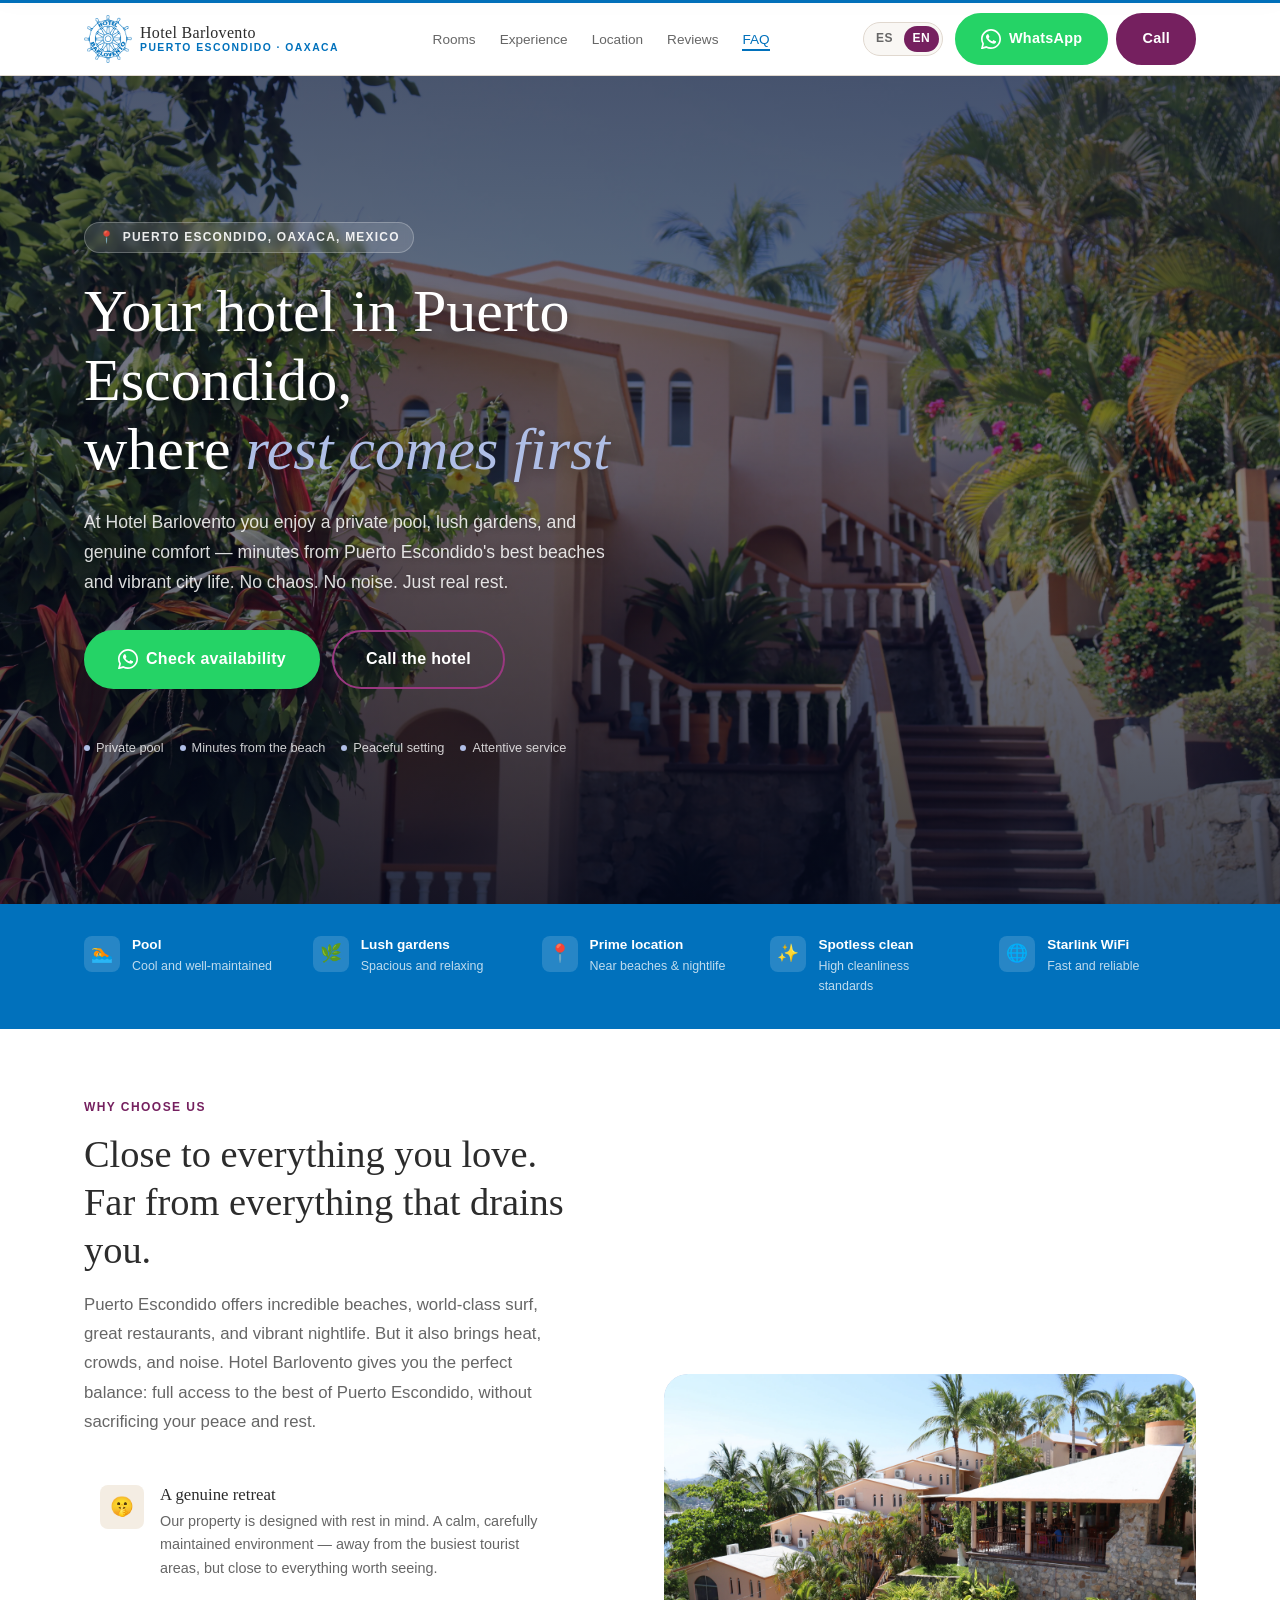
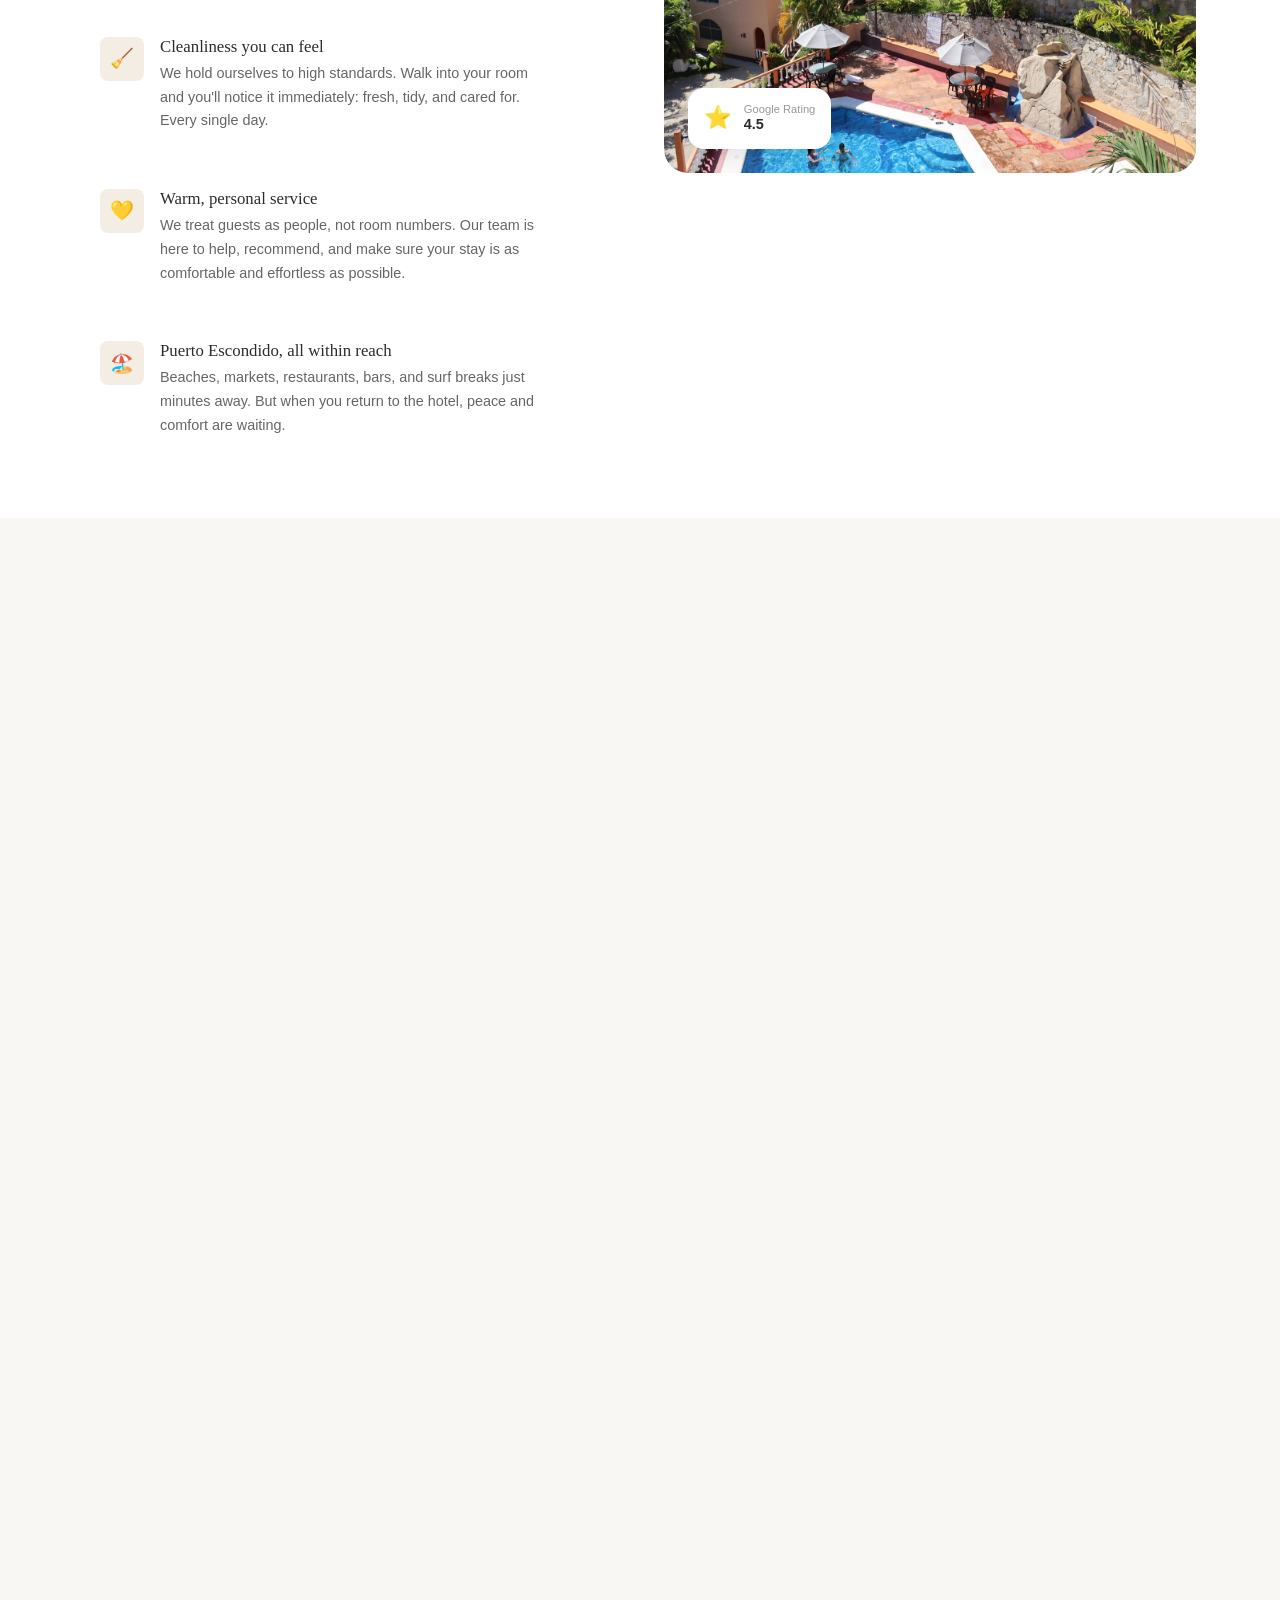
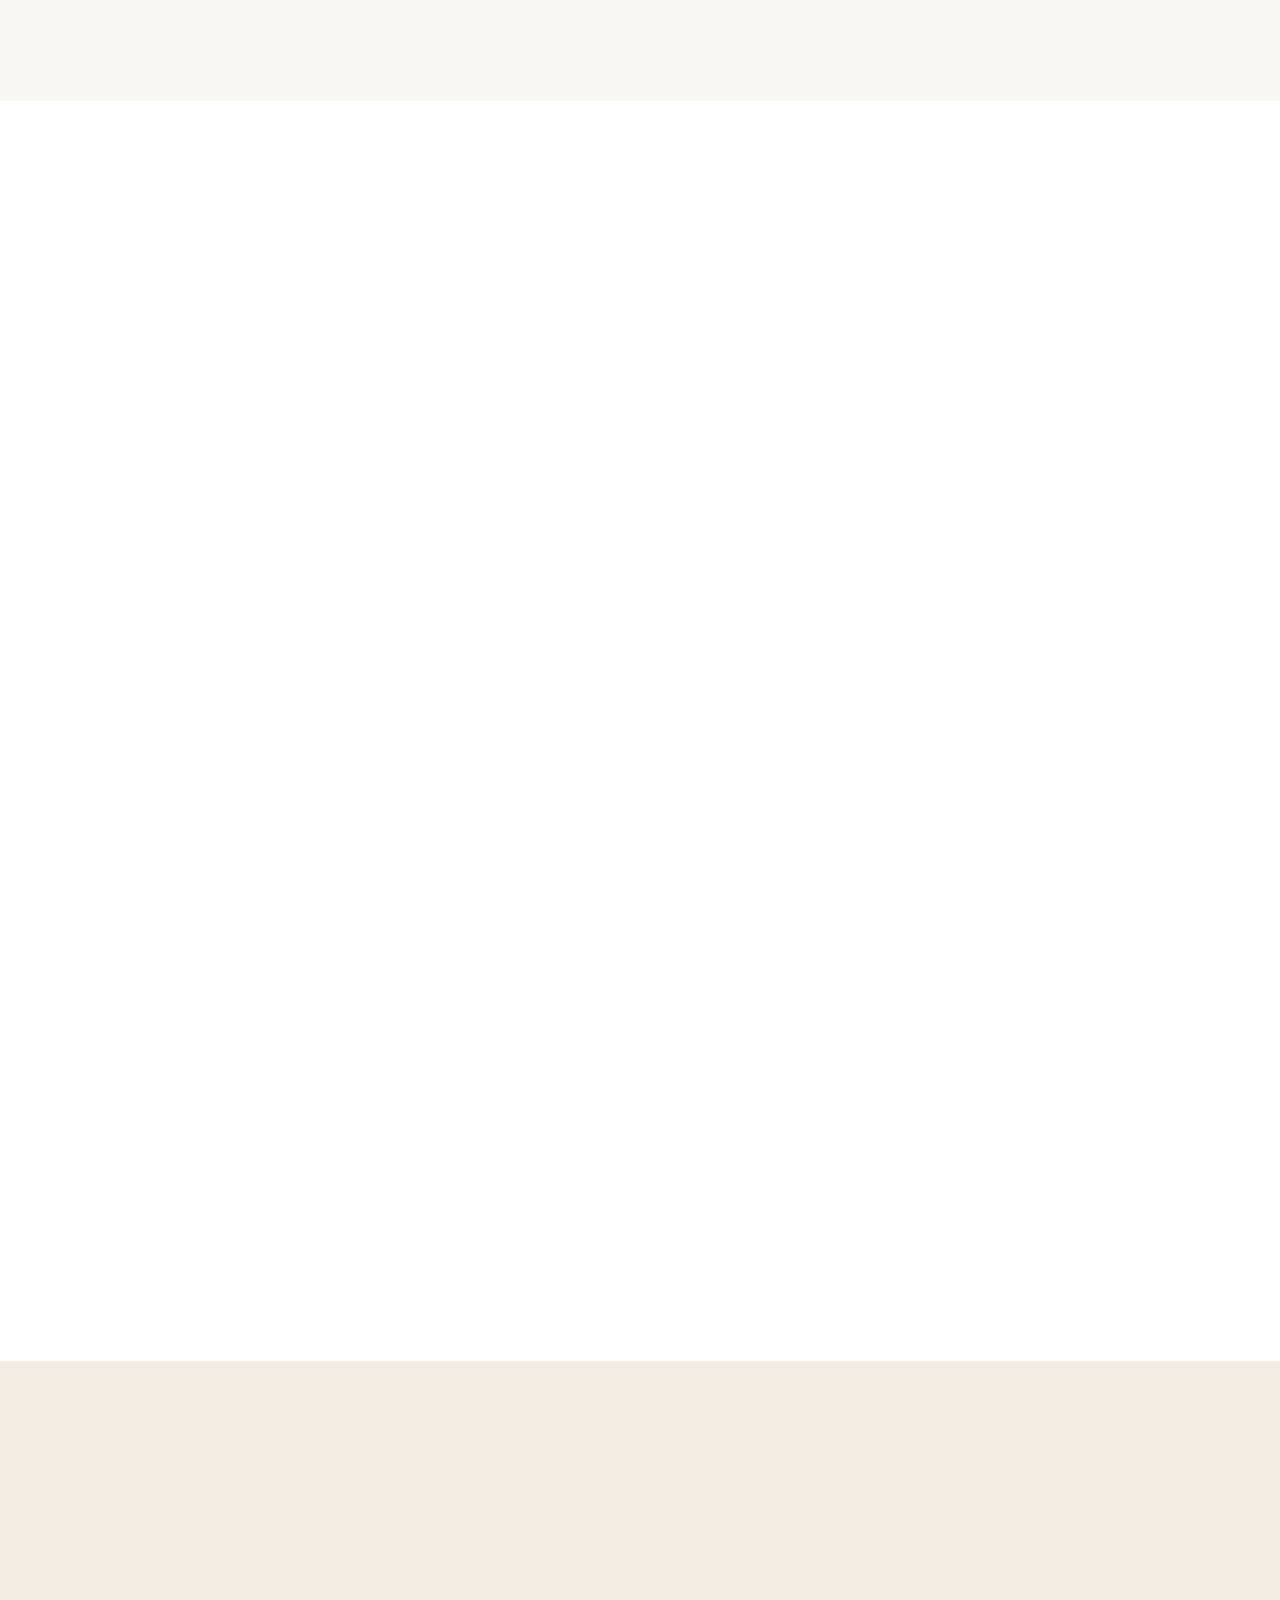
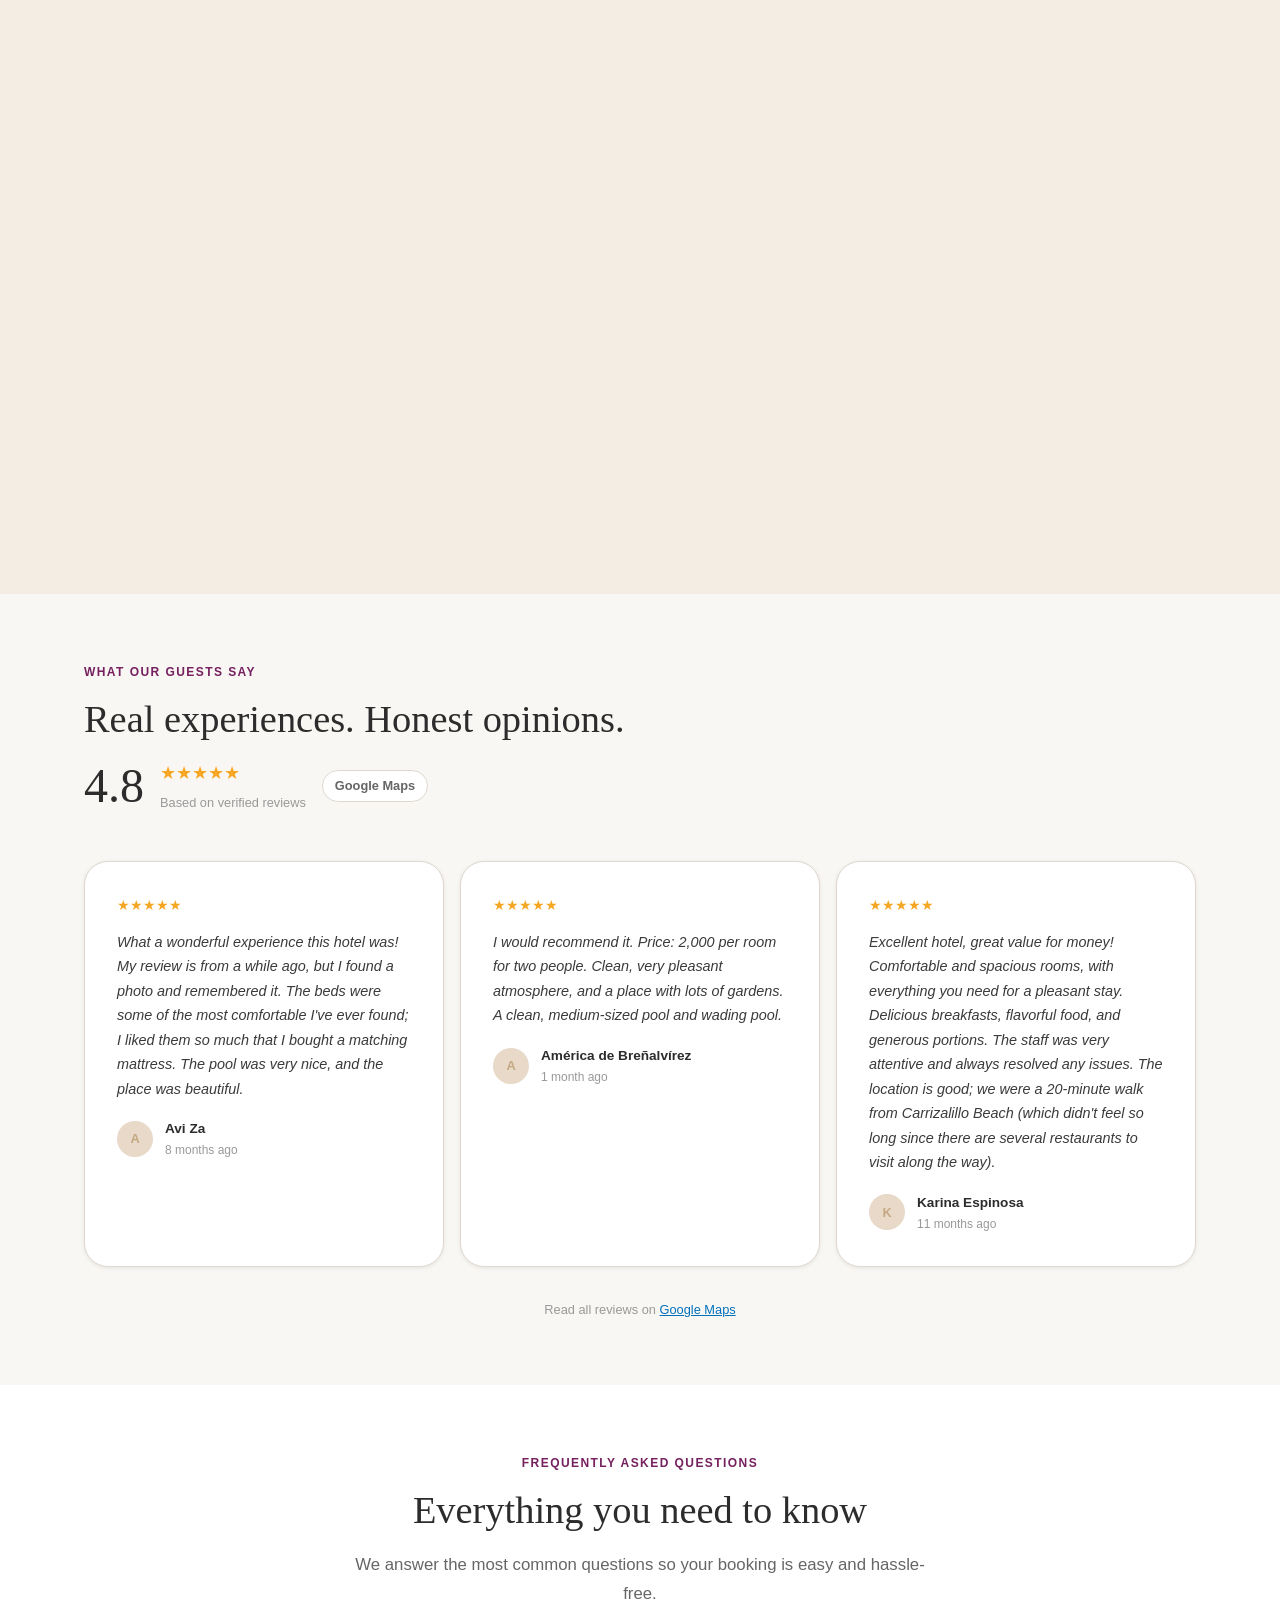
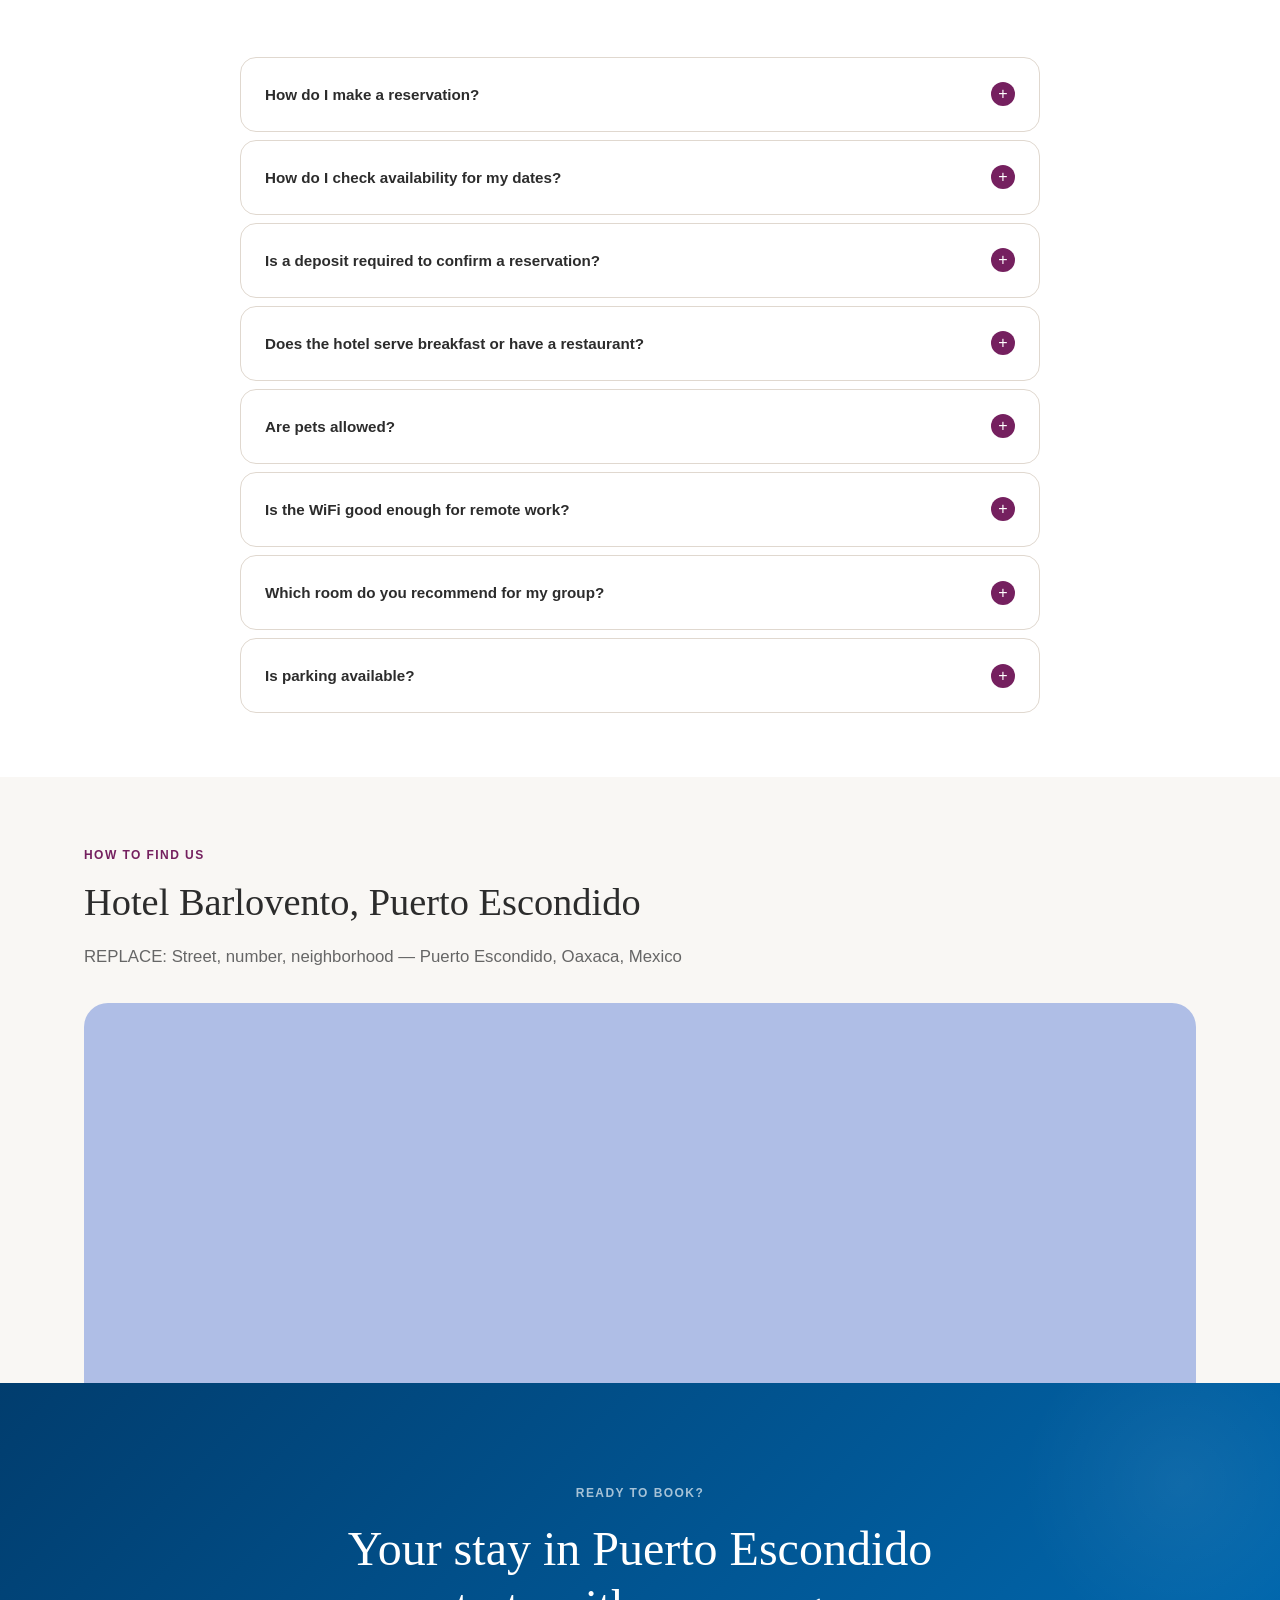
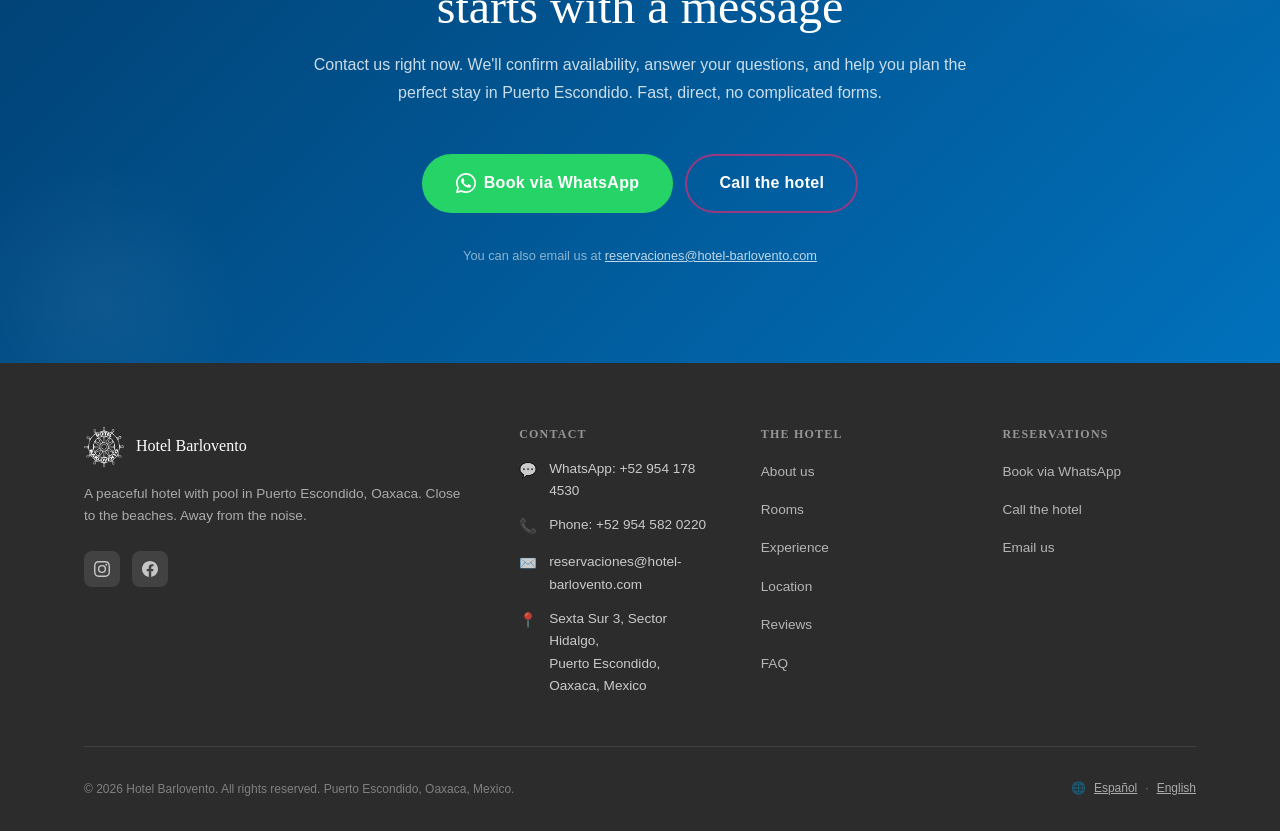
==== commit 066d4cb5: "Fixed missing code" ====
--- a/index-en.html
+++ b/index-en.html
@@ -120,7 +120,7 @@
 
         <!-- Language switcher -->
         <div class="lang-switch" role="navigation" aria-label="Language switcher">
-          <a class="lang-switch__btn" href="index-es.html" aria-label="Español">ES</a>
+          <a class="lang-switch__btn" href="index.html" aria-label="Español">ES</a>
           <button class="lang-switch__btn active" aria-current="true" aria-label="English">EN</button>
         </div>
 
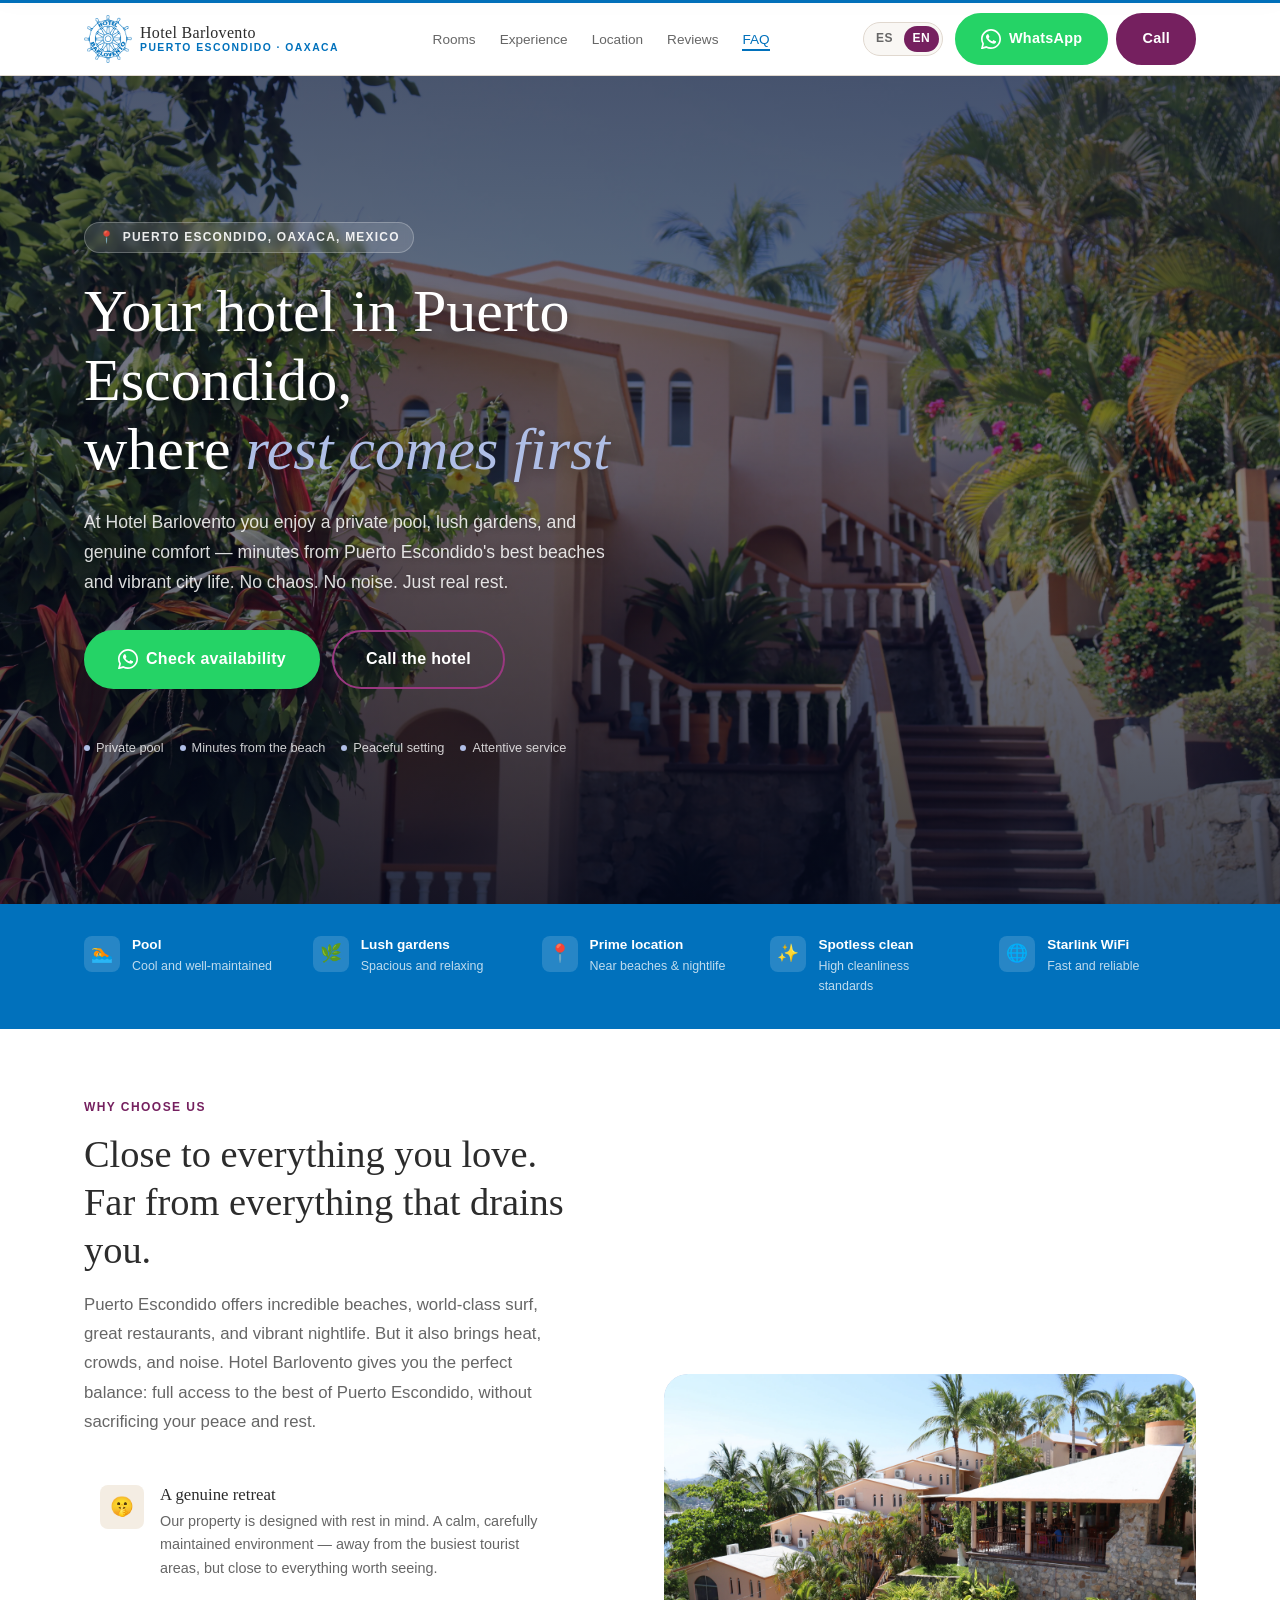
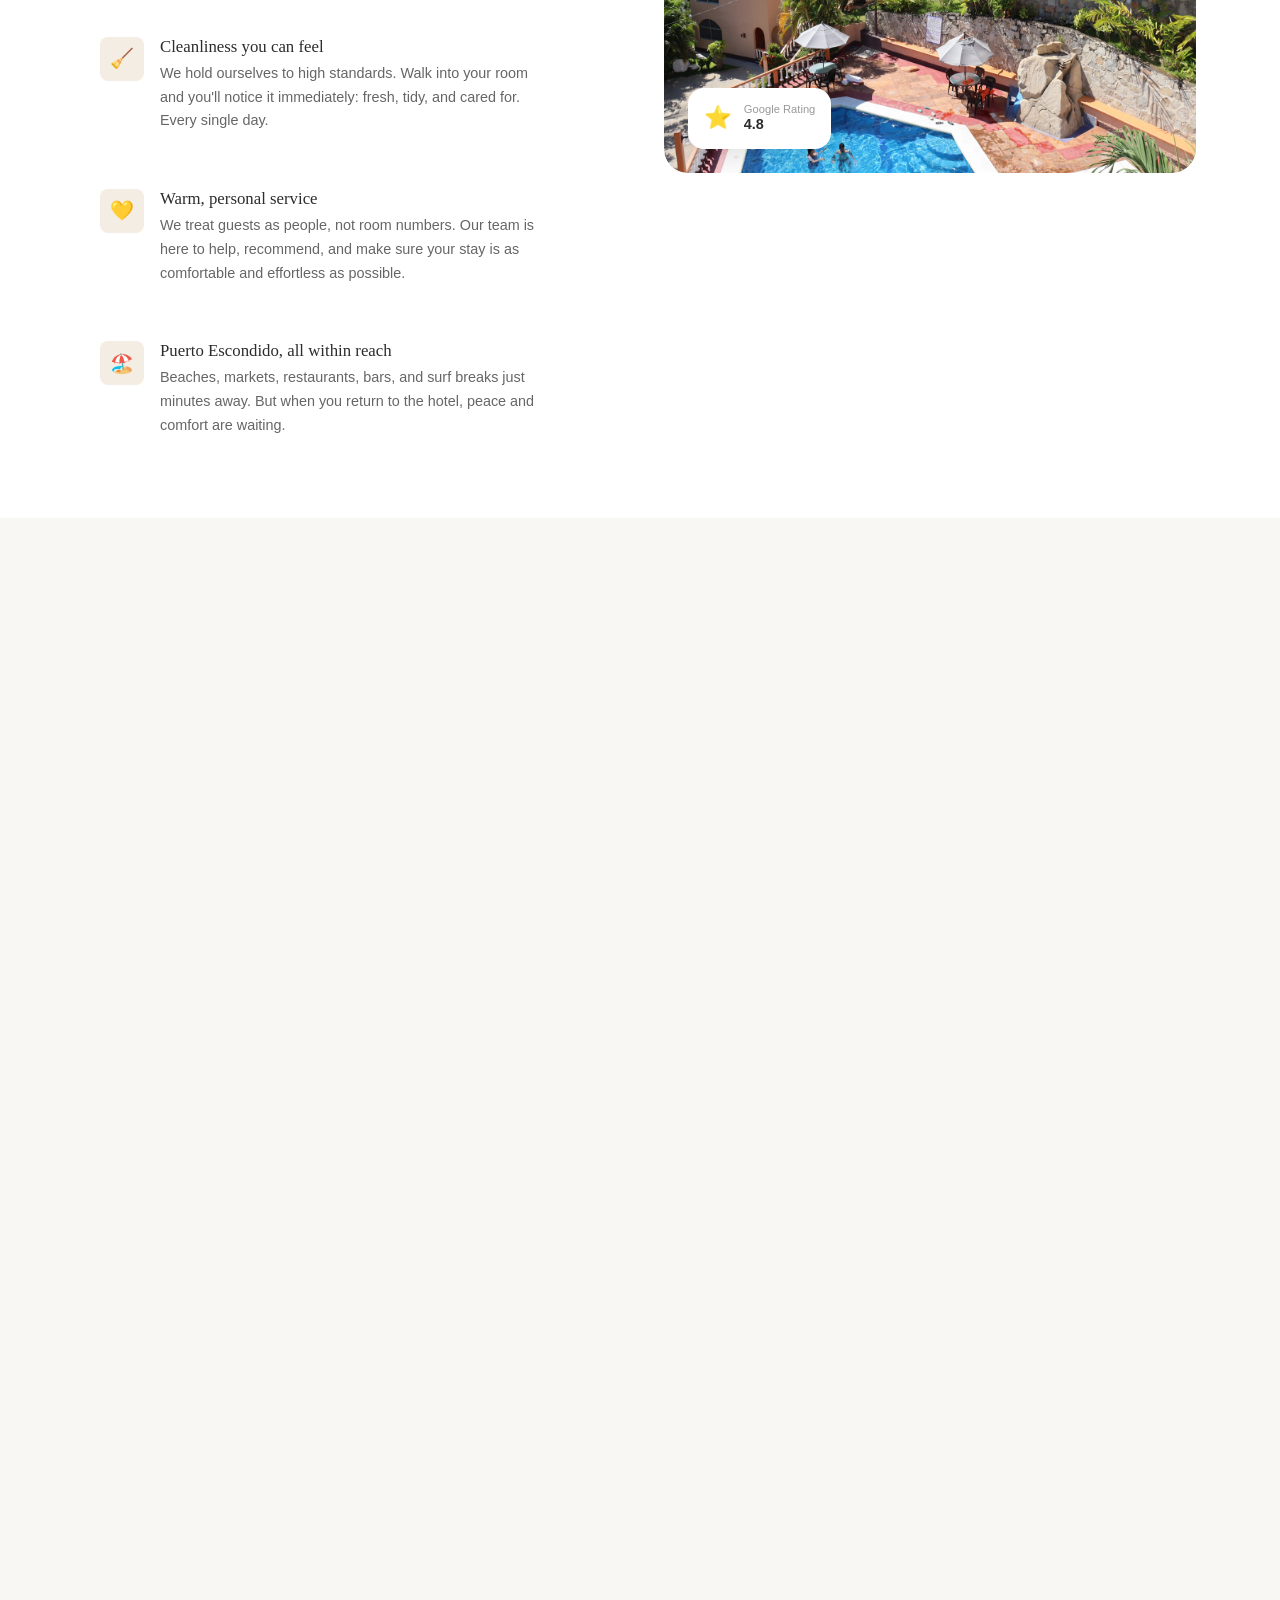
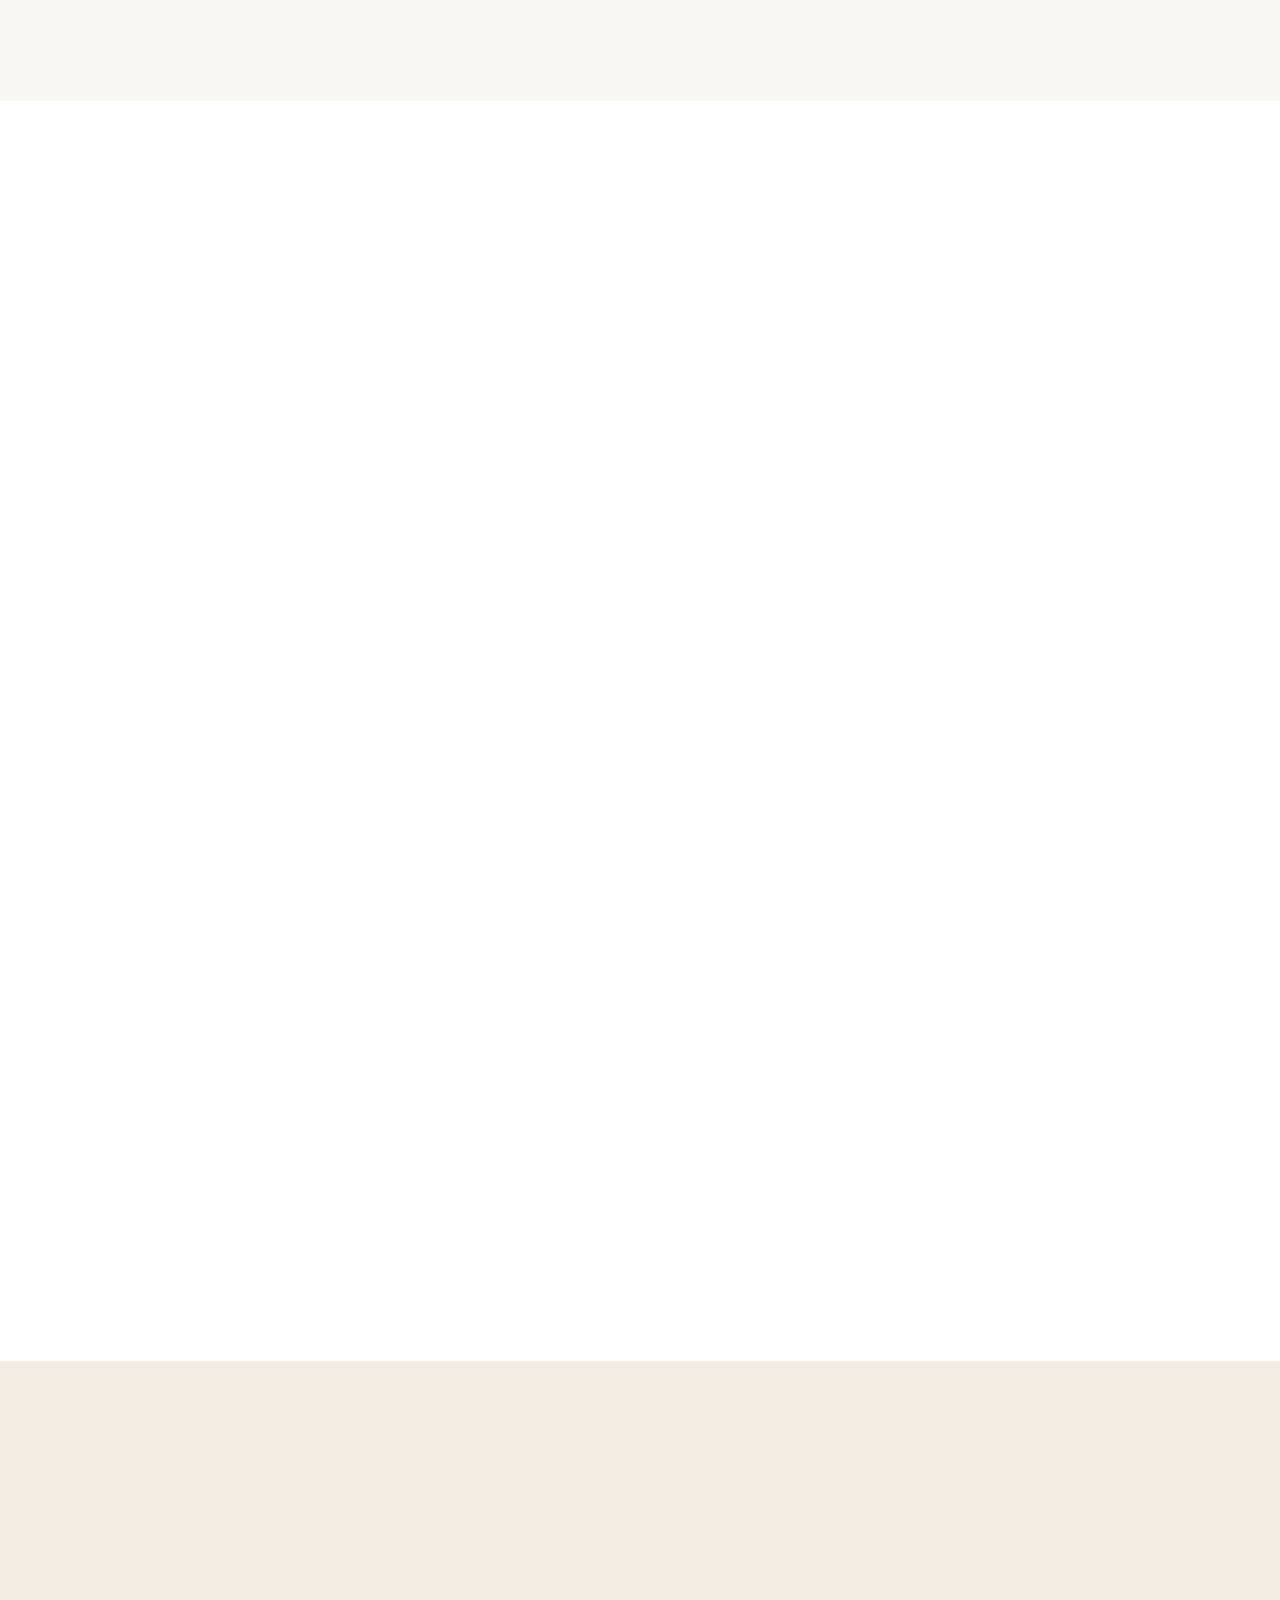
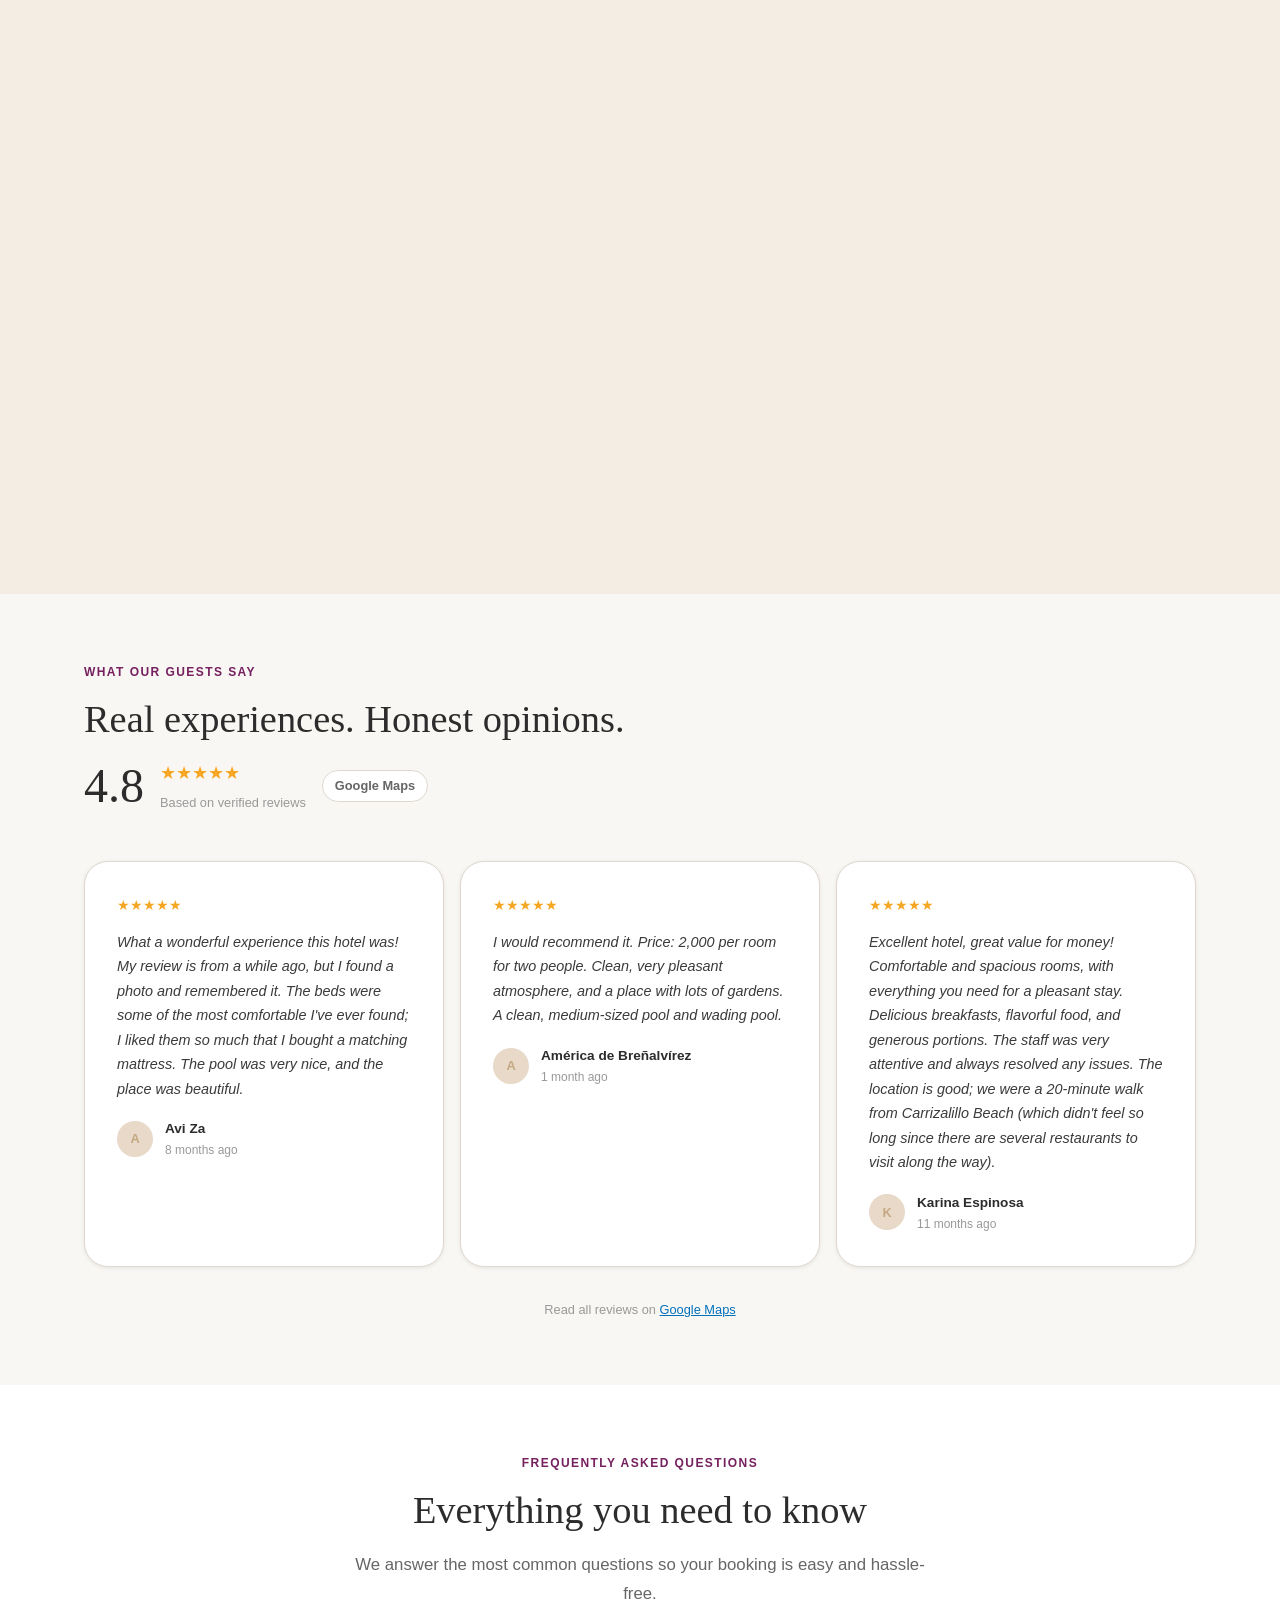
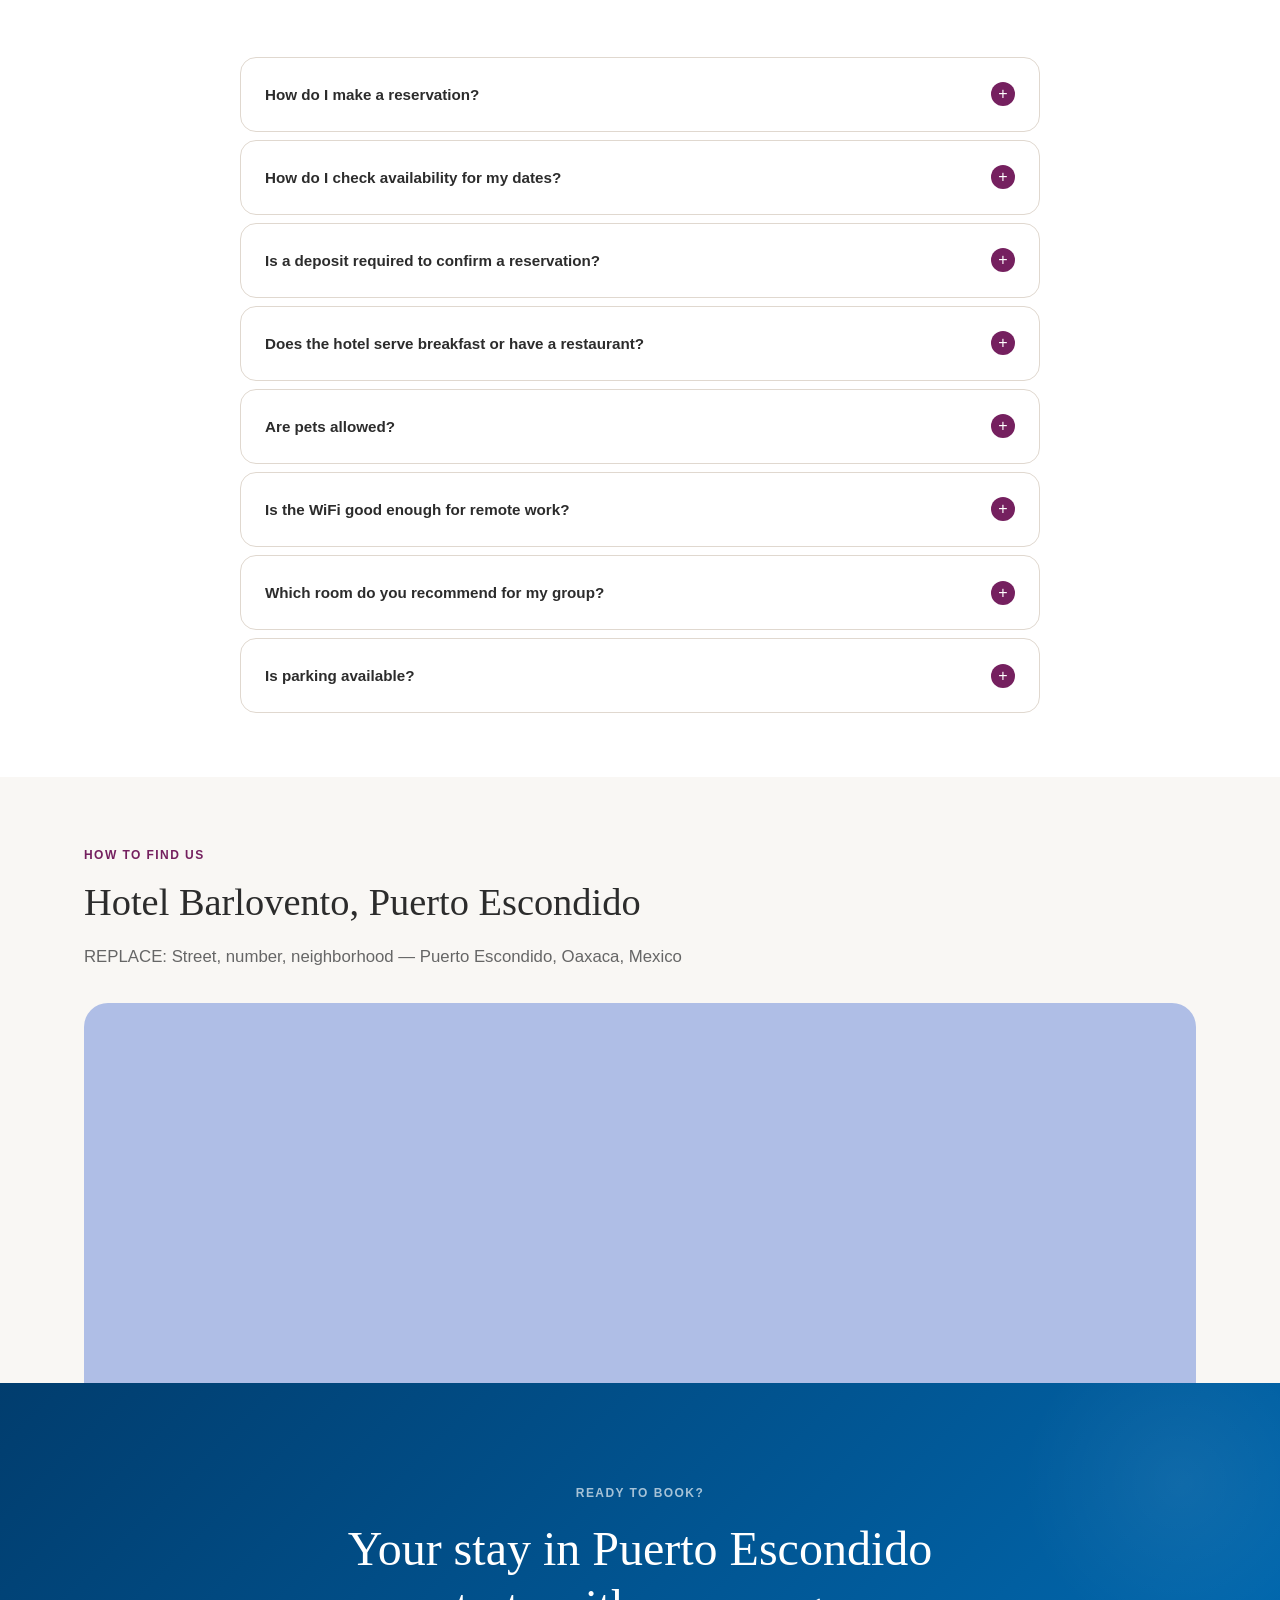
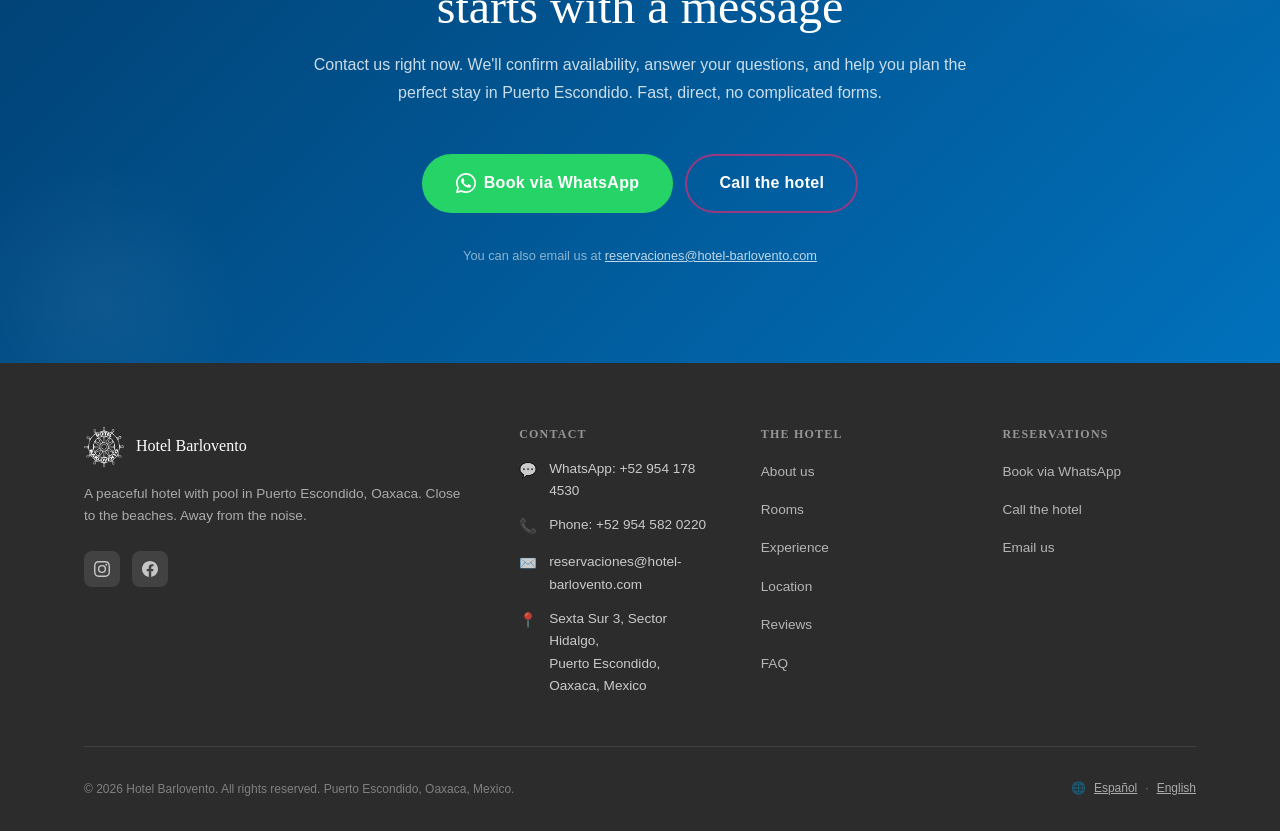
==== commit b2119782: "Updated" ====
--- a/index-en.html
+++ b/index-en.html
@@ -57,7 +57,7 @@
     "name": "Hotel Barlovento",
     "description": "A peaceful hotel with pool and gardens in Puerto Escondido, Oaxaca. Ideal for couples, families, and travelers who want genuine rest close to the beach.",
     "url": "https://www.hotel-barlovento.com/index-en.html",
-    "telephone": "+52-REPLACE-PHONE",
+    "telephone": "+529545820220",
     "address": {
       "@type": "PostalAddress",
       "streetAddress": "Sexta Sur 3, Sector Hidalgo",
@@ -67,8 +67,8 @@
     },
     "geo": {
       "@type": "GeoCoordinates",
-      "latitude": "VW5J",
-      "longitude": "6W"
+      "latitude": "15.858017315407238",
+      "longitude": "-97.06760603212327"
     },
     "amenityFeature": [
       { "@type": "LocationFeatureSpecification", "name": "Swimming Pool", "value": true },
@@ -80,7 +80,7 @@
     "image": "https://cdn.prod.website-files.com/681a2b2db5d5230b1bfd3bb2/6824e8f28557c09b451c763d_IMG_8824.webp",
     "sameAs": [
       "https://maps.app.goo.gl/QgcjeiB75r9VHrbLA",
-      "Rhttps://www.facebook.com/hotelbarloventomx",
+      "https://www.facebook.com/hotelbarloventomx",
       "https://www.instagram.com/hotel.barlovento/"
     ]
   }
@@ -443,7 +443,7 @@
             <div class="why-image__badge-text">
               <span class="why-image__badge-label">Google Rating</span>
               <!-- REPLACE with real rating -->
-              <span class="why-image__badge-value">4.5</span>
+              <span class="why-image__badge-value">4.8</span>
             </div>
           </div>
         </div>
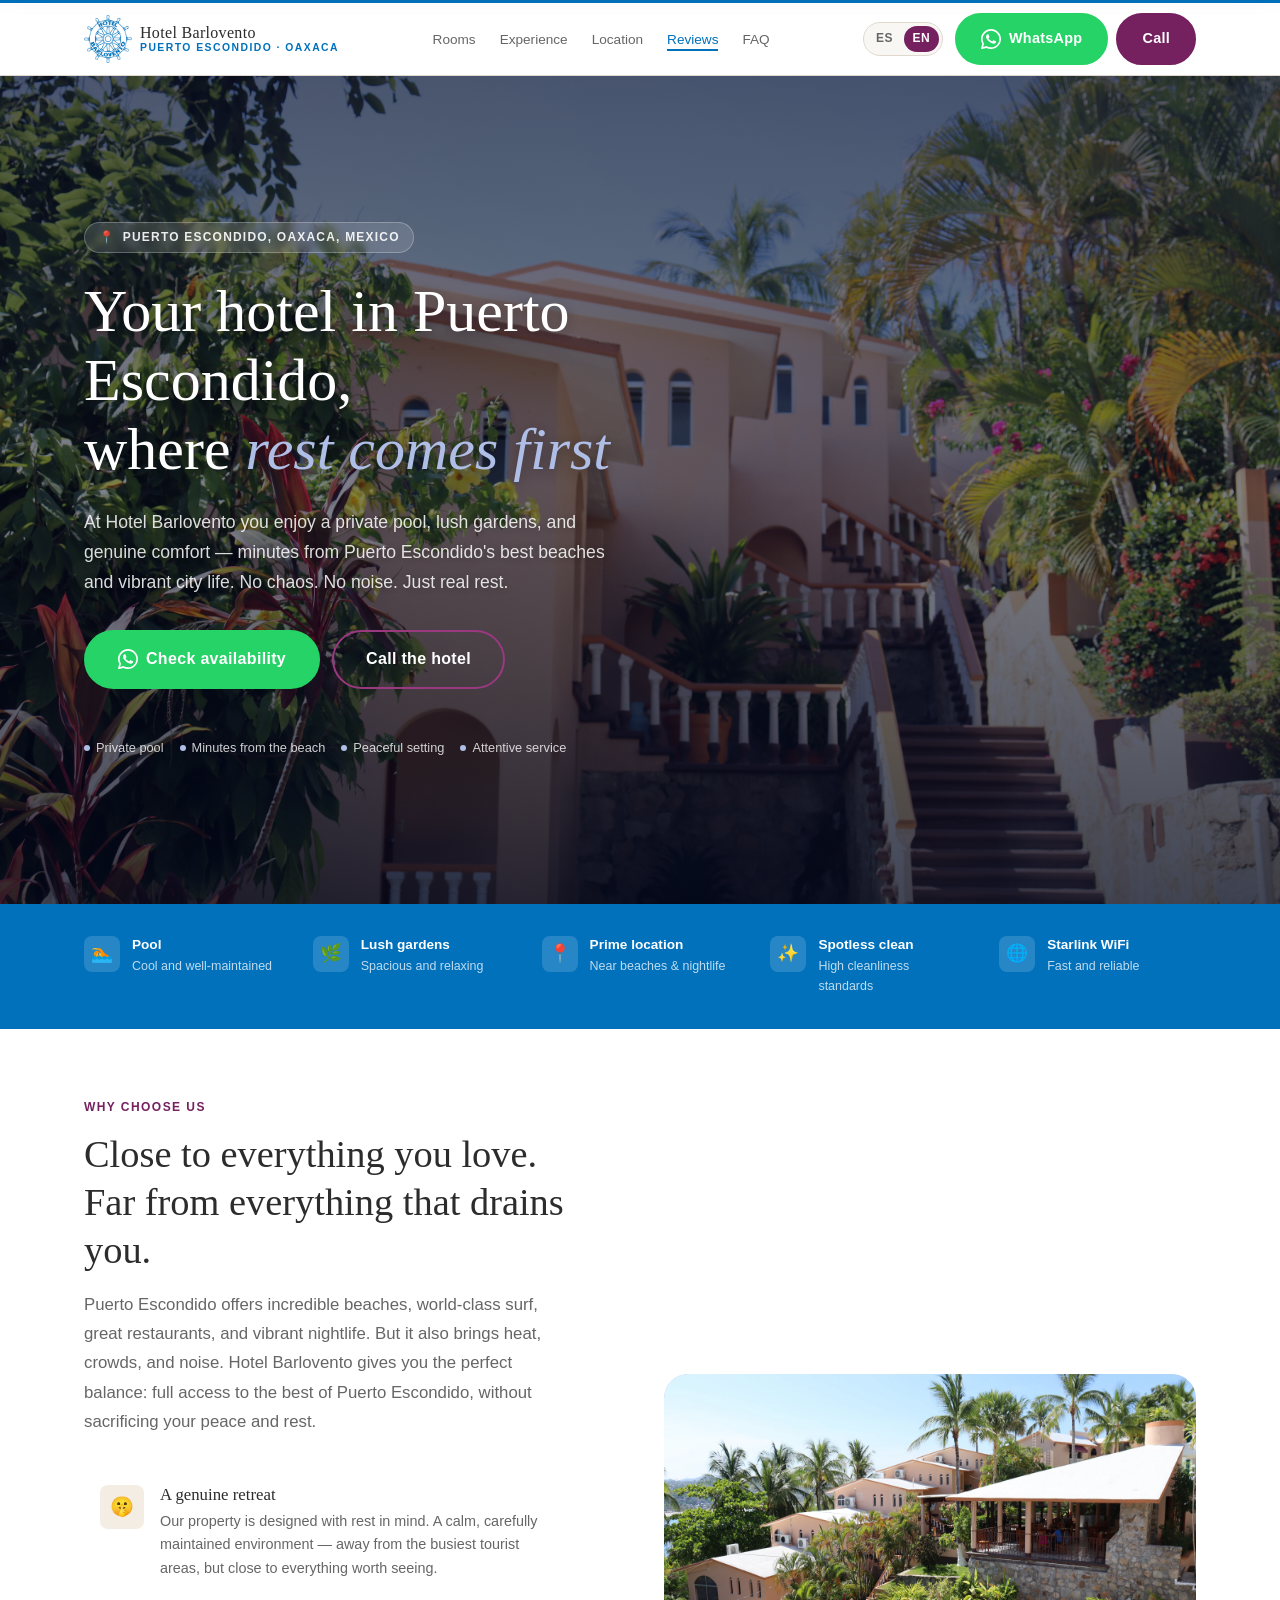
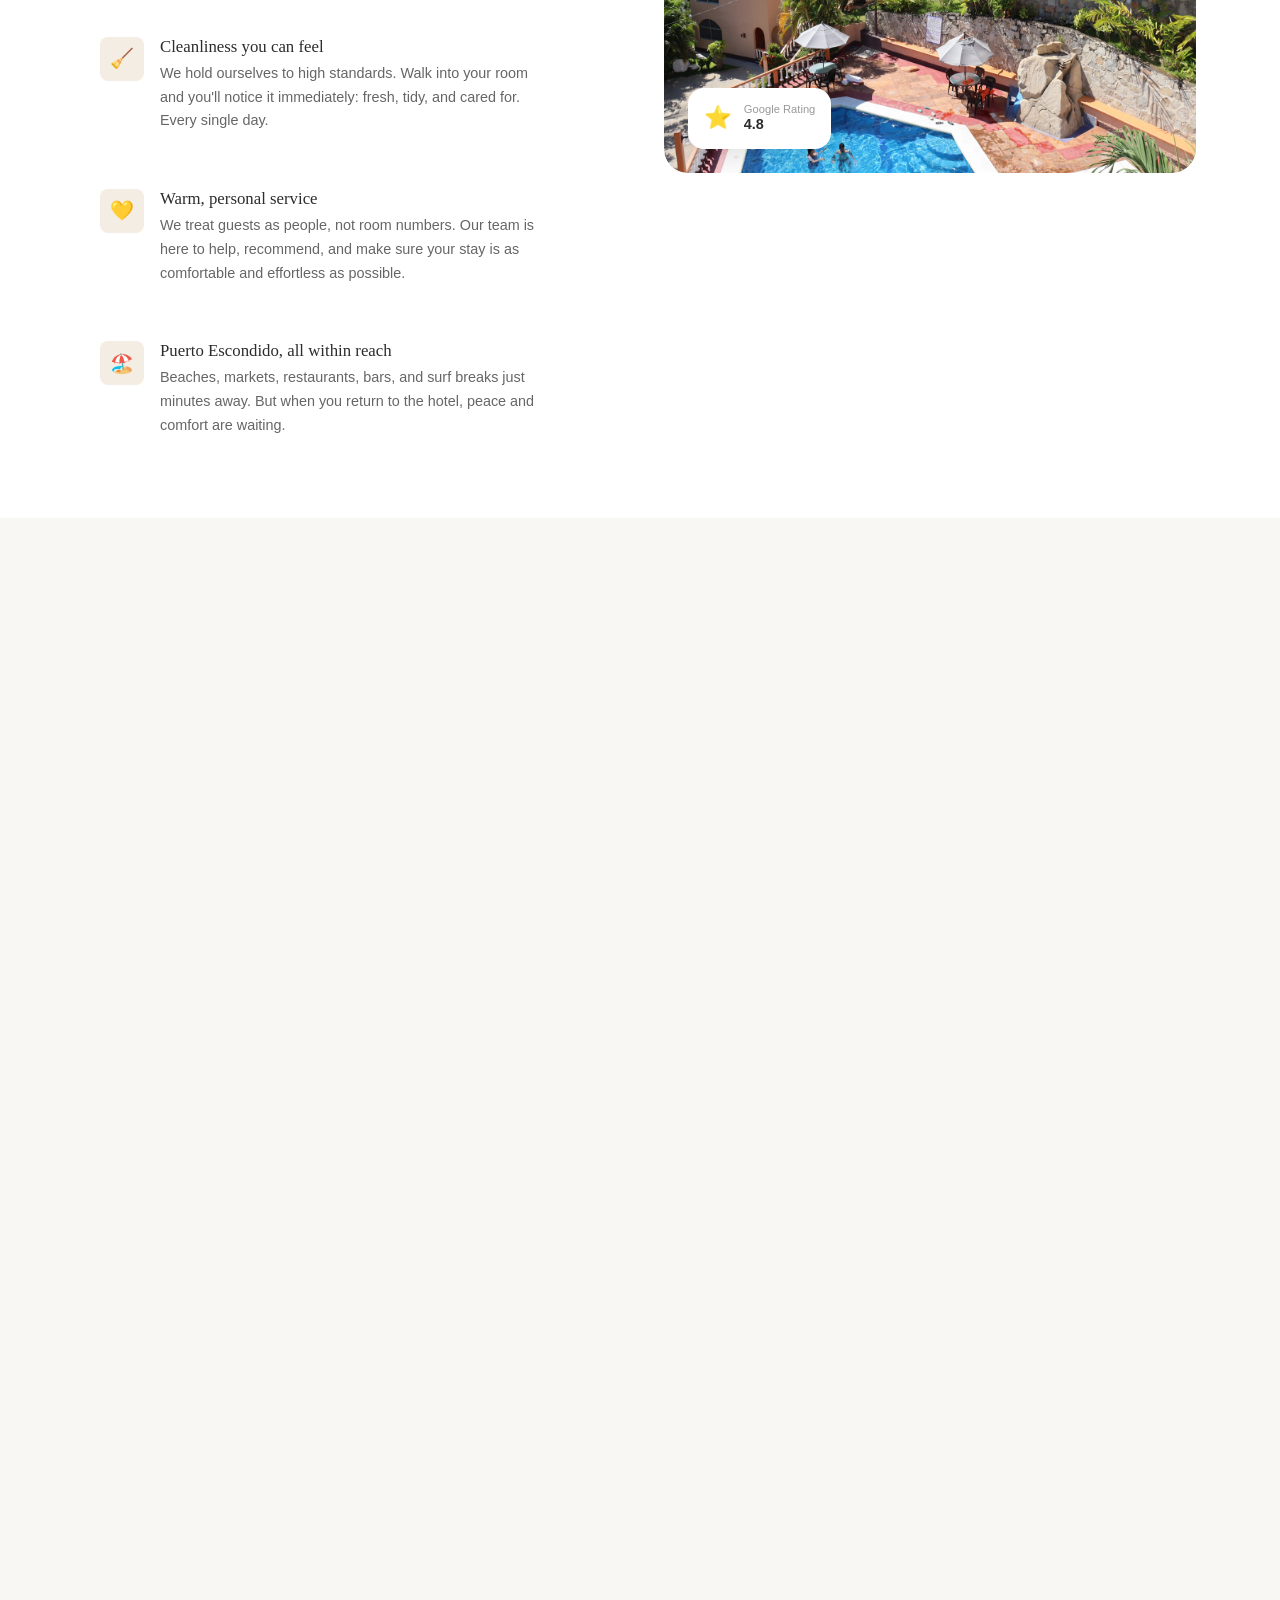
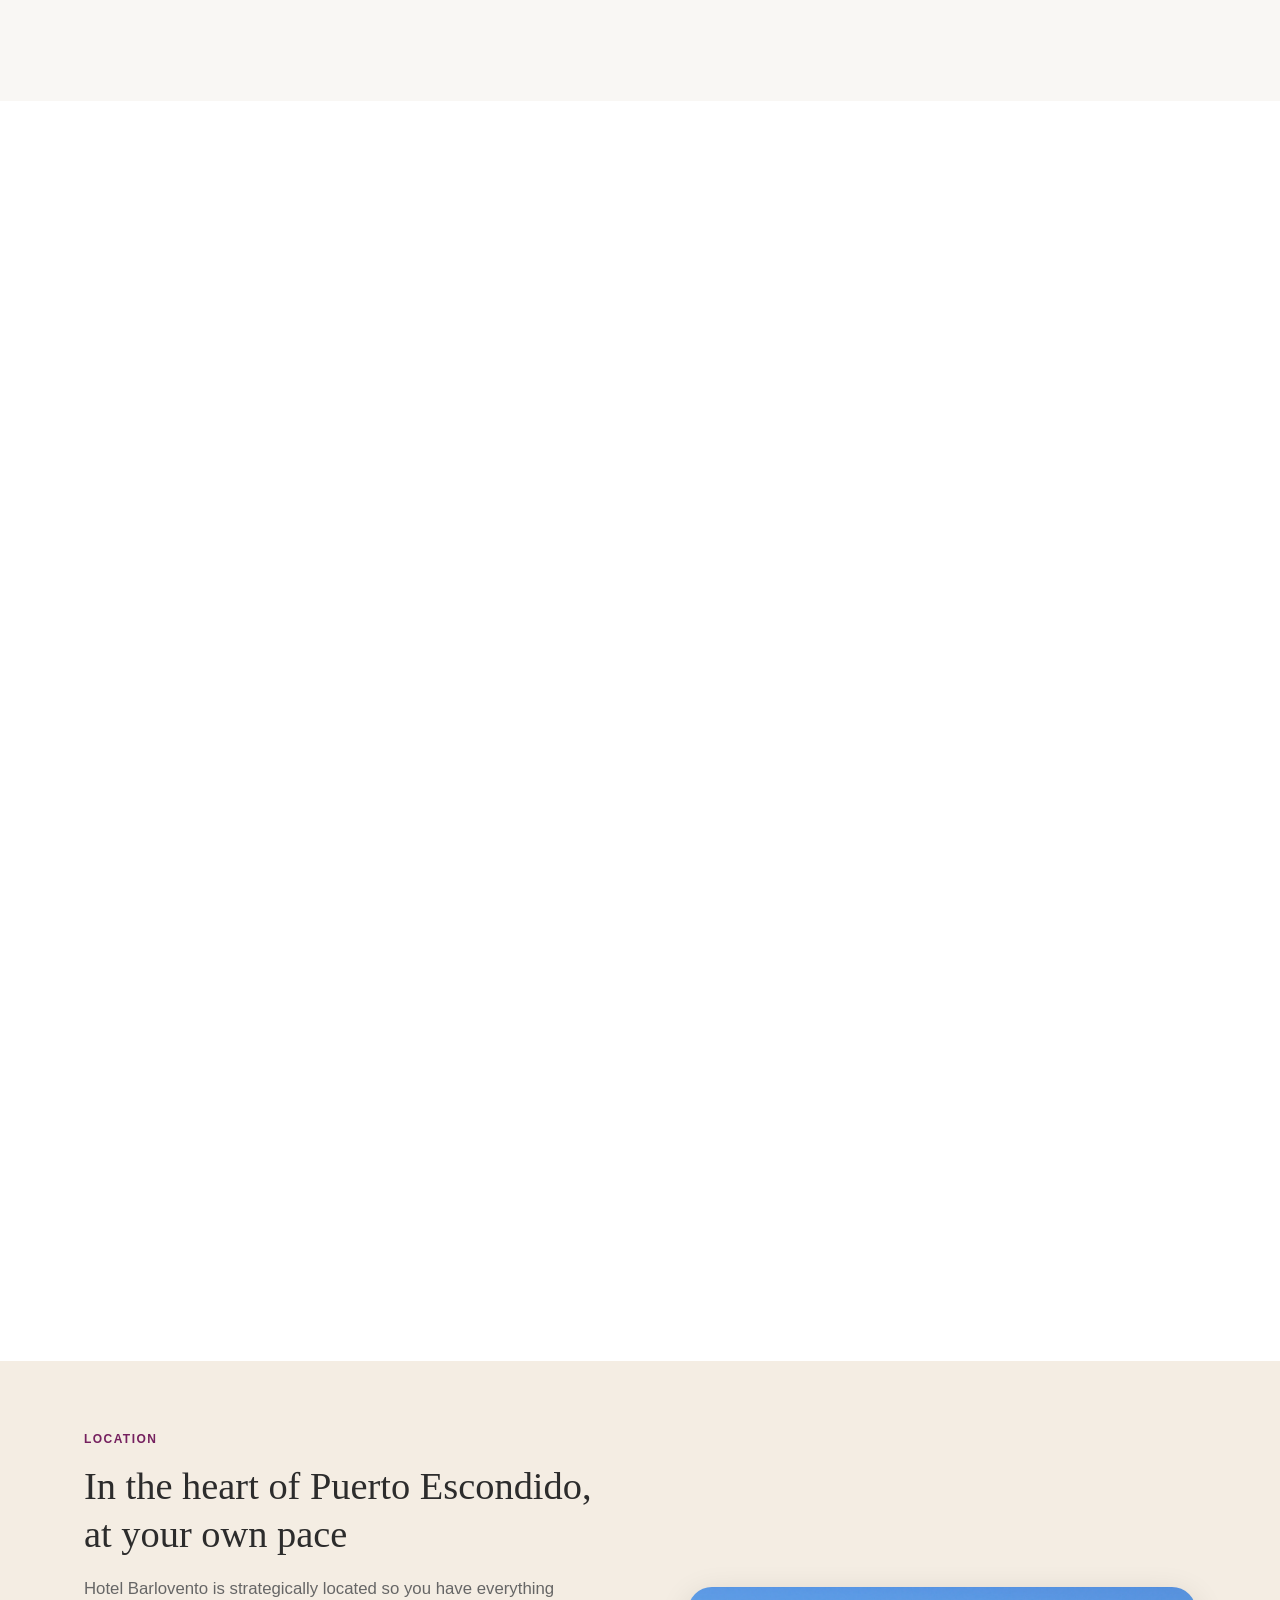
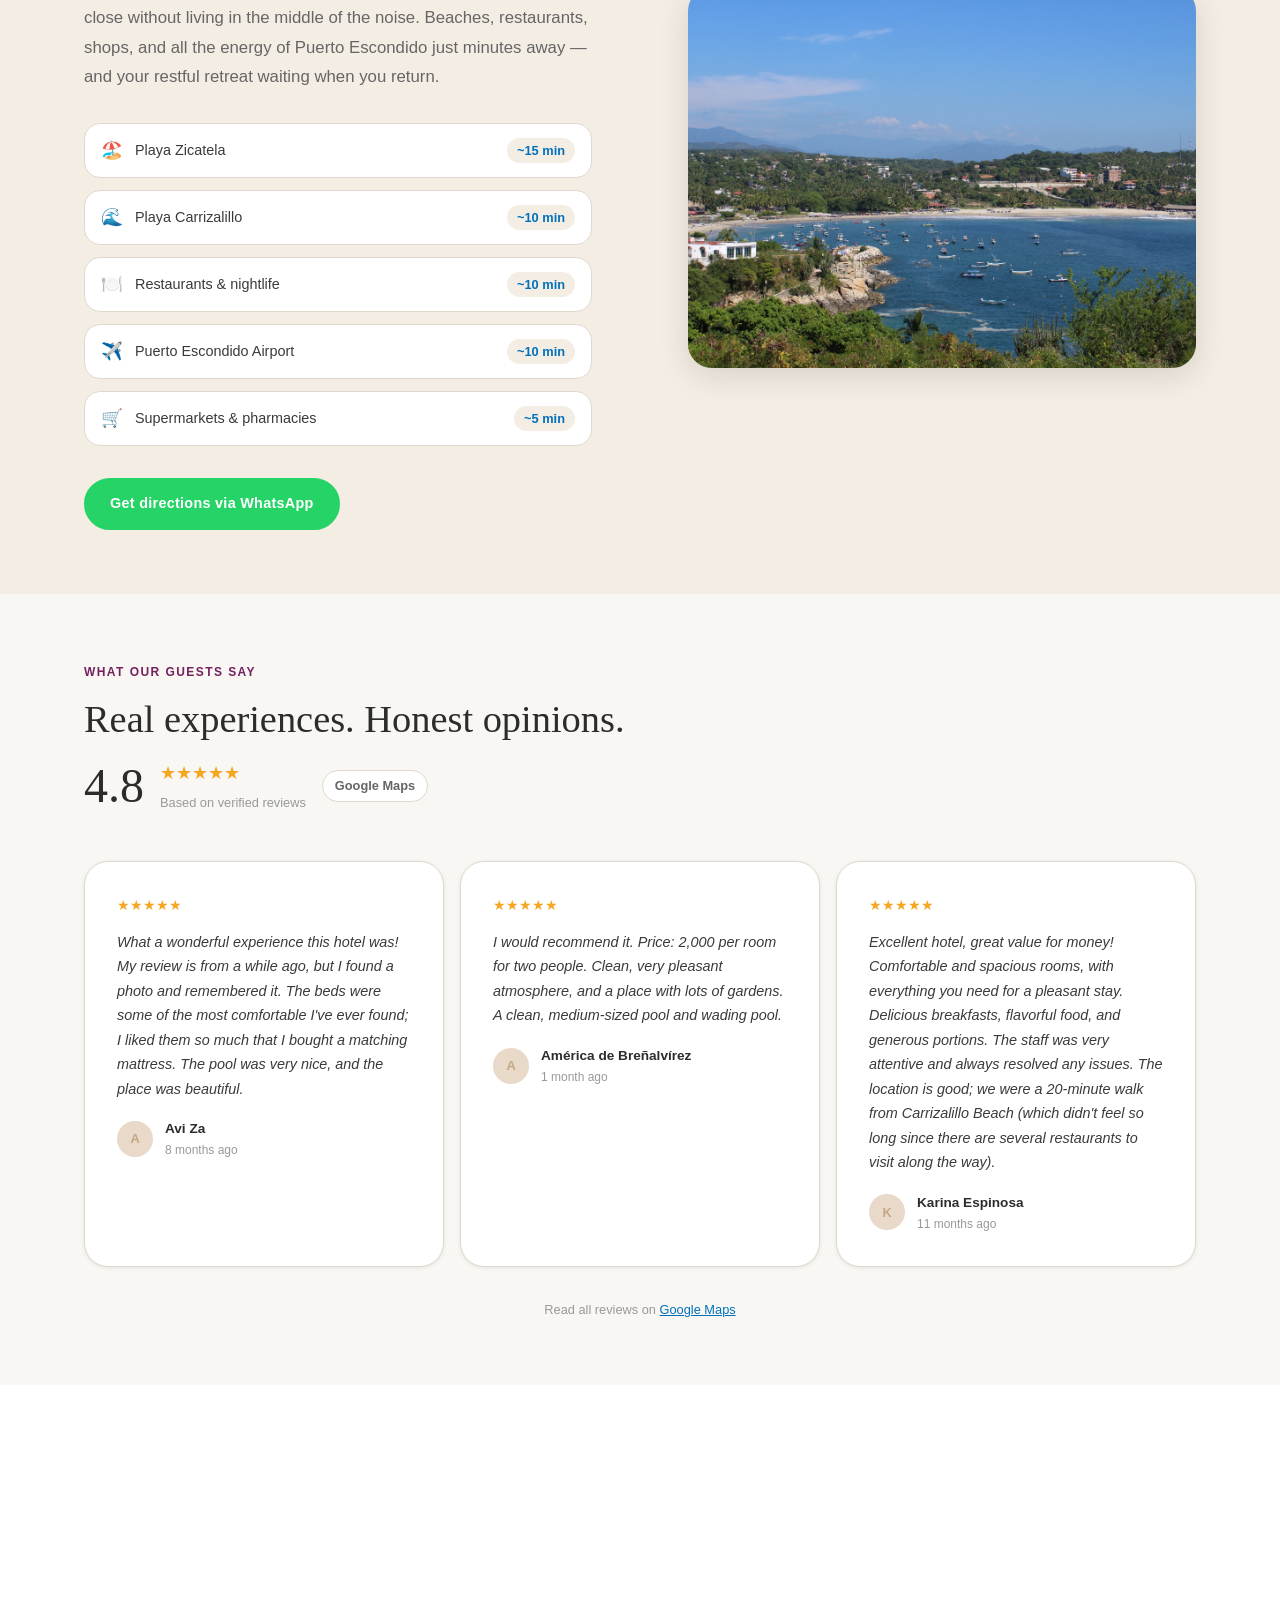
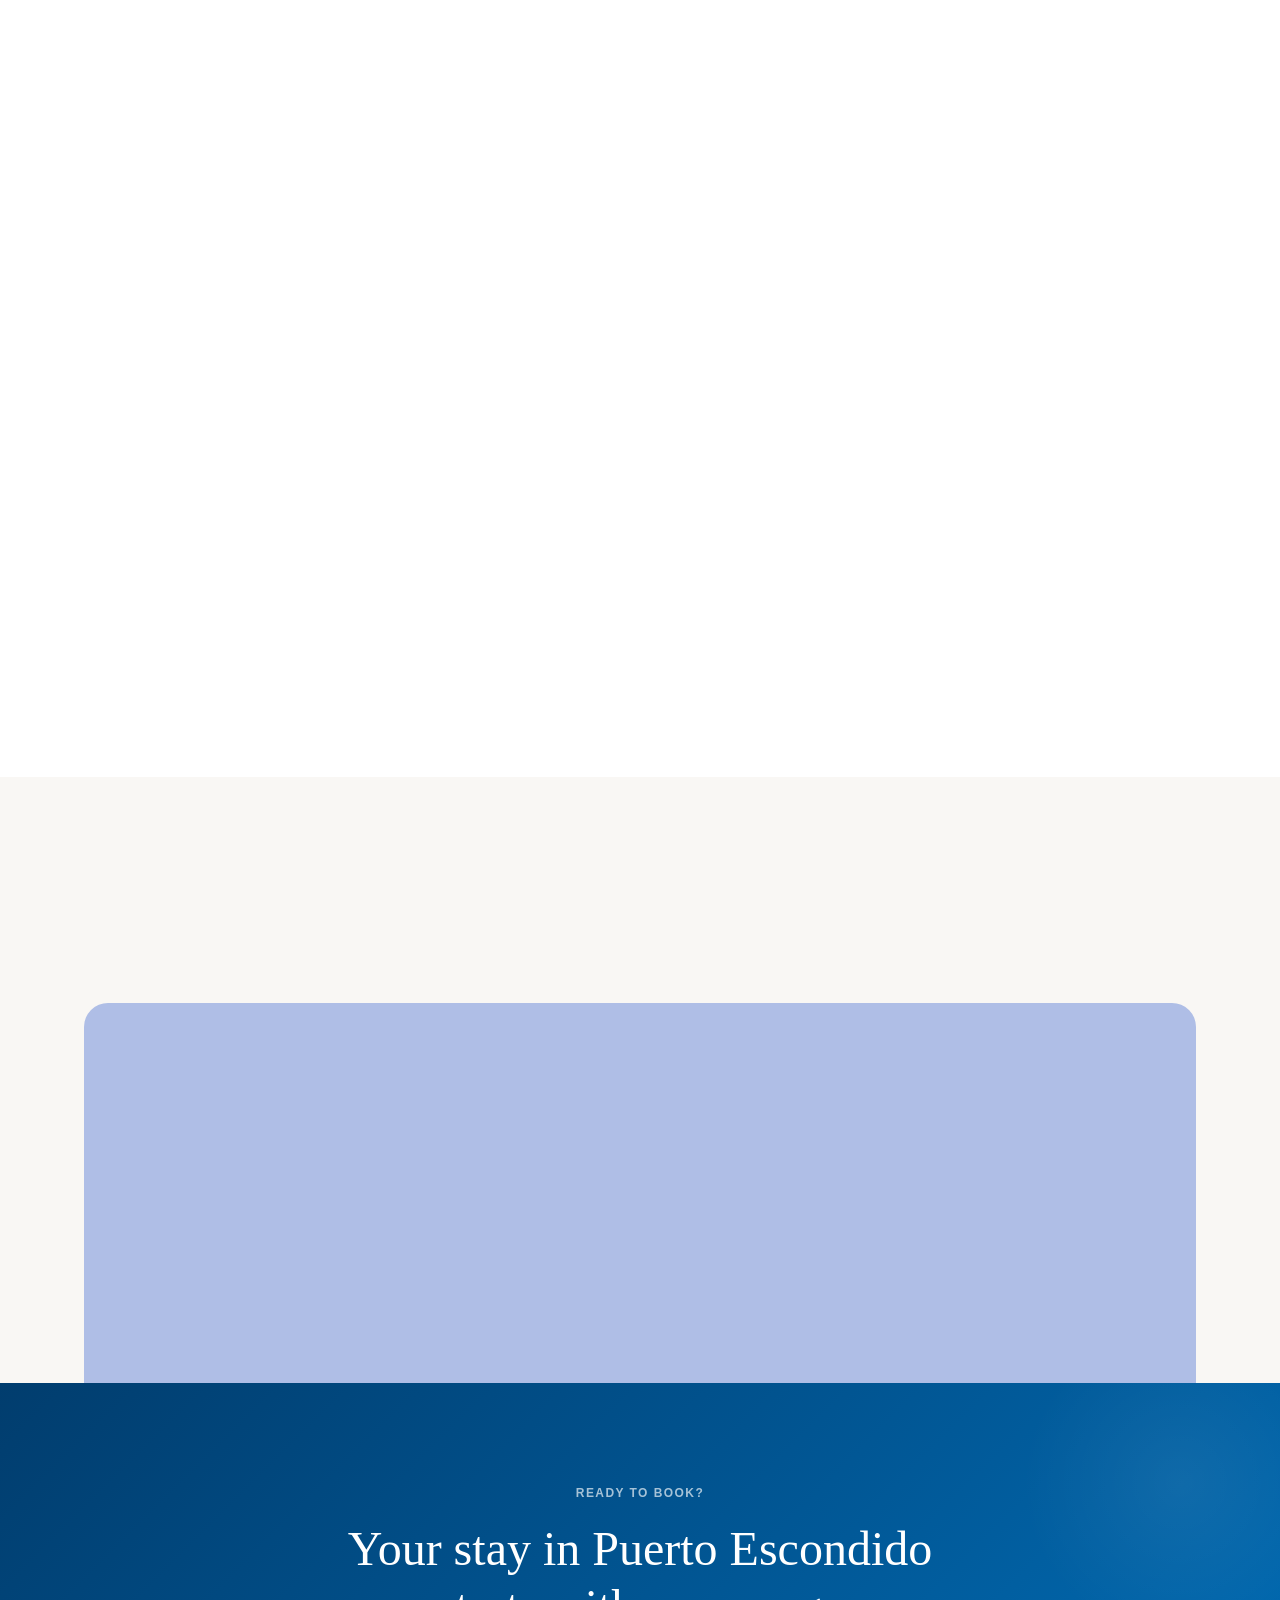
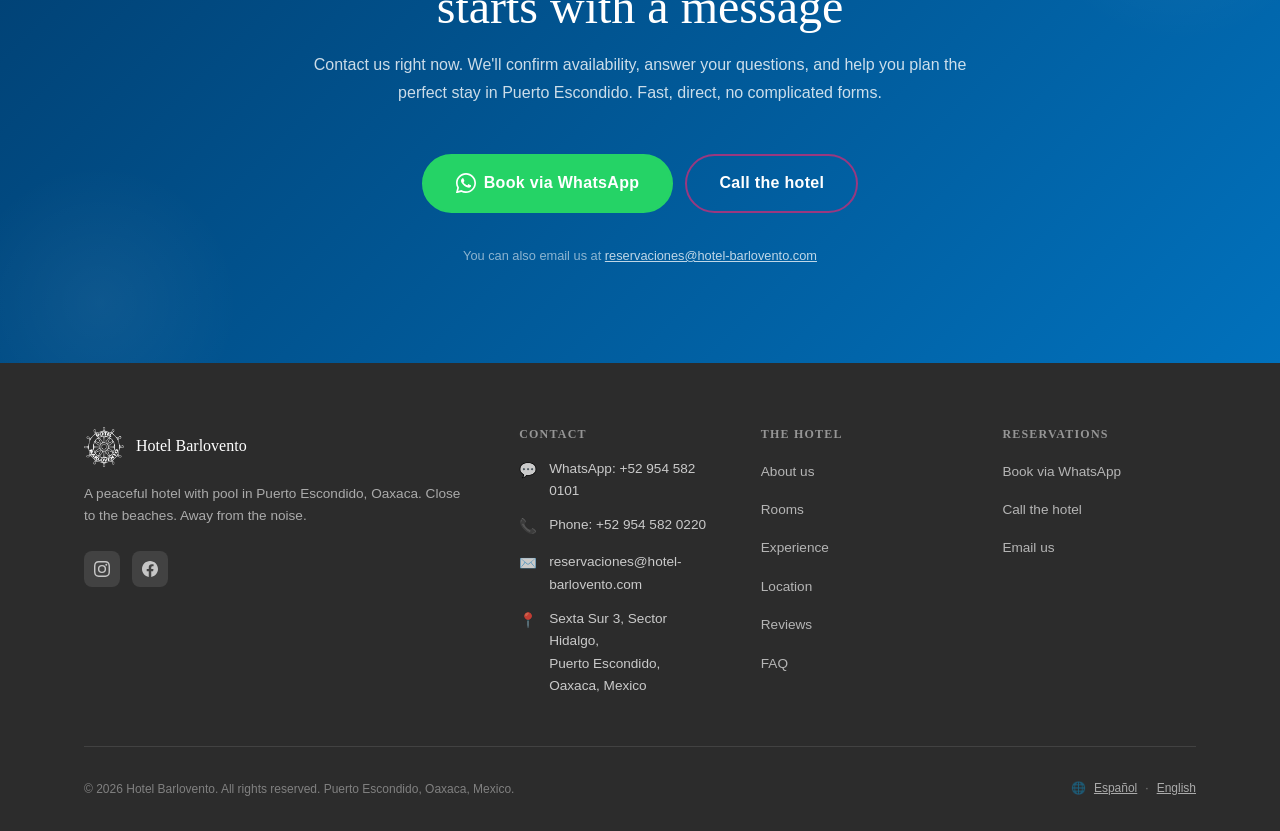
==== commit 8cbfd94f: "changed phone number" ====
--- a/index-en.html
+++ b/index-en.html
@@ -3,6 +3,14 @@
 <head>
   <meta charset="UTF-8" />
   <meta name="viewport" content="width=device-width, initial-scale=1.0" />
+
+  <!-- Google Tag Manager -->
+<script>(function(w,d,s,l,i){w[l]=w[l]||[];w[l].push({'gtm.start':
+new Date().getTime(),event:'gtm.js'});var f=d.getElementsByTagName(s)[0],
+j=d.createElement(s),dl=l!='dataLayer'?'&l='+l:'';j.async=true;j.src=
+'https://www.googletagmanager.com/gtm.js?id='+i+dl;f.parentNode.insertBefore(j,f);
+})(window,document,'script','dataLayer','GTM-KXWDWJQF');</script>
+<!-- End Google Tag Manager -->
 
   <!--
     =========================================================
@@ -88,6 +96,11 @@
 </head>
 
 <body>
+  
+  <!-- Google Tag Manager (noscript) -->
+<noscript><iframe src="https://www.googletagmanager.com/ns.html?id=GTM-KXWDWJQF"
+height="0" width="0" style="display:none;visibility:hidden"></iframe></noscript>
+<!-- End Google Tag Manager (noscript) -->
 
   <!-- ============================================================
        HEADER
@@ -128,7 +141,7 @@
         <!-- REPLACE: WhatsApp number and phone -->
         <div class="header-cta">
           <a
-            href="https://wa.me/529541784530?text=Hi%2C%20I%27d%20like%20to%20check%20availability%20at%20Hotel%20Barlovento"
+            href="https://wa.me/529545820101?text=Hi%2C%20I%27d%20like%20to%20check%20availability%20at%20Hotel%20Barlovento"
             class="btn btn--whatsapp"
             target="_blank"
             rel="noopener noreferrer"
@@ -183,7 +196,7 @@
       <div class="mobile-menu__cta">
         <!-- REPLACE: real WhatsApp number -->
         <a
-          href="https://wa.me/529541784530?text=Hi%2C%20I%27d%20like%20to%20book%20at%20Hotel%20Barlovento"
+          href="https://wa.me/529545820101?text=Hi%2C%20I%27d%20like%20to%20book%20at%20Hotel%20Barlovento"
           class="btn btn--whatsapp btn--lg"
           target="_blank"
           rel="noopener noreferrer"
@@ -255,7 +268,7 @@
           <div class="cta-group">
             <!-- REPLACE: real WhatsApp number -->
             <a
-              href="https://wa.me/529541784530?text=Hi%2C%20I%27d%20like%20to%20check%20availability%20at%20Hotel%20Barlovento"
+              href="https://wa.me/529545820101"
               class="btn btn--whatsapp btn--lg"
               target="_blank"
               rel="noopener noreferrer"
@@ -501,7 +514,7 @@
               </p>
               <!-- REPLACE: real WhatsApp number -->
               <a
-                href="https://wa.me/529541784530?text=Hi%2C%20I%27m%20interested%20in%20the%20Standard%20Room"
+                href="https://wa.me/529545820101?text=Hi%2C%20I%27m%20interested%20in%20the%20Standard%20Room"
                 class="btn btn--whatsapp"
                 target="_blank"
                 rel="noopener noreferrer"
@@ -543,7 +556,7 @@
               </p>
               <!-- REPLACE: real WhatsApp number -->
               <a
-                href="https://wa.me/529541784530?text=Hi%2C%20I%27m%20interested%20in%20the%20Double%20Room"
+                href="https://wa.me/529545820101?text=Hi%2C%20I%27m%20interested%20in%20the%20Double%20Room"
                 class="btn btn--whatsapp"
                 target="_blank"
                 rel="noopener noreferrer"
@@ -586,7 +599,7 @@
               </p>
               <!-- REPLACE: real WhatsApp number -->
               <a
-                href="https://wa.me/529541784530?text=Hi%2C%20I%27m%20interested%20in%20the%20Family%20Room"
+                href="https://wa.me/529545820101?text=Hi%2C%20I%27m%20interested%20in%20the%20Family%20Room"
                 class="btn btn--whatsapp"
                 target="_blank"
                 rel="noopener noreferrer"
@@ -608,7 +621,7 @@
         <div class="cta-group" style="justify-content: center;">
           <!-- REPLACE: real WhatsApp number -->
           <a
-            href="https://wa.me/529541784530?text=Hi%2C%20I%20need%20help%20choosing%20the%20right%20room"
+            href="https://wa.me/529545820101?text=Hi%2C%20I%20need%20help%20choosing%20the%20right%20room"
             class="btn btn--whatsapp"
             target="_blank"
             rel="noopener noreferrer"
@@ -792,7 +805,7 @@
           <div class="cta-group">
             <!-- REPLACE: real WhatsApp number -->
             <a
-              href="https://wa.me/529541784530?text=Hi%2C%20could%20you%20tell%20me%20how%20to%20get%20to%20the%20hotel%3F"
+              href="https://wa.me/529545820101?text=Hi%2C%20could%20you%20tell%20me%20how%20to%20get%20to%20the%20hotel%3F"
               class="btn btn--whatsapp"
               target="_blank"
               rel="noopener noreferrer"
@@ -1085,7 +1098,7 @@
         <div class="cta-group">
           <!-- REPLACE: real WhatsApp number -->
           <a
-            href="https://wa.me/529541784530?text=Hi%2C%20I%27d%20like%20to%20book%20at%20Hotel%20Barlovento.%20Do%20you%20have%20availability%3F"
+            href="https://wa.me/529545820101?text=Hi%2C%20I%27d%20like%20to%20book%20at%20Hotel%20Barlovento.%20Do%20you%20have%20availability%3F"
             class="btn btn--whatsapp btn--lg"
             target="_blank"
             rel="noopener noreferrer"
@@ -1155,13 +1168,13 @@
             <li>
               <a
                 class="footer-contact-item"
-                href="https://wa.me/529541784530"
+                href="https://wa.me/529545820101"
                 target="_blank"
                 rel="noopener noreferrer"
                 aria-label="Contact via WhatsApp"
               >
                 <span class="footer-contact-item__icon" aria-hidden="true">💬</span>
-                WhatsApp: +52 954 178 4530
+                WhatsApp: +52 954 582 0101
               </a>
             </li>
             <!-- REPLACE: real phone -->
@@ -1220,7 +1233,7 @@
                 <!-- REPLACE: real number -->
                 <a
                   class="footer-nav-item"
-                  href="https://wa.me/529541784530?text=Hi%2C%20I%27d%20like%20to%20book"
+                  href="https://wa.me/529545820101?text=Hi%2C%20I%27d%20like%20to%20book"
                   target="_blank"
                   rel="noopener noreferrer"
                 >
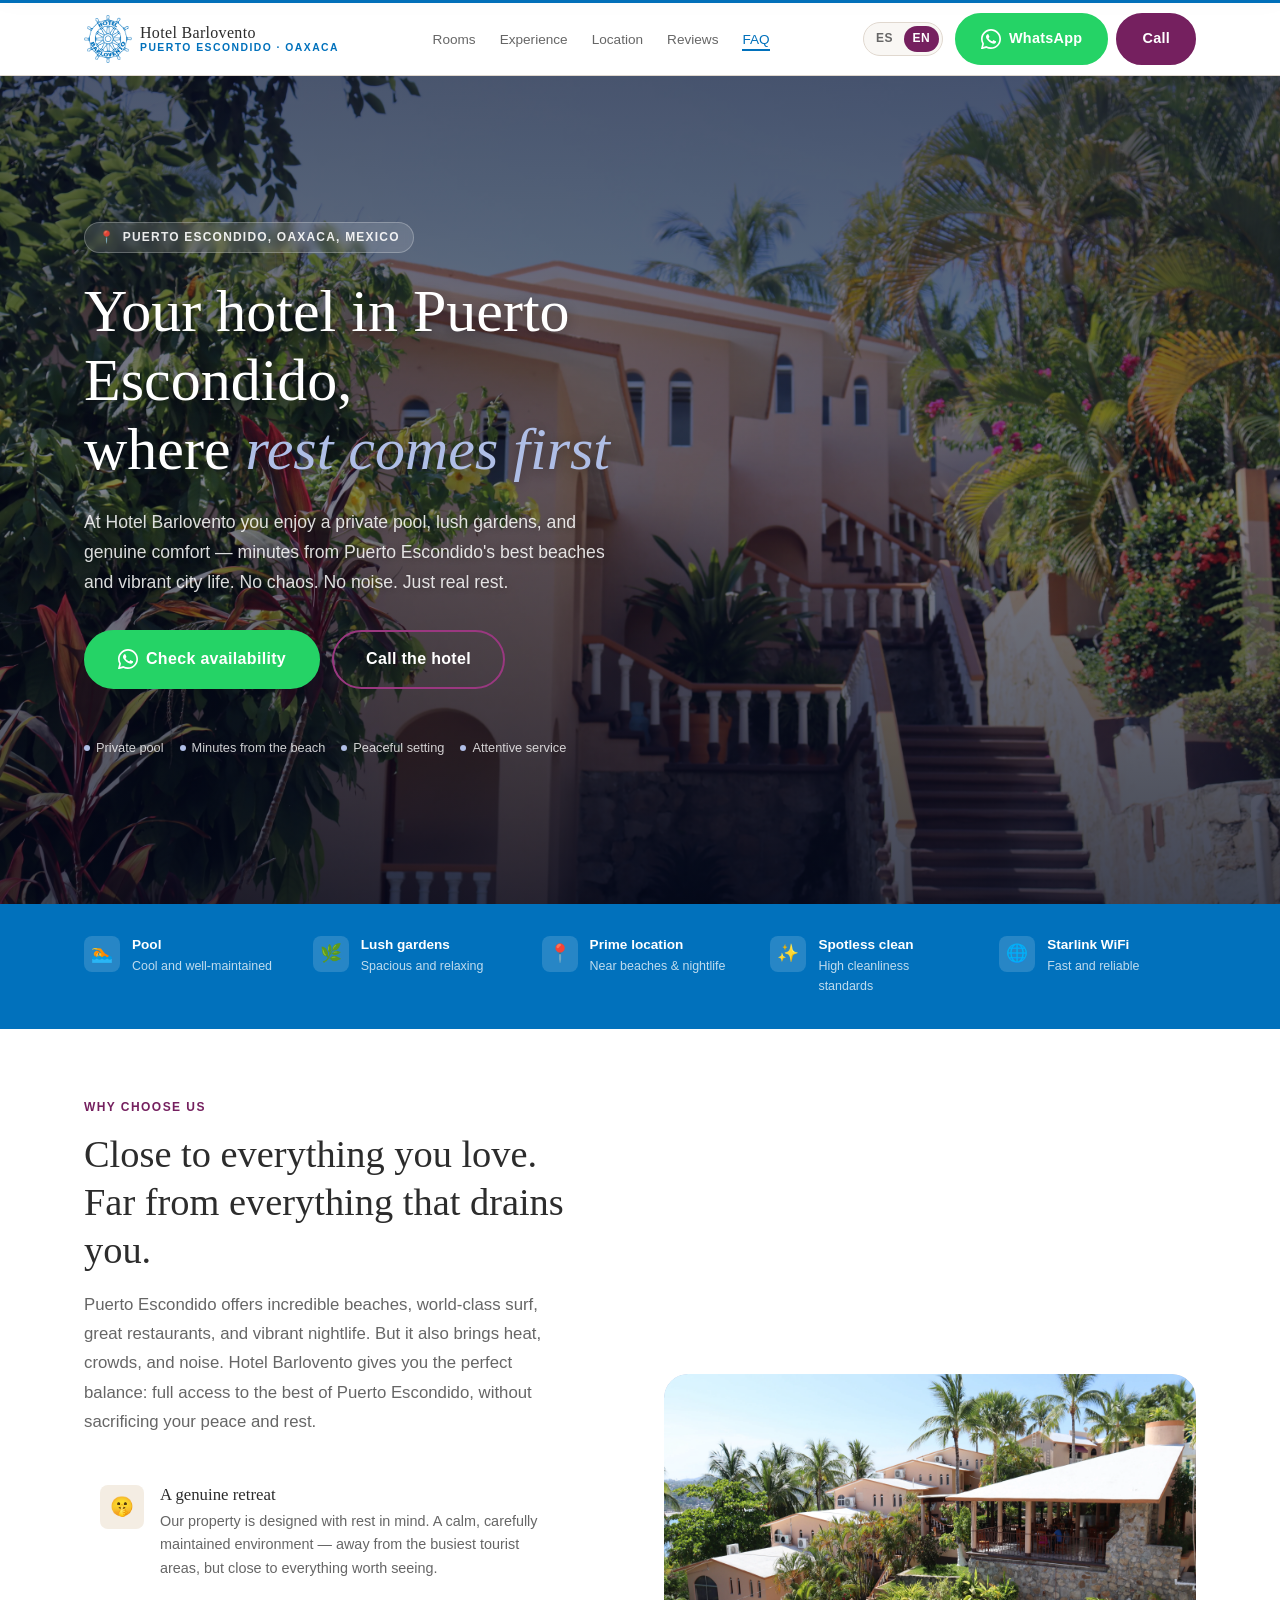
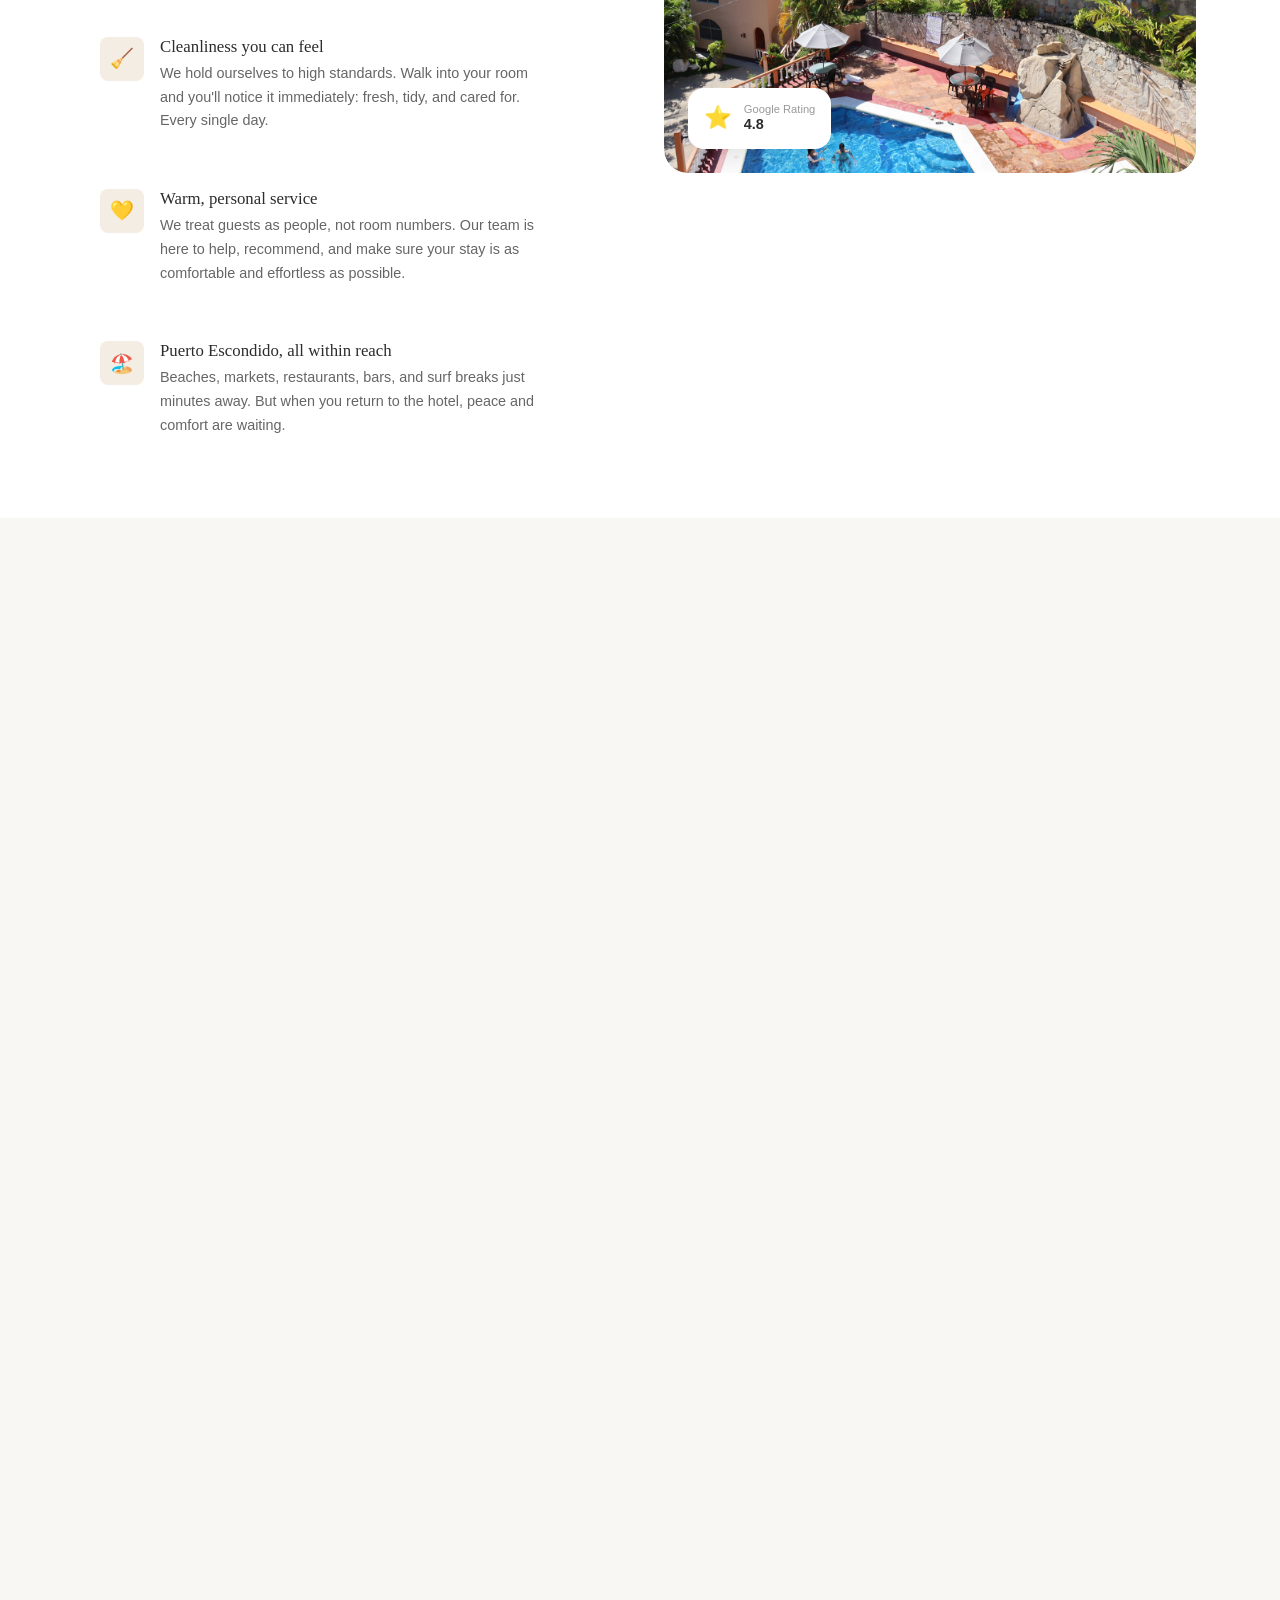
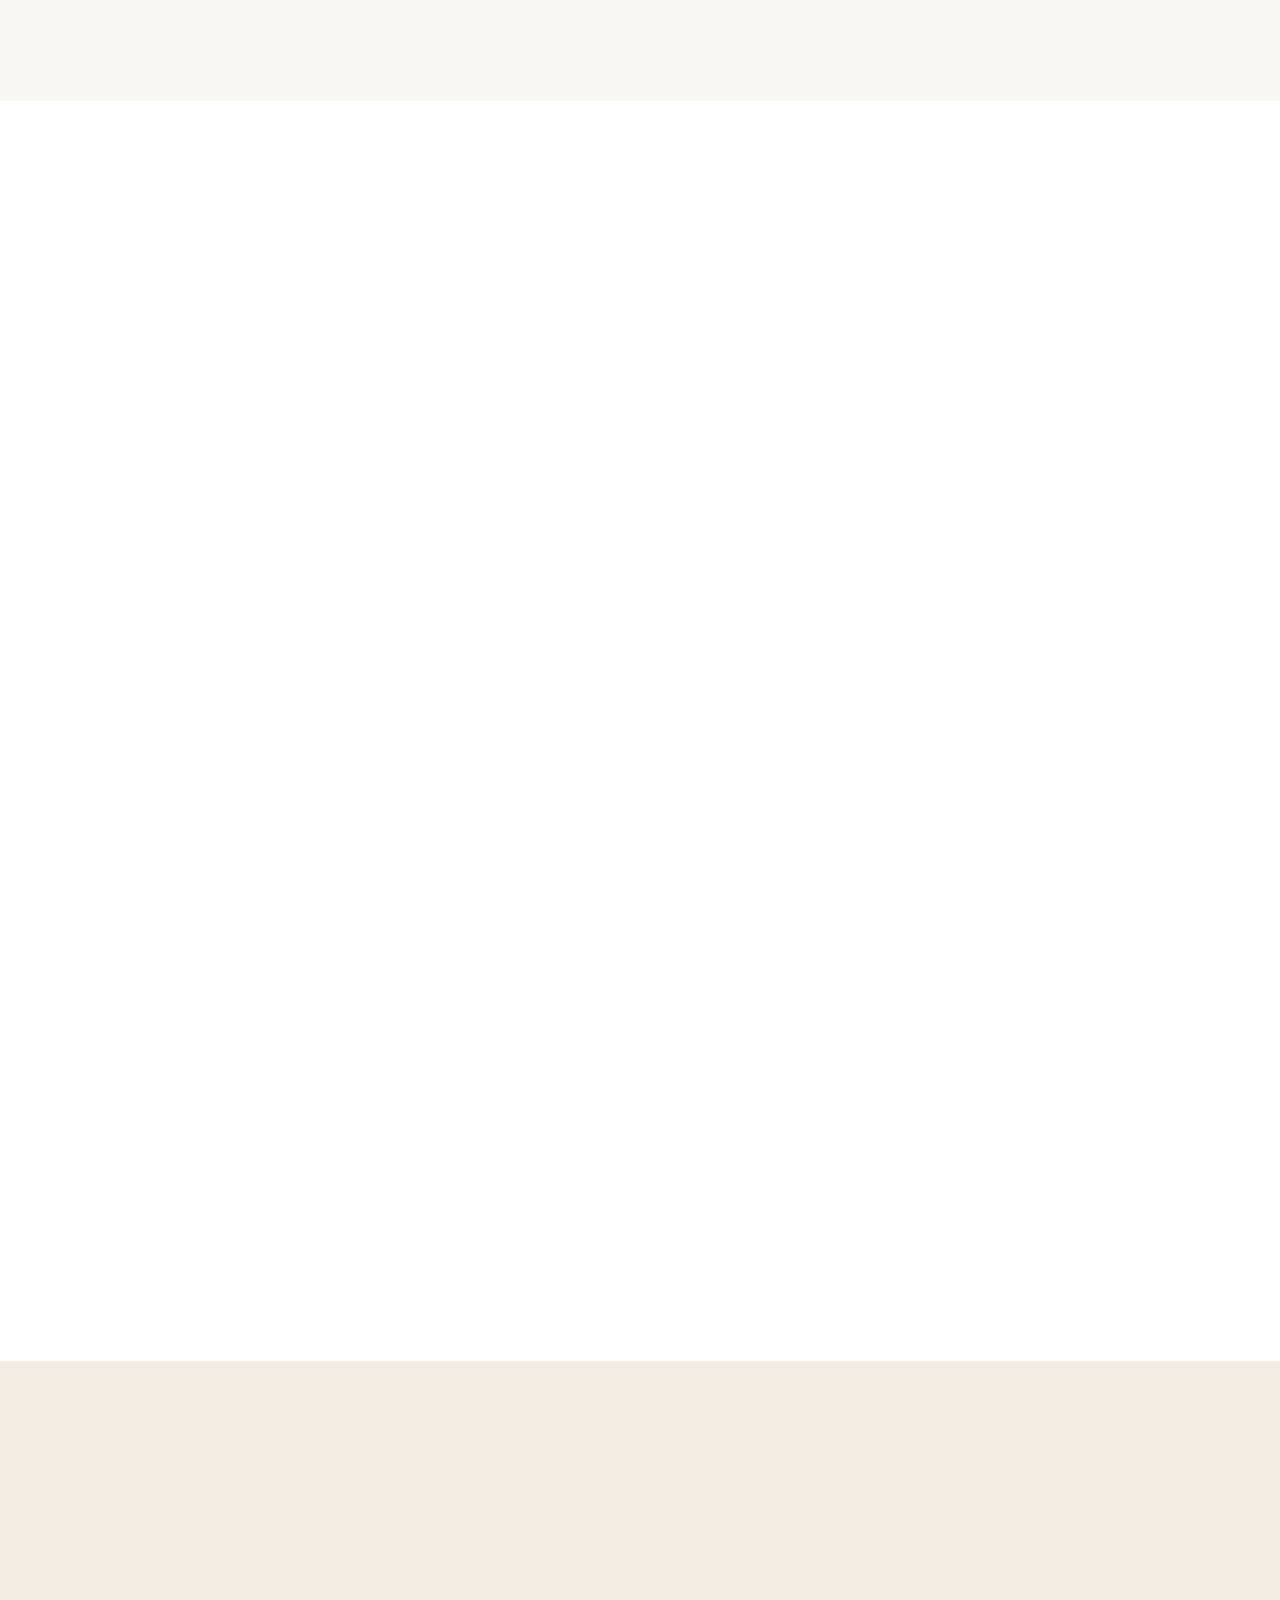
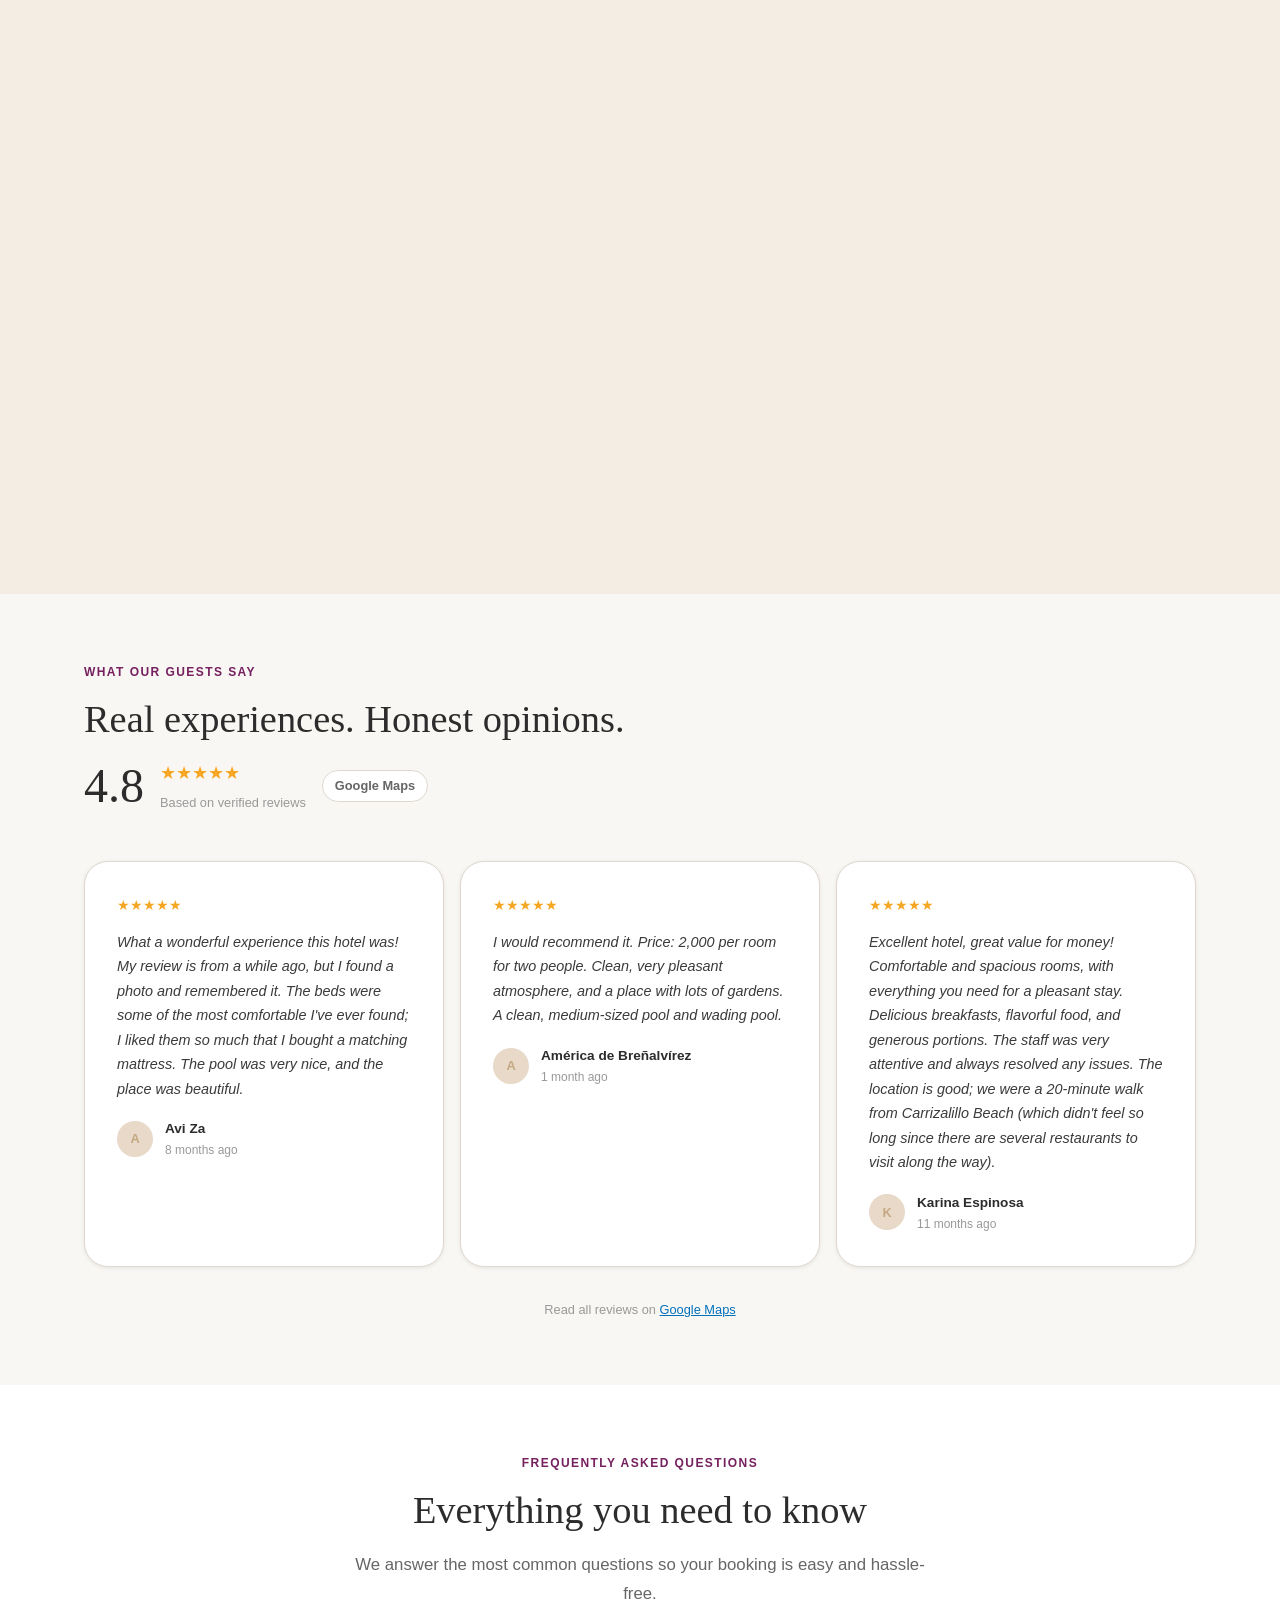
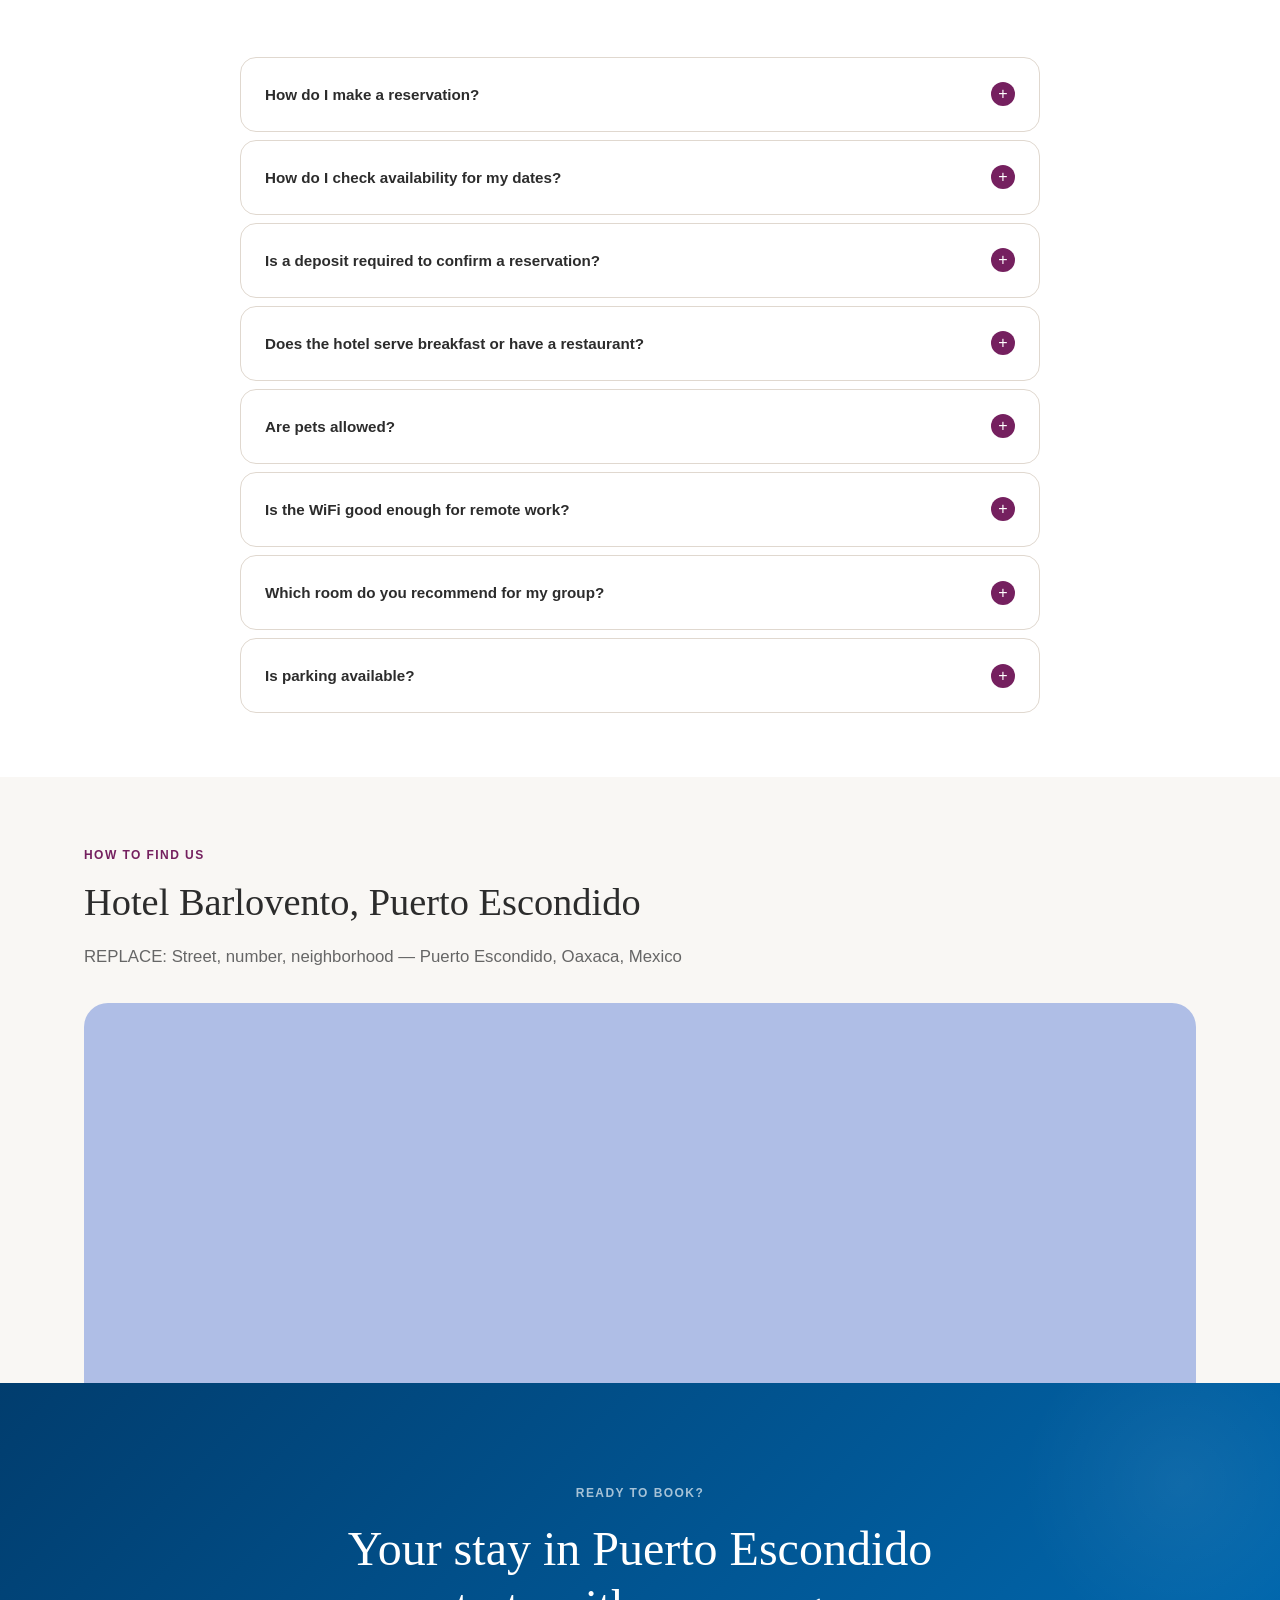
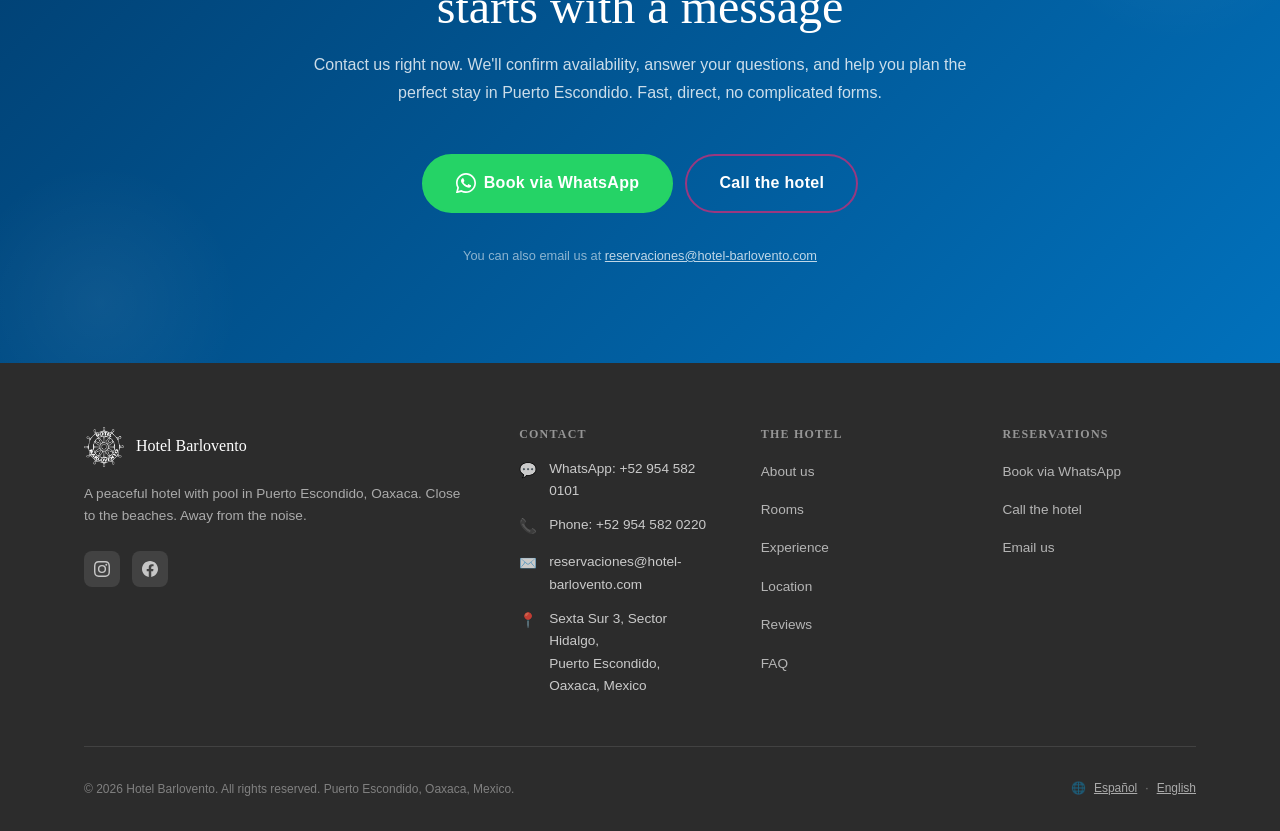
==== commit 0dbafa01: "Updated Schema json" ====
--- a/index-en.html
+++ b/index-en.html
@@ -65,7 +65,7 @@
     "name": "Hotel Barlovento",
     "description": "A peaceful hotel with pool and gardens in Puerto Escondido, Oaxaca. Ideal for couples, families, and travelers who want genuine rest close to the beach.",
     "url": "https://www.hotel-barlovento.com/index-en.html",
-    "telephone": "+529545820220",
+    "telephone": ["+529545820220", "+529545820101"],
     "address": {
       "@type": "PostalAddress",
       "streetAddress": "Sexta Sur 3, Sector Hidalgo",
@@ -85,6 +85,19 @@
       { "@type": "LocationFeatureSpecification", "name": "Starlink WiFi", "value": true }
     ],
     "priceRange": "$$",
+    "aggregateRating": {
+      "@type": "AggregateRating",
+      "ratingValue": "4.5",
+      "reviewCount": "834",
+      "bestRating": "5",
+      "worstRating": "1"
+    },
+    "openingHoursSpecification": {
+      "@type": "OpeningHoursSpecification",
+      "dayOfWeek": ["Monday","Tuesday","Wednesday","Thursday","Friday","Saturday","Sunday"],
+      "opens": "00:00",
+      "closes": "23:59"
+    },
     "image": "https://cdn.prod.website-files.com/681a2b2db5d5230b1bfd3bb2/6824e8f28557c09b451c763d_IMG_8824.webp",
     "sameAs": [
       "https://maps.app.goo.gl/QgcjeiB75r9VHrbLA",
@@ -93,10 +106,150 @@
     ]
   }
   </script>
+
+  <!-- FAQPage schema — improves visibility in search results with FAQ rich results -->
+  <script type="application/ld+json">
+  {
+    "@context": "https://schema.org",
+    "@type": "FAQPage",
+    "mainEntity": [
+      {
+        "@type": "Question",
+        "name": "How much does a night at Hotel Barlovento cost?",
+        "acceptedAnswer": {
+          "@type": "Answer",
+          "text": "Nightly rates are: 1 person $1,800 MXN, 2 people $2,000 MXN, 3 people $2,200 MXN, 4 people $2,400 MXN, 5 people $2,600 MXN, 6 people $2,800 MXN. All rooms include air conditioning."
+        }
+      },
+      {
+        "@type": "Question",
+        "name": "Is breakfast included?",
+        "acceptedAnswer": {
+          "@type": "Answer",
+          "text": "Breakfast is not included in the room rate. However, the hotel has its own on-site breakfast restaurant, considered one of the best in Puerto Escondido. Guests can eat without leaving the property."
+        }
+      },
+      {
+        "@type": "Question",
+        "name": "How far is the beach from Hotel Barlovento?",
+        "acceptedAnswer": {
+          "@type": "Answer",
+          "text": "The main beaches in Puerto Escondido — Zicatela, Carrizalillo, and Playa Principal — are 5 to 10 minutes away by car or taxi."
+        }
+      },
+      {
+        "@type": "Question",
+        "name": "Is the Wi-Fi fast enough to work remotely?",
+        "acceptedAnswer": {
+          "@type": "Answer",
+          "text": "Yes. Hotel Barlovento uses Starlink satellite internet, providing the fastest and most reliable connection available in Puerto Escondido. It is suitable for video calls, remote work, and streaming."
+        }
+      },
+      {
+        "@type": "Question",
+        "name": "Is Hotel Barlovento safe for solo female travelers?",
+        "acceptedAnswer": {
+          "@type": "Answer",
+          "text": "Yes. The hotel has controlled access and 24-hour staff. It is a popular choice among solo women travelers and LGBT+ guests looking for a calm, respectful environment."
+        }
+      },
+      {
+        "@type": "Question",
+        "name": "Is the hotel family-friendly?",
+        "acceptedAnswer": {
+          "@type": "Answer",
+          "text": "Yes. The hotel has a pool area ideal for families and rooms that accommodate up to 6 people."
+        }
+      },
+      {
+        "@type": "Question",
+        "name": "How do I make a reservation?",
+        "acceptedAnswer": {
+          "@type": "Answer",
+          "text": "You can book via WhatsApp or by calling +52 954 582 0220 or +52 954 582 0101. The hotel has 24-hour, 7-day-a-week reception."
+        }
+      },
+      {
+        "@type": "Question",
+        "name": "Is there parking at Hotel Barlovento?",
+        "acceptedAnswer": {
+          "@type": "Answer",
+          "text": "Yes, the hotel has parking available. Contact +52 954 582 0220 directly to confirm availability for your stay dates."
+        }
+      }
+    ]
+  }
+  </script>
+
+  <!-- Service schema — one entry per room type -->
+  <script type="application/ld+json">
+  [
+    {
+      "@context": "https://schema.org",
+      "@type": "Service",
+      "serviceType": "Lodging",
+      "name": "Room with A/C for 1 person",
+      "description": "Air-conditioned room for 1 person at Hotel Barlovento, Puerto Escondido.",
+      "provider": { "@type": "Hotel", "name": "Hotel Barlovento" },
+      "areaServed": { "@type": "City", "name": "Puerto Escondido" },
+      "offers": { "@type": "Offer", "price": "1800", "priceCurrency": "MXN", "priceSpecification": { "@type": "UnitPriceSpecification", "price": "1800", "priceCurrency": "MXN", "unitText": "night" } }
+    },
+    {
+      "@context": "https://schema.org",
+      "@type": "Service",
+      "serviceType": "Lodging",
+      "name": "Room with A/C for 2 people",
+      "description": "Air-conditioned room for 2 people at Hotel Barlovento, Puerto Escondido.",
+      "provider": { "@type": "Hotel", "name": "Hotel Barlovento" },
+      "areaServed": { "@type": "City", "name": "Puerto Escondido" },
+      "offers": { "@type": "Offer", "price": "2000", "priceCurrency": "MXN", "priceSpecification": { "@type": "UnitPriceSpecification", "price": "2000", "priceCurrency": "MXN", "unitText": "night" } }
+    },
+    {
+      "@context": "https://schema.org",
+      "@type": "Service",
+      "serviceType": "Lodging",
+      "name": "Room with A/C for 3 people",
+      "description": "Air-conditioned room for 3 people at Hotel Barlovento, Puerto Escondido.",
+      "provider": { "@type": "Hotel", "name": "Hotel Barlovento" },
+      "areaServed": { "@type": "City", "name": "Puerto Escondido" },
+      "offers": { "@type": "Offer", "price": "2200", "priceCurrency": "MXN", "priceSpecification": { "@type": "UnitPriceSpecification", "price": "2200", "priceCurrency": "MXN", "unitText": "night" } }
+    },
+    {
+      "@context": "https://schema.org",
+      "@type": "Service",
+      "serviceType": "Lodging",
+      "name": "Room with A/C for 4 people",
+      "description": "Air-conditioned room for 4 people at Hotel Barlovento, Puerto Escondido.",
+      "provider": { "@type": "Hotel", "name": "Hotel Barlovento" },
+      "areaServed": { "@type": "City", "name": "Puerto Escondido" },
+      "offers": { "@type": "Offer", "price": "2400", "priceCurrency": "MXN", "priceSpecification": { "@type": "UnitPriceSpecification", "price": "2400", "priceCurrency": "MXN", "unitText": "night" } }
+    },
+    {
+      "@context": "https://schema.org",
+      "@type": "Service",
+      "serviceType": "Lodging",
+      "name": "Room with A/C for 5 people",
+      "description": "Air-conditioned room for 5 people at Hotel Barlovento, Puerto Escondido.",
+      "provider": { "@type": "Hotel", "name": "Hotel Barlovento" },
+      "areaServed": { "@type": "City", "name": "Puerto Escondido" },
+      "offers": { "@type": "Offer", "price": "2600", "priceCurrency": "MXN", "priceSpecification": { "@type": "UnitPriceSpecification", "price": "2600", "priceCurrency": "MXN", "unitText": "night" } }
+    },
+    {
+      "@context": "https://schema.org",
+      "@type": "Service",
+      "serviceType": "Lodging",
+      "name": "Room with A/C for 6 people",
+      "description": "Air-conditioned room for 6 people at Hotel Barlovento, Puerto Escondido.",
+      "provider": { "@type": "Hotel", "name": "Hotel Barlovento" },
+      "areaServed": { "@type": "City", "name": "Puerto Escondido" },
+      "offers": { "@type": "Offer", "price": "2800", "priceCurrency": "MXN", "priceSpecification": { "@type": "UnitPriceSpecification", "price": "2800", "priceCurrency": "MXN", "unitText": "night" } }
+    }
+  ]
+  </script>
 </head>
 
 <body>
-  
+
   <!-- Google Tag Manager (noscript) -->
 <noscript><iframe src="https://www.googletagmanager.com/ns.html?id=GTM-KXWDWJQF"
 height="0" width="0" style="display:none;visibility:hidden"></iframe></noscript>
